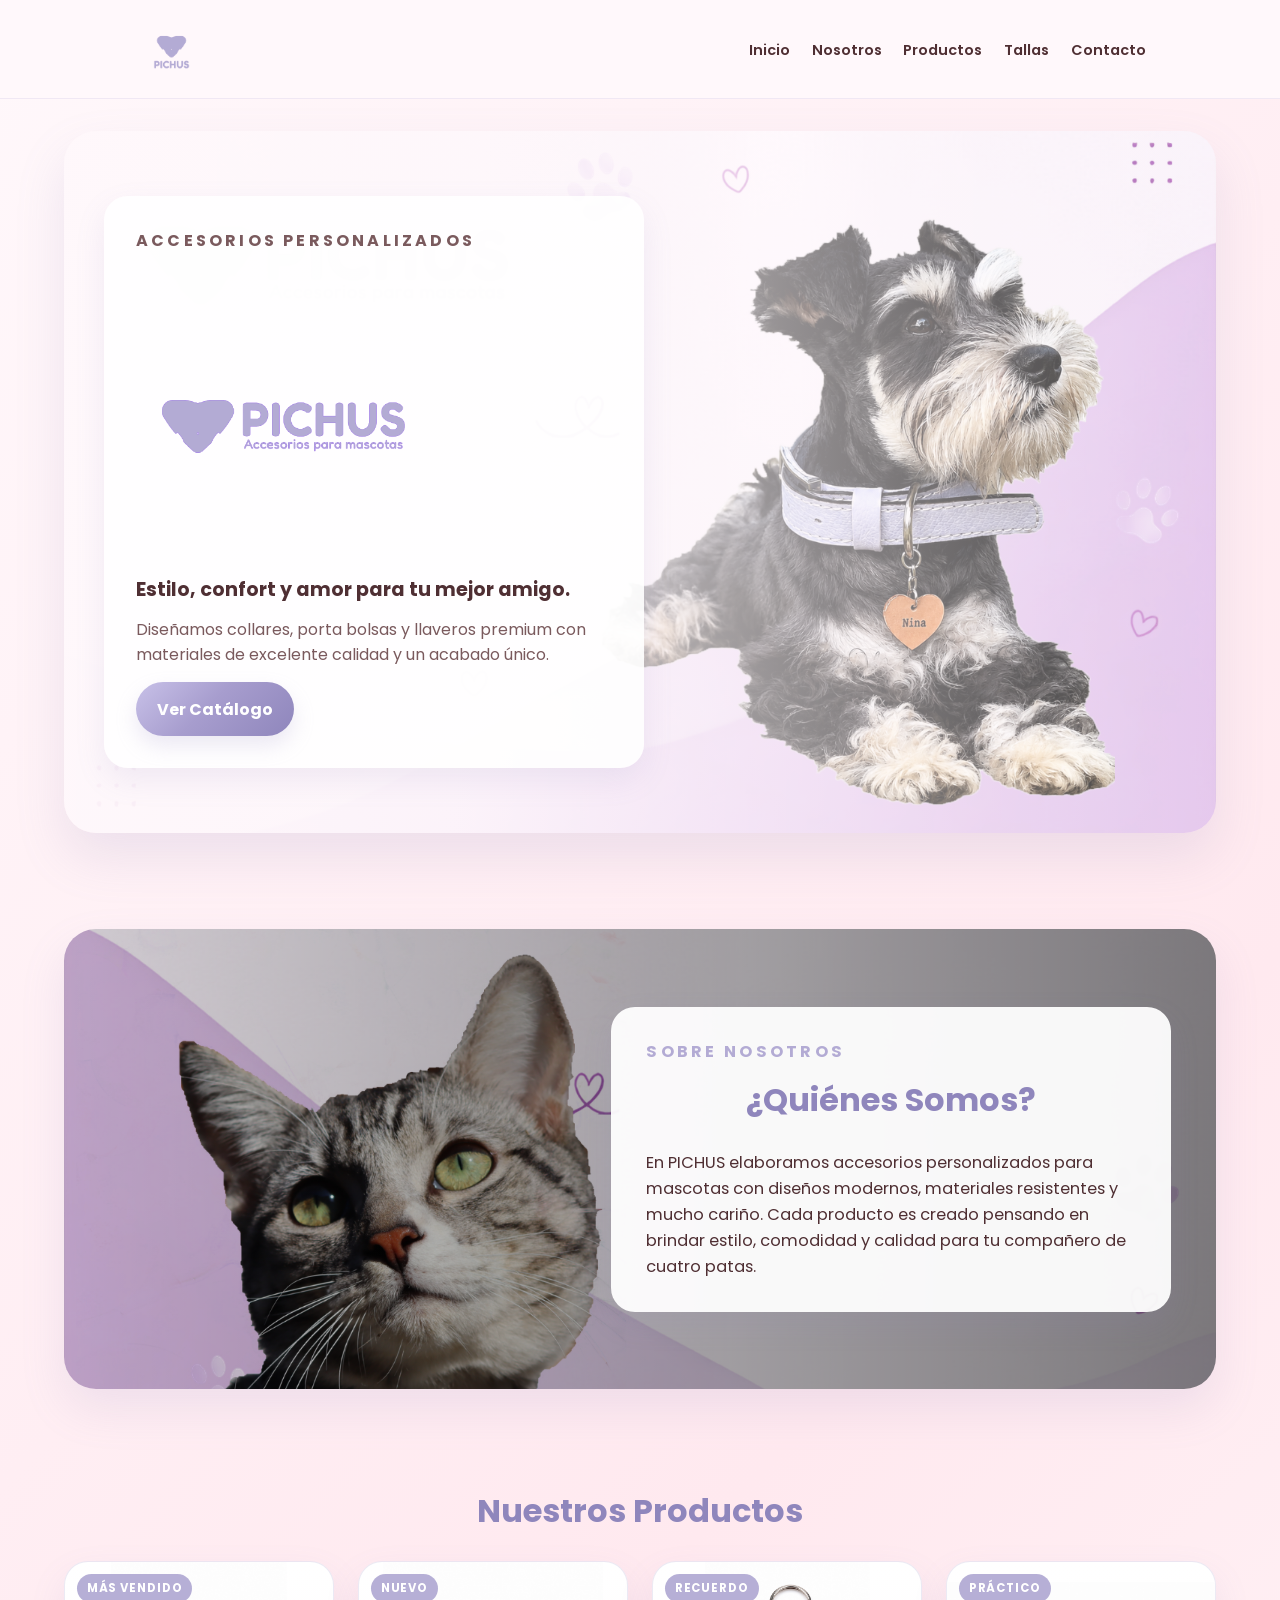
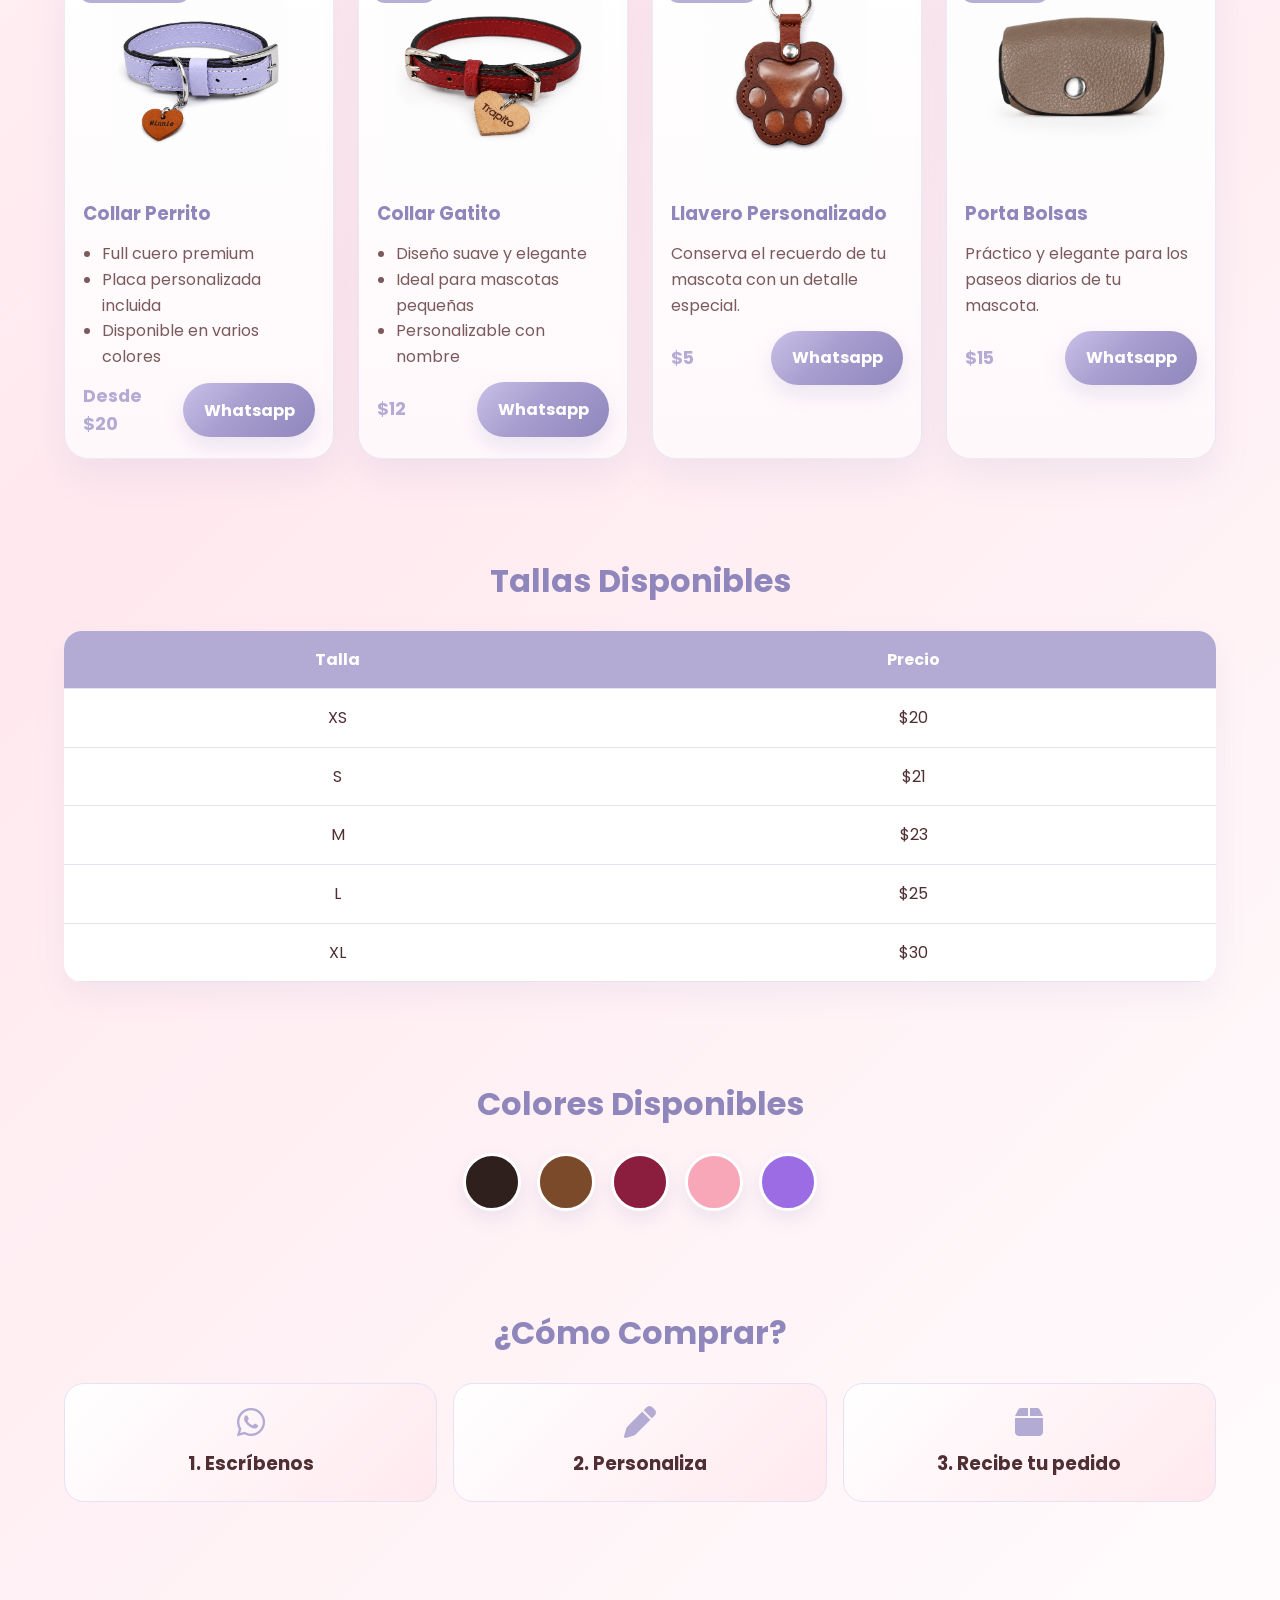
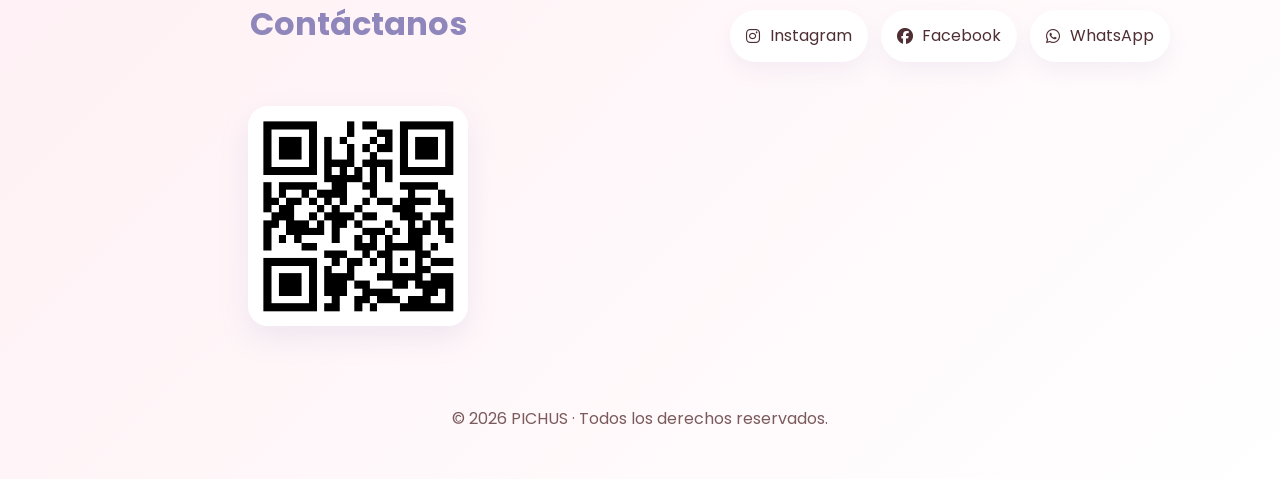
==== index.html @ 6190d364 "Add !important flags to enforce CSS styles Add !important flags to critical CSS properties to preven" ====
<!doctype html>
<html lang="es">
  <head>
    <meta charset="UTF-8" />
    <meta name="viewport" content="width=device-width, initial-scale=1.0" />
    <meta name="color-scheme" content="light" />
    <title>PICHUS | Accesorios para Mascotas</title>

    <link rel="preconnect" href="https://fonts.googleapis.com" />
    <link rel="preconnect" href="https://fonts.gstatic.com" crossorigin />
    <link
      href="https://fonts.googleapis.com/css2?family=Poppins:wght@300;400;500;600;700&display=swap"
      rel="stylesheet"
    />
    <link
      rel="stylesheet"
      href="https://cdnjs.cloudflare.com/ajax/libs/font-awesome/6.5.0/css/all.min.css"
    />
    <link rel="stylesheet" href="css/style.css" />
  </head>

  <body>
    <!--================ HEADER =================-->

    <header>
      <nav class="navbar">
        <div class="logo">
          <img src="img/Logo_2.png" alt="PICHUS" />
        </div>

        <ul class="menu">
          <li><a href="#inicio">Inicio</a></li>
          <li><a href="#nosotros">Nosotros</a></li>
          <li><a href="#productos">Productos</a></li>
          <li><a href="#tallas">Tallas</a></li>
          <li><a href="#contacto">Contacto</a></li>
        </ul>
      </nav>
    </header>

    <!--================ PORTADA =================-->

    <section class="hero" id="inicio">
      <div class="hero-overlay">
        <div class="hero-text">
          <p class="eyebrow">Accesorios personalizados</p>
          <img src="img/Logo_3.png" alt="PICHUS" />
          <h2>Estilo, confort y amor para tu mejor amigo.</h2>
          <p>
            Diseñamos collares, porta bolsas y llaveros premium con materiales
            de excelente calidad y un acabado único.
          </p>
          <a href="#productos" class="btn">Ver Catálogo</a>
        </div>
      </div>
    </section>

    <!--================ NOSOTROS =================-->

    <section class="about" id="nosotros">
      <div class="about-banner">
        <div class="about-content">
          <p class="eyebrow">Sobre nosotros</p>
          <h2>¿Quiénes Somos?</h2>
          <p>
            En PICHUS elaboramos accesorios personalizados para mascotas con diseños
            modernos, materiales resistentes y mucho cariño. Cada producto es creado
            pensando en brindar estilo, comodidad y calidad para tu compañero de
            cuatro patas.
          </p>
        </div>
      </div>
    </section>

    <!--================ PRODUCTOS =================-->

    <section class="productos" id="productos">
      <h2>Nuestros Productos</h2>

      <div class="cards">
        <div class="card">
          <div class="card-image">
            <img src="img/collar.png" alt="Collar de Perro" />
            <span class="card-badge">Más vendido</span>
          </div>

          <div class="card-content">
            <h3>Collar Perrito</h3>
            <ul>
              <li>Full cuero premium</li>
              <li>Placa personalizada incluida</li>
              <li>Disponible en varios colores</li>
            </ul>

            <div class="card-footer">
              <h4>Desde $20</h4>
              <a href="https://wa.link/1ua3j6" class="btn-card">Whatsapp</a>
            </div>
          </div>
        </div>

        <div class="card">
          <div class="card-image">
            <img src="img/collar de gato.png" alt="Collar de gatito" />
            <span class="card-badge">Nuevo</span>
          </div>

          <div class="card-content">
            <h3>Collar Gatito</h3>
            <ul>
              <li>Diseño suave y elegante</li>
              <li>Ideal para mascotas pequeñas</li>
              <li>Personalizable con nombre</li>
            </ul>

            <div class="card-footer">
              <h4>$12</h4>
              <a href="https://wa.link/4kk2pr" class="btn-card">Whatsapp</a>
            </div>
          </div>
        </div>

        <div class="card">
          <div class="card-image">
            <img src="img/llavero.png" alt="Llavero" />
            <span class="card-badge">Recuerdo</span>
          </div>

          <div class="card-content">
            <h3>Llavero Personalizado</h3>
            <p>Conserva el recuerdo de tu mascota con un detalle especial.</p>

            <div class="card-footer">
              <h4>$5</h4>
              <a href="https://wa.link/yace8h" class="btn-card">Whatsapp</a>
            </div>
          </div>
        </div>

        <div class="card">
          <div class="card-image">
            <img src="img/pooppy bags.png" alt="Porta Bolsas" />
            <span class="card-badge">Práctico</span>
          </div>

          <div class="card-content">
            <h3>Porta Bolsas</h3>
            <p>Práctico y elegante para los paseos diarios de tu mascota.</p>

            <div class="card-footer">
              <h4>$15</h4>
              <a href="https://wa.link/ili2xb" class="btn-card">Whatsapp</a>
            </div>
          </div>
        </div>
      </div>
    </section>

    <!--================ TABLA =================-->

    <section class="tabla" id="tallas">
      <h2>Tallas Disponibles</h2>

      <table>
        <thead>
          <tr>
            <th>Talla</th>

            <th>Precio</th>
          </tr>
        </thead>

        <tbody>
          <tr>
            <td>XS</td>

            <td>$20</td>
          </tr>

          <tr>
            <td>S</td>

            <td>$21</td>
          </tr>

          <tr>
            <td>M</td>

            <td>$23</td>
          </tr>

          <tr>
            <td>L</td>

            <td>$25</td>
          </tr>

          <tr>
            <td>XL</td>

            <td>$30</td>
          </tr>
        </tbody>
      </table>
    </section>

    <!--================ COLORES =================-->

    <section class="colores">
      <h2>Colores Disponibles</h2>

      <div class="lista-colores">
        <div class="color negro"></div>

        <div class="color cafe"></div>

        <div class="color vino"></div>

        <div class="color rosa"></div>

        <div class="color lila"></div>
      </div>
    </section>

    <!--================ COMO COMPRAR =================-->

    <section class="comprar">
      <h2>¿Cómo Comprar?</h2>

      <div class="pasos">
        <div class="paso">
          <i class="fa-brands fa-whatsapp"></i>

          <h3>1. Escríbenos</h3>
        </div>

        <div class="paso">
          <i class="fa-solid fa-pen"></i>

          <h3>2. Personaliza</h3>
        </div>

        <div class="paso">
          <i class="fa-solid fa-box"></i>

          <h3>3. Recibe tu pedido</h3>
        </div>
      </div>
    </section>

    <!--================ CONTACTO =================-->

    <section class="contacto" id="contacto">
      <h2>Contáctanos</h2>

      <div class="redes">
        <a href="https://www.instagram.com/pichus.sv_/">
          <i class="fa-brands fa-instagram"></i>
          Instagram
        </a>

        <a href="https://www.facebook.com/profile.php?id=61591234725969">
          <i class="fa-brands fa-facebook"></i>
          Facebook
        </a>

       <a href="https://wa.link/66fiyu">
          <i class="fa-brands fa-whatsapp"></i>
          WhatsApp
        </a>
      </div>

      <div class="qr">
        <img src="img/qr_whatsapp.png" alt="QR" />
      </div>
    </section>

    <!--================ FOOTER =================-->

    <footer>
      <p>© 2026 PICHUS · Todos los derechos reservados.</p>
    </footer>
  </body>
</html>
---- css/style.css ----
:root {
  color-scheme: light;
  --pink: #B3ABD4;
  --pink-dark: #8f86bc;
  --cream: #fff8fb;
  --text: #4f2f33;
  --muted: #7a5a5d;
  --border: #e6e2f4;
  --accent: #B3ABD4;
  --accent-dark: #8f86bc;
}

* {
  box-sizing: border-box;
  margin: 0;
  padding: 0;
  forced-color-adjust: none;
  -webkit-print-color-adjust: exact;
  print-color-adjust: exact;
}

html {
  scroll-behavior: smooth;
}

body {
  font-family: 'Poppins', sans-serif;
  background: linear-gradient(135deg, #fff8fb 0%, #ffe9ef 45%, #fff 100%) !important;
  color: var(--text) !important;
  line-height: 1.6;
  forced-color-adjust: none !important;
  -webkit-print-color-adjust: exact !important;
  print-color-adjust: exact !important;
  -webkit-appearance: none !important;
}

img {
  width: 100%;
  display: block;
}

a {
  text-decoration: none;
  color: inherit;
}

header {
  position: sticky;
  top: 0;
  z-index: 100;
  background: rgba(255, 248, 251, 0.95) !important;
  backdrop-filter: blur(10px);
  border-bottom: 1px solid rgba(179, 171, 212, 0.2) !important;
  forced-color-adjust: none !important;
  -webkit-print-color-adjust: exact !important;
  print-color-adjust: exact !important;
}

.navbar {
  max-width: 1040px;
  margin: 0 auto;
  padding: 0.2rem 0.35rem;
  display: flex;
  justify-content: space-between;
  align-items: center;
  gap: 0.4rem;
}

.logo img {
  height: 92px;
  width: auto;
}

.menu {
  display: flex;
  gap: 0.25rem;
  flex-wrap: wrap;
  list-style: none;
  margin-left: auto;
}

.menu a {
  font-weight: 600;
  padding: 0.3rem 0.55rem;
  border-radius: 999px;
  transition: all 0.3s ease;
  font-size: 0.9rem;
}

.menu a:hover {
  background: var(--pink);
  color: white;
}

.hero,
.about,
.productos,
.tabla,
.colores,
.comprar,
.contacto {
  max-width: 1200px;
  margin: 0 auto;
  padding: 3rem 1.5rem;
}

.hero {
  padding-top: 2rem;
}

.hero-overlay {
  min-height: 78vh;
  border-radius: 32px;
  padding: 2.5rem;
  display: flex;
  align-items: center;
  background:
    linear-gradient(90deg, rgba(255, 248, 251, 0.96) 0%, rgba(255, 248, 251, 0.88) 34%, rgba(255, 248, 251, 0.2) 100%),
    url('../img/fondo pichus.png') center/cover no-repeat !important;
  box-shadow: 0 24px 50px rgba(143, 134, 188, 0.16) !important;
  forced-color-adjust: none !important;
  -webkit-print-color-adjust: exact !important;
  print-color-adjust: exact !important;
}

.hero-text {
  max-width: 540px;
  background: rgba(255, 255, 255, 0.9);
  padding: 2rem;
  border-radius: 24px;
  box-shadow: 0 12px 30px rgba(143, 134, 188, 0.12);
  forced-color-adjust: none;
  -webkit-print-color-adjust: exact;
  print-color-adjust: exact;
}

.eyebrow {
  display: inline-block;
  font-size: 0.8rem;
  font-weight: 700;
  text-transform: uppercase;
  letter-spacing: 0.2em;
  color: var(--pink);
  margin-bottom: 0.6rem;
  forced-color-adjust: none;
  -webkit-print-color-adjust: exact;
  print-color-adjust: exact;
}

.hero-text h1 {
  font-size: clamp(2.8rem, 5vw, 4.4rem);
  color: var(--pink-dark);
  letter-spacing: 0.2em;
  margin-bottom: 0.3rem;
}

.hero-text h2 {
  font-size: 1.2rem;
  margin-bottom: 0.7rem;
  color: var(--text);
}

.hero-text p {
  font-size: 1rem;
  color: var(--muted);
  margin-bottom: 0.9rem;
}

.hero-text img {
  width: auto;
  max-width: 100%;
  max-height: 300px;
  height: auto;
  margin-bottom: 0.4rem;
  object-fit: contain;
}

.btn,
.btn-card {
  display: inline-block;
  background: linear-gradient(135deg, #c8c1e8 0%, #a79dce 45%, #8f86bc 100%);
  color: white;
  padding: 0.9rem 1.3rem;
  border-radius: 999px;
  font-weight: 700;
  box-shadow: 0 10px 20px rgba(179, 171, 212, 0.25);
  transition: transform 0.3s ease, box-shadow 0.3s ease;
  forced-color-adjust: none;
  -webkit-print-color-adjust: exact;
  print-color-adjust: exact;
}

.btn:hover,
.btn-card:hover {
  transform: translateY(-3px);
  box-shadow: 0 14px 24px rgba(179, 171, 212, 0.32);
}

.about-banner {
  min-height: 460px;
  padding: 2.8rem;
  border-radius: 32px;
  display: flex;
  align-items: center;
  justify-content: flex-end;
  background:
    linear-gradient(90deg, rgba(0, 0, 0, 0.16) 0%, rgba(0, 0, 0, 0.5) 100%),
    url('../img/fondo mino.png') center/cover no-repeat;
  background-size: cover;
  box-shadow: 0 20px 45px rgba(143, 134, 188, 0.14);
}

.about-content {
  max-width: 560px;
  background: rgba(255, 255, 255, 0.94);
  padding: 2rem 2.2rem;
  border-radius: 24px;
  box-shadow: 0 12px 30px rgba(143, 134, 188, 0.12);
  forced-color-adjust: none;
  -webkit-print-color-adjust: exact;
  print-color-adjust: exact;
}

.about .eyebrow {
  color: var(--accent);
}

.about h2 {
  font-size: 2.3rem;
  color: var(--accent-dark);
  margin-bottom: 1rem;
  text-align: left;
}

.about-content p {
  color: var(--text);
  font-size: 1.02rem;
}

.about h2,
.productos h2,
.tabla h2,
.colores h2,
.comprar h2,
.contacto h2 {
  font-size: 2rem;
  margin-bottom: 1.5rem;
  color: var(--pink-dark);
  text-align: center;
}

.cards {
  display: grid;
  grid-template-columns: repeat(auto-fit, minmax(240px, 1fr));
  gap: 1.5rem;
}

.card {
  background: linear-gradient(180deg, #fff 0%, #fff8fb 100%);
  border-radius: 24px;
  overflow: hidden;
  border: 1px solid rgba(179, 171, 212, 0.25);
  box-shadow: 0 16px 36px rgba(143, 134, 188, 0.12);
  transition: transform 0.3s ease, box-shadow 0.3s ease;
  forced-color-adjust: none;
  -webkit-print-color-adjust: exact;
  print-color-adjust: exact;
}

.card:hover {
  transform: translateY(-8px) scale(1.01);
  box-shadow: 0 22px 44px rgba(143, 134, 188, 0.2);
}

.card:hover .card-image img {
  transform: scale(1.07);
}

.card-image {
  overflow: hidden;
}

.card-image {
  position: relative;
}

.card img {
  height: 220px;
  width: 100%;
  object-fit: contain;
  padding: 0;
  background: transparent;
}

.card-badge {
  position: absolute;
  top: 12px;
  left: 12px;
  padding: 0.35rem 0.6rem;
  border-radius: 999px;
  background: rgba(179, 171, 212, 0.95) !important;
  color: white !important;
  font-size: 0.72rem;
  font-weight: 700;
  text-transform: uppercase;
  letter-spacing: 0.08em;
  forced-color-adjust: none;
  -webkit-print-color-adjust: exact;
  print-color-adjust: exact;
}

.card-content {
  padding: 1.1rem 1.1rem 1.25rem;
  display: flex;
  flex-direction: column;
  gap: 0.8rem;
  flex: 1;
}

.card h3 {
  color: var(--pink-dark);
  font-size: 1.15rem;
}

.card ul {
  padding-left: 1.2rem;
  color: var(--muted);
}

.card p {
  color: var(--muted);
}

.card-footer {
  display: flex;
  justify-content: space-between;
  align-items: center;
  gap: 0.8rem;
  margin-top: auto;
}

.card h4 {
  color: var(--pink);
  font-size: 1.1rem;
}

table {
  width: 100%;
  border-collapse: collapse;
  background: white;
  border-radius: 18px;
  overflow: hidden;
  box-shadow: 0 12px 30px rgba(143, 134, 188, 0.1);
  forced-color-adjust: none;
  -webkit-print-color-adjust: exact;
  print-color-adjust: exact;
}

th,
td {
  padding: 1rem;
  text-align: center;
  border-bottom: 1px solid var(--border);
  forced-color-adjust: none;
  -webkit-print-color-adjust: exact;
  print-color-adjust: exact;
}

th {
  background: var(--pink);
  color: white;
}

.lista-colores {
  display: flex;
  justify-content: center;
  gap: 1rem;
  flex-wrap: wrap;
}

.color {
  width: 58px;
  height: 58px;
  border-radius: 50%;
  border: 3px solid white;
  box-shadow: 0 8px 18px rgba(143, 134, 188, 0.15);
}

.color.negro {
  background: #2f1f1d;
}

.color.cafe {
  background: #7b4a2a;
}

.color.vino {
  background: #8b1e3f;
}

.color.rosa {
  background: #f7a7b8;
}

.color.lila {
  background: #9b6ce3;
}

.pasos {
  display: grid;
  grid-template-columns: repeat(3, minmax(200px, 1fr));
  gap: 1rem;
}

.paso {
  background: linear-gradient(135deg, #fff, #ffe9ef);
  border: 1px solid var(--border);
  border-radius: 20px;
  padding: 1.4rem;
  text-align: center;
}

.paso i {
  font-size: 2rem;
  color: var(--pink);
  margin-bottom: 0.7rem;
}

.contacto {
  display: grid;
  grid-template-columns: 1.05fr 0.95fr;
  gap: 2rem;
  align-items: center;
}

.redes {
  display: flex;
  flex-wrap: wrap;
  justify-content: center;
  gap: 0.8rem;
}

.redes a {
  display: inline-flex;
  align-items: center;
  gap: 0.6rem;
  background: white;
  padding: 0.85rem 1rem;
  border-radius: 999px;
  box-shadow: 0 10px 20px rgba(143, 134, 188, 0.09);
  white-space: nowrap;
}

.qr img {
  max-width: 220px;
  margin: 0 auto;
  border-radius: 20px;
  box-shadow: 0 12px 30px rgba(143, 134, 188, 0.14);
}

footer {
  text-align: center;
  padding: 2rem 1.5rem 3rem;
  color: var(--muted);
}

@media (max-width: 900px) {
  .contacto {
    grid-template-columns: 1fr;
  }

  .pasos {
    grid-template-columns: 1fr;
  }
}

@media (max-width: 700px) {
  .navbar {
    flex-direction: column;
    gap: 1rem;
  }

  .menu {
    justify-content: center;
  }

  .hero-overlay {
    min-height: 70vh;
    padding: 1rem;
    align-items: flex-end;
    background:
      linear-gradient(180deg, rgba(255, 248, 251, 0.82) 0%, rgba(255, 248, 251, 0.95) 100%),
      url('../img/fondo pichus.png') center/cover no-repeat;
  }

  .hero-text {
    width: 100%;
    padding: 1.1rem;
    text-align: center;
  }

  .hero-text img {
    max-height: 220px;
    margin: 0 auto 0.5rem;
  }

  .about-content {
    padding: 1.2rem;
    width: 100%;
  }

  .about-banner {
    justify-content: center;
    padding: 1rem;
    min-height: 360px;
    background:
      linear-gradient(180deg, rgba(0, 0, 0, 0.2) 0%, rgba(0, 0, 0, 0.58) 100%),
      url('../img/fondo mino.png') center/cover no-repeat;
  }

  .card-footer {
    flex-direction: column;
    align-items: flex-start;
    gap: 0.6rem;
  }
}

/* Fuerza colores en modo claro incluso si el navegador o dispositivo intenta forzar oscuro */
@media (prefers-color-scheme: dark) {
  :root {
    color-scheme: light;
  }
  
  body {
    background: linear-gradient(135deg, #fff8fb 0%, #ffe9ef 45%, #fff 100%);
    color: var(--text);
  }
  
  header {
    background: rgba(255, 248, 251, 0.95);
    border-bottom-color: rgba(179, 171, 212, 0.2);
  }
  
  .hero-overlay {
    background:
      linear-gradient(90deg, rgba(255, 248, 251, 0.96) 0%, rgba(255, 248, 251, 0.88) 34%, rgba(255, 248, 251, 0.2) 100%),
      url('../img/fondo pichus.png') center/cover no-repeat;
  }
  
  .hero-text {
    background: rgba(255, 255, 255, 0.9);
    color: var(--text);
  }
  
  .card {
    background: linear-gradient(180deg, #fff 0%, #fff8fb 100%);
    border-color: rgba(179, 171, 212, 0.25);
    color: var(--text);
  }
}
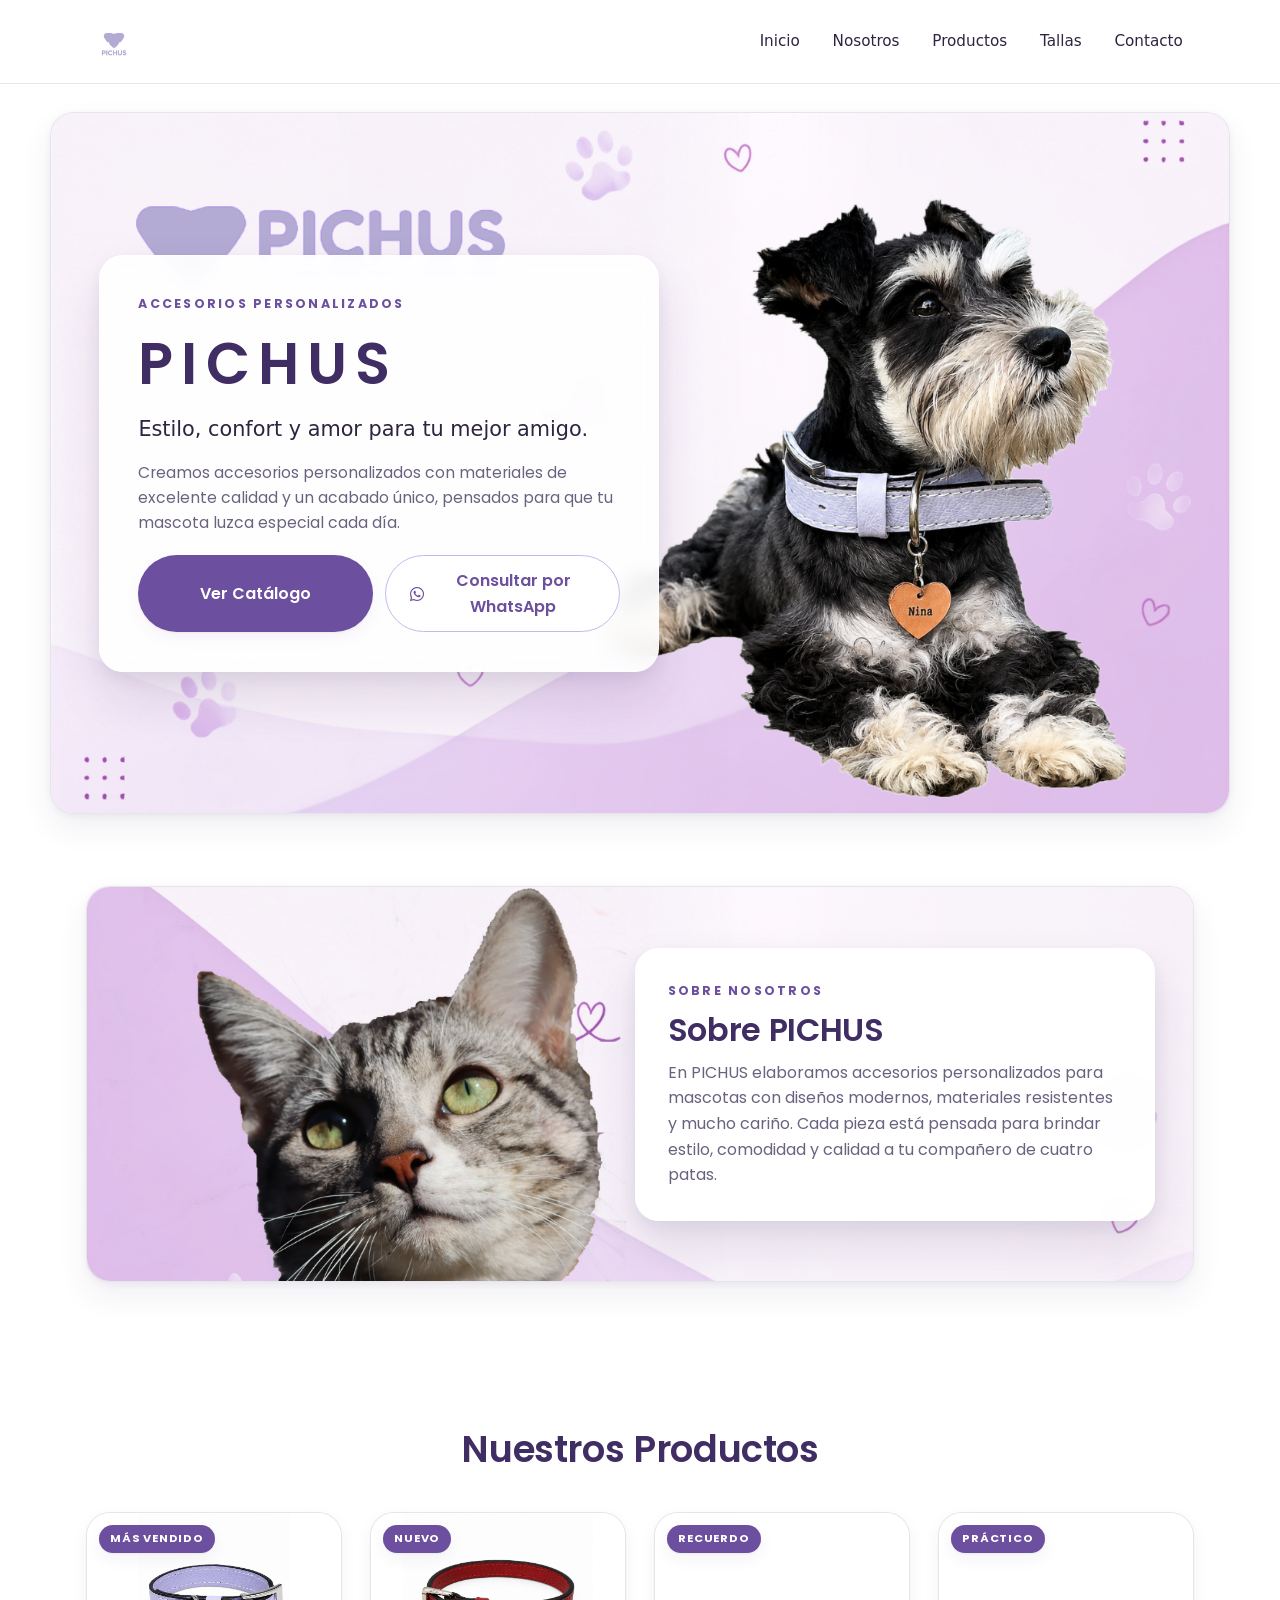
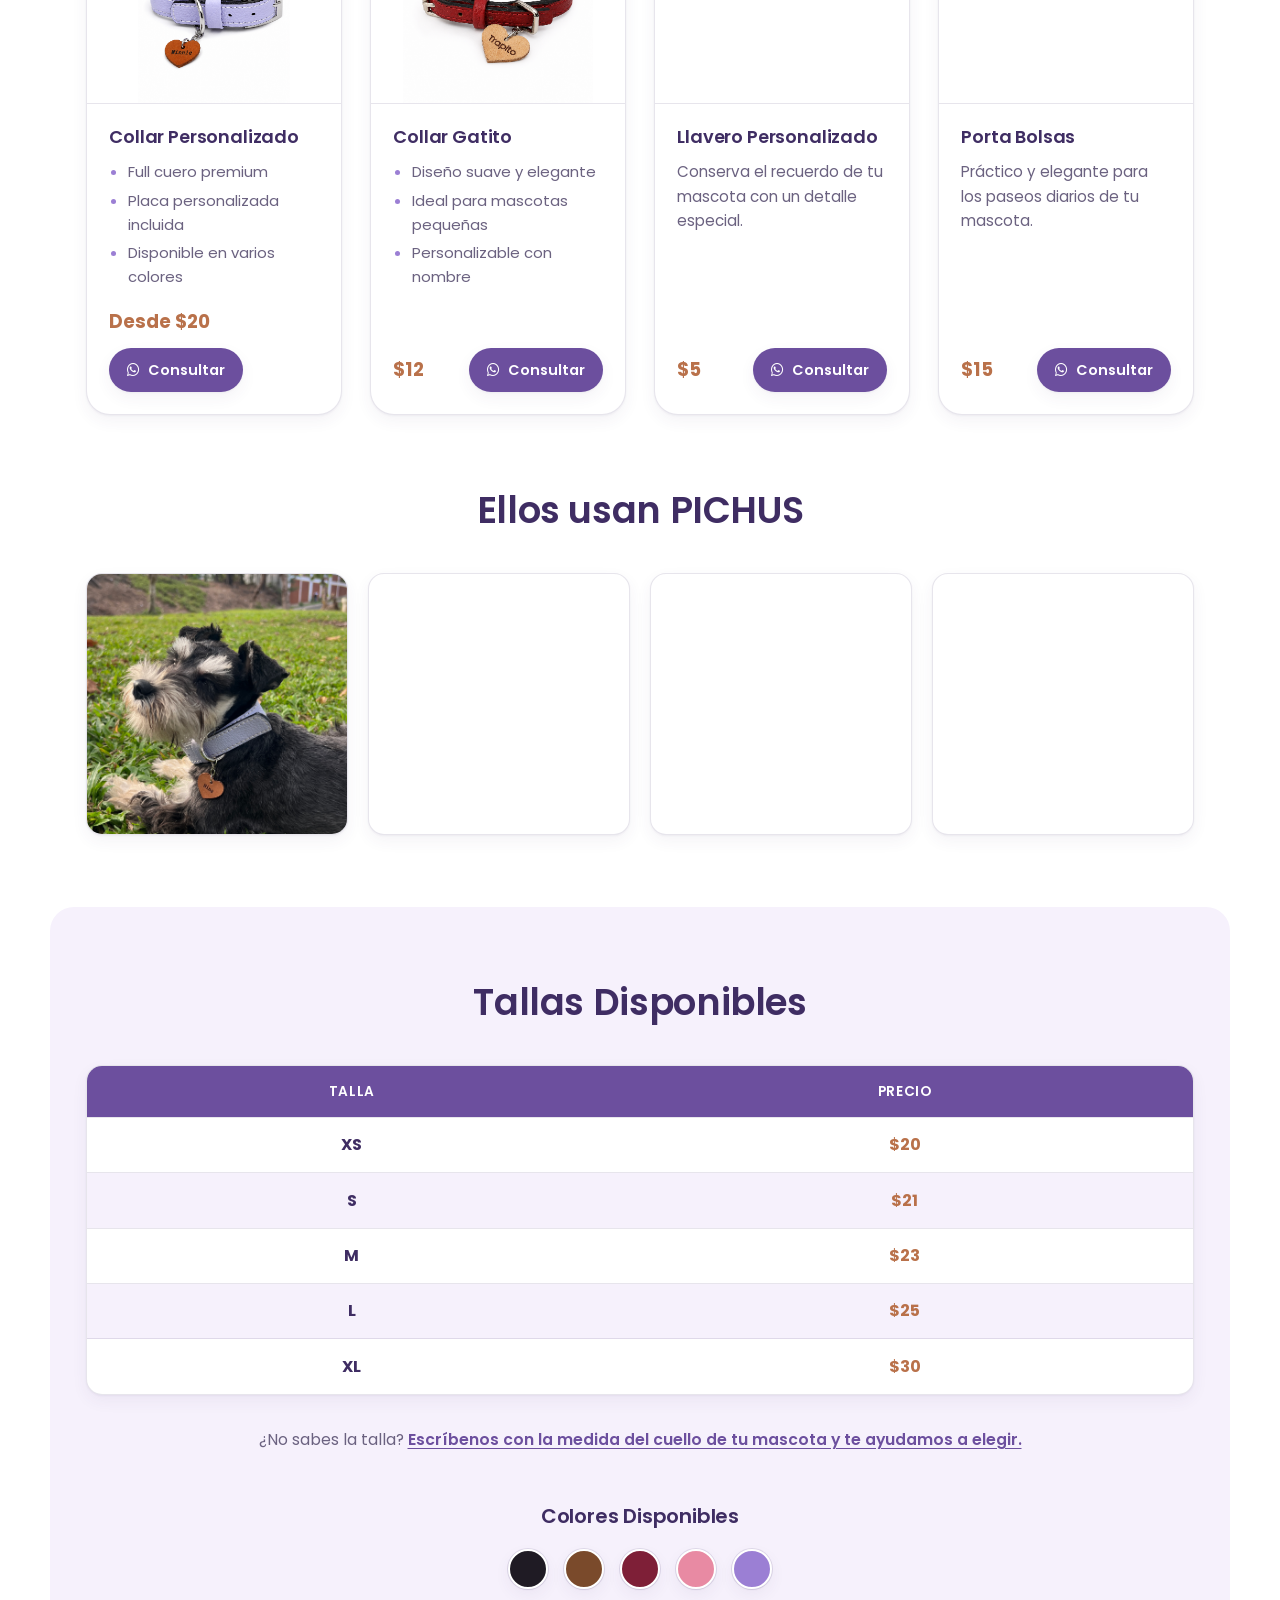
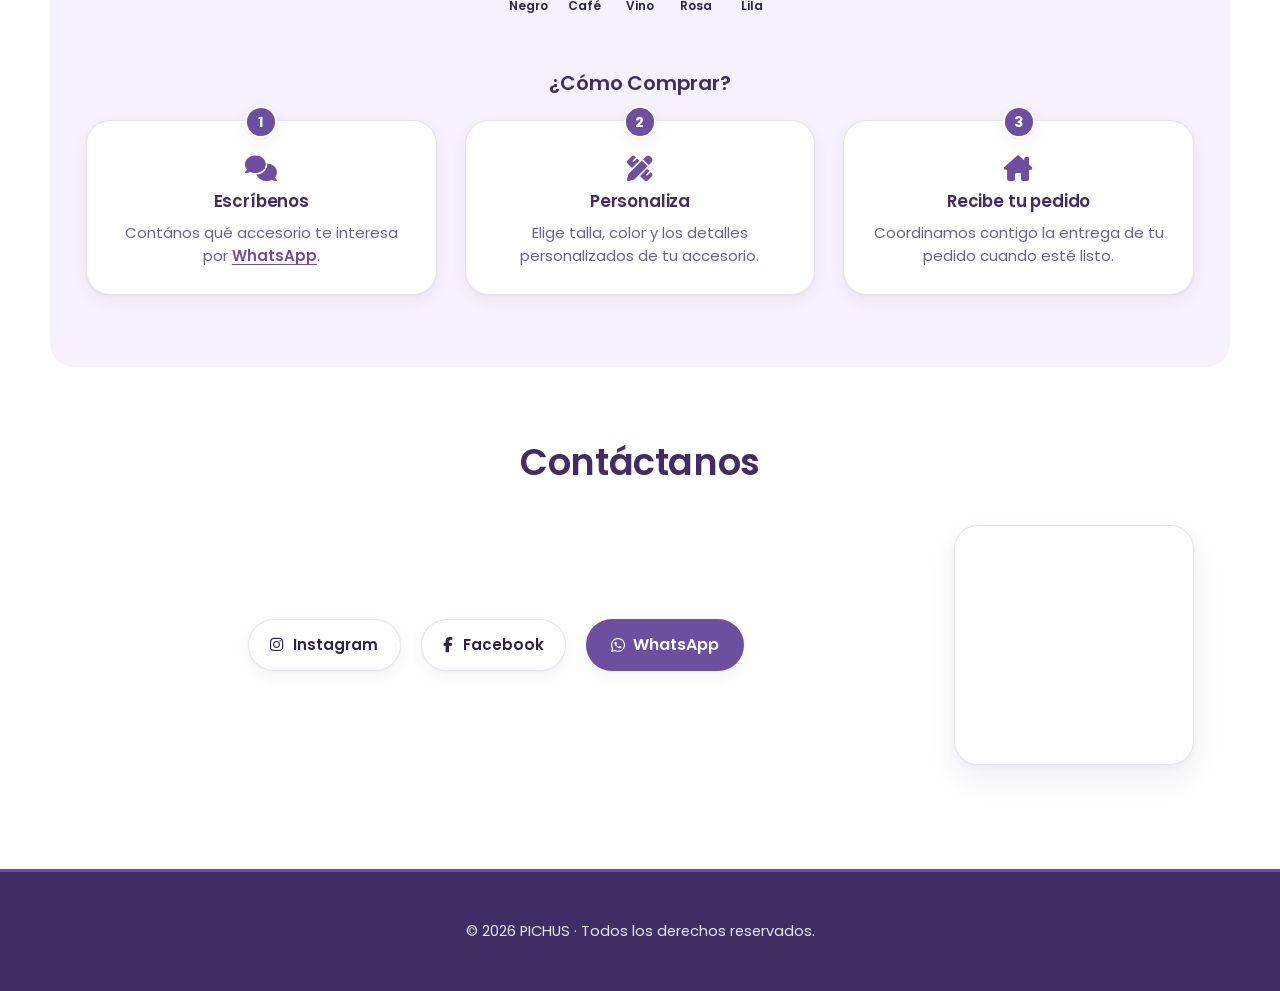
==== commit 97d4d9c1: "feat: redesign PICHUS catalog with responsive lila theme, lightbox gallery and a11y" ====
--- a/index.html
+++ b/index.html
@@ -1,284 +1,495 @@
-<!doctype html>
-<html lang="es">
-  <head>
-    <meta charset="UTF-8" />
-    <meta name="viewport" content="width=device-width, initial-scale=1.0" />
-    <meta name="color-scheme" content="light" />
-    <title>PICHUS | Accesorios para Mascotas</title>
-
-    <link rel="preconnect" href="https://fonts.googleapis.com" />
-    <link rel="preconnect" href="https://fonts.gstatic.com" crossorigin />
-    <link
-      href="https://fonts.googleapis.com/css2?family=Poppins:wght@300;400;500;600;700&display=swap"
-      rel="stylesheet"
-    />
-    <link
-      rel="stylesheet"
-      href="https://cdnjs.cloudflare.com/ajax/libs/font-awesome/6.5.0/css/all.min.css"
-    />
-    <link rel="stylesheet" href="css/style.css" />
-  </head>
-
-  <body>
-    <!--================ HEADER =================-->
-
-    <header>
-      <nav class="navbar">
-        <div class="logo">
-          <img src="img/Logo_2.png" alt="PICHUS" />
-        </div>
-
-        <ul class="menu">
-          <li><a href="#inicio">Inicio</a></li>
-          <li><a href="#nosotros">Nosotros</a></li>
-          <li><a href="#productos">Productos</a></li>
-          <li><a href="#tallas">Tallas</a></li>
-          <li><a href="#contacto">Contacto</a></li>
-        </ul>
-      </nav>
-    </header>
-
-    <!--================ PORTADA =================-->
-
-    <section class="hero" id="inicio">
-      <div class="hero-overlay">
-        <div class="hero-text">
-          <p class="eyebrow">Accesorios personalizados</p>
-          <img src="img/Logo_3.png" alt="PICHUS" />
-          <h2>Estilo, confort y amor para tu mejor amigo.</h2>
-          <p>
-            Diseñamos collares, porta bolsas y llaveros premium con materiales
-            de excelente calidad y un acabado único.
-          </p>
-          <a href="#productos" class="btn">Ver Catálogo</a>
-        </div>
-      </div>
-    </section>
-
-    <!--================ NOSOTROS =================-->
-
-    <section class="about" id="nosotros">
-      <div class="about-banner">
-        <div class="about-content">
-          <p class="eyebrow">Sobre nosotros</p>
-          <h2>¿Quiénes Somos?</h2>
-          <p>
-            En PICHUS elaboramos accesorios personalizados para mascotas con diseños
-            modernos, materiales resistentes y mucho cariño. Cada producto es creado
-            pensando en brindar estilo, comodidad y calidad para tu compañero de
-            cuatro patas.
-          </p>
-        </div>
-      </div>
-    </section>
-
-    <!--================ PRODUCTOS =================-->
-
-    <section class="productos" id="productos">
-      <h2>Nuestros Productos</h2>
-
-      <div class="cards">
-        <div class="card">
-          <div class="card-image">
-            <img src="img/collar.png" alt="Collar de Perro" />
-            <span class="card-badge">Más vendido</span>
-          </div>
-
-          <div class="card-content">
-            <h3>Collar Perrito</h3>
-            <ul>
-              <li>Full cuero premium</li>
-              <li>Placa personalizada incluida</li>
-              <li>Disponible en varios colores</li>
-            </ul>
-
-            <div class="card-footer">
-              <h4>Desde $20</h4>
-              <a href="https://wa.link/1ua3j6" class="btn-card">Whatsapp</a>
-            </div>
-          </div>
-        </div>
-
-        <div class="card">
-          <div class="card-image">
-            <img src="img/collar de gato.png" alt="Collar de gatito" />
-            <span class="card-badge">Nuevo</span>
-          </div>
-
-          <div class="card-content">
-            <h3>Collar Gatito</h3>
-            <ul>
-              <li>Diseño suave y elegante</li>
-              <li>Ideal para mascotas pequeñas</li>
-              <li>Personalizable con nombre</li>
-            </ul>
-
-            <div class="card-footer">
-              <h4>$12</h4>
-              <a href="https://wa.link/4kk2pr" class="btn-card">Whatsapp</a>
-            </div>
-          </div>
-        </div>
-
-        <div class="card">
-          <div class="card-image">
-            <img src="img/llavero.png" alt="Llavero" />
-            <span class="card-badge">Recuerdo</span>
-          </div>
-
-          <div class="card-content">
-            <h3>Llavero Personalizado</h3>
-            <p>Conserva el recuerdo de tu mascota con un detalle especial.</p>
-
-            <div class="card-footer">
-              <h4>$5</h4>
-              <a href="https://wa.link/yace8h" class="btn-card">Whatsapp</a>
-            </div>
-          </div>
-        </div>
-
-        <div class="card">
-          <div class="card-image">
-            <img src="img/pooppy bags.png" alt="Porta Bolsas" />
-            <span class="card-badge">Práctico</span>
-          </div>
-
-          <div class="card-content">
-            <h3>Porta Bolsas</h3>
-            <p>Práctico y elegante para los paseos diarios de tu mascota.</p>
-
-            <div class="card-footer">
-              <h4>$15</h4>
-              <a href="https://wa.link/ili2xb" class="btn-card">Whatsapp</a>
-            </div>
-          </div>
-        </div>
-      </div>
-    </section>
-
-    <!--================ TABLA =================-->
-
-    <section class="tabla" id="tallas">
-      <h2>Tallas Disponibles</h2>
-
-      <table>
-        <thead>
-          <tr>
-            <th>Talla</th>
-
-            <th>Precio</th>
-          </tr>
-        </thead>
-
-        <tbody>
-          <tr>
-            <td>XS</td>
-
-            <td>$20</td>
-          </tr>
-
-          <tr>
-            <td>S</td>
-
-            <td>$21</td>
-          </tr>
-
-          <tr>
-            <td>M</td>
-
-            <td>$23</td>
-          </tr>
-
-          <tr>
-            <td>L</td>
-
-            <td>$25</td>
-          </tr>
-
-          <tr>
-            <td>XL</td>
-
-            <td>$30</td>
-          </tr>
-        </tbody>
-      </table>
-    </section>
-
-    <!--================ COLORES =================-->
-
-    <section class="colores">
-      <h2>Colores Disponibles</h2>
-
-      <div class="lista-colores">
-        <div class="color negro"></div>
-
-        <div class="color cafe"></div>
-
-        <div class="color vino"></div>
-
-        <div class="color rosa"></div>
-
-        <div class="color lila"></div>
-      </div>
-    </section>
-
-    <!--================ COMO COMPRAR =================-->
-
-    <section class="comprar">
-      <h2>¿Cómo Comprar?</h2>
-
-      <div class="pasos">
-        <div class="paso">
-          <i class="fa-brands fa-whatsapp"></i>
-
-          <h3>1. Escríbenos</h3>
-        </div>
-
-        <div class="paso">
-          <i class="fa-solid fa-pen"></i>
-
-          <h3>2. Personaliza</h3>
-        </div>
-
-        <div class="paso">
-          <i class="fa-solid fa-box"></i>
-
-          <h3>3. Recibe tu pedido</h3>
-        </div>
-      </div>
-    </section>
-
-    <!--================ CONTACTO =================-->
-
-    <section class="contacto" id="contacto">
-      <h2>Contáctanos</h2>
-
-      <div class="redes">
-        <a href="https://www.instagram.com/pichus.sv_/">
-          <i class="fa-brands fa-instagram"></i>
-          Instagram
-        </a>
-
-        <a href="https://www.facebook.com/profile.php?id=61591234725969">
-          <i class="fa-brands fa-facebook"></i>
-          Facebook
-        </a>
-
-       <a href="https://wa.link/66fiyu">
-          <i class="fa-brands fa-whatsapp"></i>
-          WhatsApp
-        </a>
-      </div>
-
-      <div class="qr">
-        <img src="img/qr_whatsapp.png" alt="QR" />
-      </div>
-    </section>
-
-    <!--================ FOOTER =================-->
-
-    <footer>
-      <p>© 2026 PICHUS · Todos los derechos reservados.</p>
-    </footer>
-  </body>
-</html>
+<!doctype html>
+<html lang="es">
+  <head>
+    <meta charset="UTF-8" />
+    <meta name="viewport" content="width=device-width, initial-scale=1.0" />
+    <title>PICHUS | Accesorios Personalizados para Mascotas</title>
+    <meta
+      name="description"
+      content="PICHUS crea accesorios personalizados para mascotas: collares de cuero premium, collares para gatos, llaveros y porta bolsas con acabado único y excelente calidad."
+    />
+
+    <!-- Open Graph -->
+    <meta property="og:type" content="website" />
+    <meta property="og:site_name" content="PICHUS" />
+    <meta property="og:title" content="PICHUS | Accesorios Personalizados para Mascotas" />
+    <meta
+      property="og:description"
+      content="Accesorios personalizados para mascotas con diseños modernos, materiales resistentes y acabado único."
+    />
+    <meta property="og:image" content="img/fondo-pichus.png" />
+    <meta property="og:locale" content="es_ES" />
+
+    <!-- Twitter Card -->
+    <meta name="twitter:card" content="summary_large_image" />
+    <meta name="twitter:title" content="PICHUS | Accesorios Personalizados para Mascotas" />
+    <meta
+      name="twitter:description"
+      content="Accesorios personalizados para mascotas con diseños modernos, materiales resistentes y acabado único."
+    />
+    <meta name="twitter:image" content="img/fondo-pichus.png" />
+
+    <meta name="theme-color" content="#6c4f9e" />
+
+    <link rel="preconnect" href="https://fonts.googleapis.com" />
+    <link rel="preconnect" href="https://fonts.gstatic.com" crossorigin />
+    <link
+      href="https://fonts.googleapis.com/css2?family=Poppins:wght@300;400;500;600;700&display=swap"
+      rel="stylesheet"
+    />
+    <link
+      rel="stylesheet"
+      href="https://cdnjs.cloudflare.com/ajax/libs/font-awesome/6.5.0/css/all.min.css"
+    />
+    <link rel="stylesheet" href="css/style.css" />
+  </head>
+
+  <body>
+    <a class="skip-link" href="#main">Saltar al contenido principal</a>
+
+    <!--================ HEADER =================-->
+
+    <header class="site-header">
+      <nav class="navbar" aria-label="Navegación principal">
+        <div class="logo">
+          <a href="#inicio" aria-label="PICHUS — Ir al inicio">
+            <img
+              src="img/Logo_2.png"
+              alt="Logotipo de PICHUS"
+              width="499"
+              height="500"
+            />
+          </a>
+        </div>
+
+        <button
+          id="nav-toggle"
+          class="nav-toggle"
+          type="button"
+          aria-expanded="false"
+          aria-controls="nav-menu"
+          aria-label="Abrir menú"
+        >
+          <i class="fa-solid fa-bars" aria-hidden="true"></i>
+        </button>
+
+        <ul id="nav-menu" class="menu">
+          <li><a href="#inicio">Inicio</a></li>
+          <li><a href="#nosotros">Nosotros</a></li>
+          <li><a href="#productos">Productos</a></li>
+          <li><a href="#tallas">Tallas</a></li>
+          <li><a href="#contacto">Contacto</a></li>
+        </ul>
+      </nav>
+    </header>
+
+    <main id="main">
+      <!--================ HERO =================-->
+
+      <section id="inicio" class="hero" aria-labelledby="hero-title">
+        <img
+          class="hero-bg"
+          src="img/fondo-pichus.png"
+          alt="Fondo de PICHUS con el logotipo a la izquierda y un perro a la derecha"
+          width="1536"
+          height="1024"
+          decoding="async"
+        />
+        <div class="hero-panel">
+          <p class="eyebrow">Accesorios personalizados</p>
+          <h1 id="hero-title">PICHUS</h1>
+          <p class="tagline">Estilo, confort y amor para tu mejor amigo.</p>
+          <p class="hero-desc">
+            Creamos accesorios personalizados con materiales de excelente calidad
+            y un acabado único, pensados para que tu mascota luzca especial cada día.
+          </p>
+          <div class="hero-ctas">
+            <a class="btn" href="#productos">Ver Catálogo</a>
+            <a
+              class="btn btn-outline"
+              href="#contacto"
+              data-wa="¡Hola PICHUS! Quisiera información sobre sus accesorios."
+            >
+              <i class="fa-brands fa-whatsapp" aria-hidden="true"></i>
+              Consultar por WhatsApp
+            </a>
+          </div>
+        </div>
+      </section>
+
+      <!--================ NOSOTROS =================-->
+
+      <section id="nosotros" class="about reveal" aria-labelledby="about-title">
+        <div class="about-banner">
+          <img
+            class="about-bg"
+            src="img/fondo-mino.png"
+            alt="Fondo de PICHUS con una mascota junto a accesorios"
+            width="1536"
+            height="1024"
+            loading="lazy"
+            decoding="async"
+          />
+          <div class="about-content">
+            <p class="eyebrow">Sobre nosotros</p>
+            <h2 id="about-title">Sobre PICHUS</h2>
+            <p>
+              En PICHUS elaboramos accesorios personalizados para mascotas con
+              diseños modernos, materiales resistentes y mucho cariño. Cada pieza
+              está pensada para brindar estilo, comodidad y calidad a tu compañero
+              de cuatro patas.
+            </p>
+          </div>
+        </div>
+      </section>
+
+      <!--================ PRODUCTOS =================-->
+
+      <section id="productos" class="products reveal" aria-labelledby="products-title">
+        <h2 id="products-title">Nuestros Productos</h2>
+
+        <div class="cards">
+          <!-- 1. Collar Personalizado -->
+          <article class="card">
+            <div class="card-image">
+              <span class="card-badge">Más vendido</span>
+              <img
+                src="img/collar.png"
+                alt="Collar personalizado de cuero premium con placa grabada"
+                width="1122"
+                height="1402"
+                loading="lazy"
+                decoding="async"
+              />
+            </div>
+            <div class="card-content">
+              <h3>Collar Personalizado</h3>
+              <ul>
+                <li>Full cuero premium</li>
+                <li>Placa personalizada incluida</li>
+                <li>Disponible en varios colores</li>
+              </ul>
+              <div class="card-footer">
+                <p class="price">Desde $20</p>
+                <a
+                  class="btn-card"
+                  href="#contacto"
+                  data-wa="¡Hola PICHUS! Me interesa el Collar Personalizado."
+                >
+                  <i class="fa-brands fa-whatsapp" aria-hidden="true"></i>
+                  Consultar
+                </a>
+              </div>
+            </div>
+          </article>
+
+          <!-- 2. Collar Gatito -->
+          <article class="card">
+            <div class="card-image">
+              <span class="card-badge">Nuevo</span>
+              <img
+                src="img/collar-gato.png"
+                alt="Collar para gatito de diseño suave y elegante"
+                width="1254"
+                height="1254"
+                loading="lazy"
+                decoding="async"
+              />
+            </div>
+            <div class="card-content">
+              <h3>Collar Gatito</h3>
+              <ul>
+                <li>Diseño suave y elegante</li>
+                <li>Ideal para mascotas pequeñas</li>
+                <li>Personalizable con nombre</li>
+              </ul>
+              <div class="card-footer">
+                <p class="price">$12</p>
+                <a
+                  class="btn-card"
+                  href="#contacto"
+                  data-wa="¡Hola PICHUS! Me interesa el Collar Gatito."
+                >
+                  <i class="fa-brands fa-whatsapp" aria-hidden="true"></i>
+                  Consultar
+                </a>
+              </div>
+            </div>
+          </article>
+
+          <!-- 3. Llavero Personalizado -->
+          <article class="card">
+            <div class="card-image">
+              <span class="card-badge">Recuerdo</span>
+              <img
+                src="img/llavero.png"
+                alt="Llavero personalizado como recuerdo de una mascota"
+                width="1086"
+                height="1448"
+                loading="lazy"
+                decoding="async"
+              />
+            </div>
+            <div class="card-content">
+              <h3>Llavero Personalizado</h3>
+              <p>Conserva el recuerdo de tu mascota con un detalle especial.</p>
+              <div class="card-footer">
+                <p class="price">$5</p>
+                <a
+                  class="btn-card"
+                  href="#contacto"
+                  data-wa="¡Hola PICHUS! Me interesa el Llavero Personalizado."
+                >
+                  <i class="fa-brands fa-whatsapp" aria-hidden="true"></i>
+                  Consultar
+                </a>
+              </div>
+            </div>
+          </article>
+
+          <!-- 4. Porta Bolsas -->
+          <article class="card">
+            <div class="card-image">
+              <span class="card-badge">Práctico</span>
+              <img
+                src="img/pooppy-bags.png"
+                alt="Porta bolsas elegante para paseos con tu mascota"
+                width="1536"
+                height="1024"
+                loading="lazy"
+                decoding="async"
+              />
+            </div>
+            <div class="card-content">
+              <h3>Porta Bolsas</h3>
+              <p>Práctico y elegante para los paseos diarios de tu mascota.</p>
+              <div class="card-footer">
+                <p class="price">$15</p>
+                <a
+                  class="btn-card"
+                  href="#contacto"
+                  data-wa="¡Hola PICHUS! Me interesa el Porta Bolsas."
+                >
+                  <i class="fa-brands fa-whatsapp" aria-hidden="true"></i>
+                  Consultar
+                </a>
+              </div>
+            </div>
+          </article>
+        </div>
+
+        <!--================ GALERÍA =================-->
+
+        <div class="gallery">
+          <h2>Ellos usan PICHUS</h2>
+          <div class="gallery-grid">
+            <figure class="gallery-item">
+              <img
+                src="img/nina.1.1.jpg"
+                alt="Perro feliz usando un collar personalizado PICHUS"
+                width="960"
+                height="1280"
+                loading="lazy"
+                decoding="async"
+              />
+            </figure>
+            <figure class="gallery-item">
+              <img
+                src="img/minno_Amarillo.jpg"
+                alt="Mano sosteniendo varios collares personalizados PICHUS"
+                width="900"
+                height="1600"
+                loading="lazy"
+                decoding="async"
+              />
+            </figure>
+            <figure class="gallery-item">
+              <img
+                src="img/dani_collar.jpg"
+                alt="Mascota modelando un accesorio personalizado PICHUS"
+                width="2400"
+                height="1600"
+                loading="lazy"
+                decoding="async"
+              />
+            </figure>
+            <figure class="gallery-item">
+              <img
+                src="img/sannie-blue.jpeg"
+                alt="Perro de la familia PICHUS con su accesorio personalizado"
+                width="2400"
+                height="1600"
+                loading="lazy"
+                decoding="async"
+              />
+            </figure>
+          </div>
+        </div>
+      </section>
+
+      <!--================ TALLAS =================-->
+
+      <section id="tallas" class="sizes reveal" aria-labelledby="sizes-title">
+        <h2 id="sizes-title">Tallas Disponibles</h2>
+
+        <div class="table-wrap">
+          <table>
+            <caption class="visually-hidden">
+              Precios por talla de collar en PICHUS
+            </caption>
+            <thead>
+              <tr>
+                <th scope="col">Talla</th>
+                <th scope="col">Precio</th>
+              </tr>
+            </thead>
+            <tbody>
+              <tr>
+                <th scope="row">XS</th>
+                <td>$20</td>
+              </tr>
+              <tr>
+                <th scope="row">S</th>
+                <td>$21</td>
+              </tr>
+              <tr>
+                <th scope="row">M</th>
+                <td>$23</td>
+              </tr>
+              <tr>
+                <th scope="row">L</th>
+                <td>$25</td>
+              </tr>
+              <tr>
+                <th scope="row">XL</th>
+                <td>$30</td>
+              </tr>
+            </tbody>
+          </table>
+        </div>
+
+        <p class="size-hint">
+          ¿No sabes la talla?
+          <a
+            href="#contacto"
+            data-wa="¡Hola PICHUS! Quisiera ayuda para elegir la talla de mi mascota."
+          >
+            Escríbenos con la medida del cuello de tu mascota y te ayudamos a elegir.
+          </a>
+        </p>
+
+        <!--================ COLORES =================-->
+
+        <div class="colors">
+          <h3>Colores Disponibles</h3>
+          <ul class="color-list">
+            <li class="color-item">
+              <span class="color-swatch negro" aria-hidden="true"></span>
+              <span class="color-name">Negro</span>
+            </li>
+            <li class="color-item">
+              <span class="color-swatch cafe" aria-hidden="true"></span>
+              <span class="color-name">Café</span>
+            </li>
+            <li class="color-item">
+              <span class="color-swatch vino" aria-hidden="true"></span>
+              <span class="color-name">Vino</span>
+            </li>
+            <li class="color-item">
+              <span class="color-swatch rosa" aria-hidden="true"></span>
+              <span class="color-name">Rosa</span>
+            </li>
+            <li class="color-item">
+              <span class="color-swatch lila" aria-hidden="true"></span>
+              <span class="color-name">Lila</span>
+            </li>
+          </ul>
+        </div>
+
+        <!--================ CÓMO COMPRAR =================-->
+
+        <div class="how-to-buy">
+          <h3>¿Cómo Comprar?</h3>
+          <ol class="steps">
+            <li class="step">
+              <span class="step-number" aria-hidden="true">1</span>
+              <i class="fa-solid fa-comments" aria-hidden="true"></i>
+              <h4>Escríbenos</h4>
+              <p>
+                Contános qué accesorio te interesa por
+                <a
+                  href="#contacto"
+                  data-wa="¡Hola PICHUS! Quisiera hacer un pedido."
+                >WhatsApp</a>.
+              </p>
+            </li>
+            <li class="step">
+              <span class="step-number" aria-hidden="true">2</span>
+              <i class="fa-solid fa-pen-ruler" aria-hidden="true"></i>
+              <h4>Personaliza</h4>
+              <p>
+                Elige talla, color y los detalles personalizados de tu accesorio.
+              </p>
+            </li>
+            <li class="step">
+              <span class="step-number" aria-hidden="true">3</span>
+              <i class="fa-solid fa-house-chimney" aria-hidden="true"></i>
+              <h4>Recibe tu pedido</h4>
+              <p>
+                Coordinamos contigo la entrega de tu pedido cuando esté listo.
+              </p>
+            </li>
+          </ol>
+        </div>
+      </section>
+
+      <!--================ CONTACTO =================-->
+
+      <section id="contacto" class="contact reveal" aria-labelledby="contact-title">
+        <h2 id="contact-title">Contáctanos</h2>
+
+        <div class="contact-grid">
+          <div class="contact-channels">
+            <div class="social-links redes">
+              <a data-social="instagram" href="#contacto">
+                <i class="fa-brands fa-instagram" aria-hidden="true"></i>
+                Instagram
+              </a>
+              <a data-social="facebook" href="#contacto">
+                <i class="fa-brands fa-facebook-f" aria-hidden="true"></i>
+                Facebook
+              </a>
+              <a
+                class="btn"
+                href="#contacto"
+                data-wa="¡Hola PICHUS! Quisiera información."
+              >
+                <i class="fa-brands fa-whatsapp" aria-hidden="true"></i>
+                WhatsApp
+              </a>
+            </div>
+          </div>
+
+          <div class="qr">
+            <img
+              src="img/qr.png"
+              alt="Código QR de contacto de PICHUS"
+              width="1000"
+              height="1000"
+              loading="lazy"
+              decoding="async"
+            />
+          </div>
+        </div>
+      </section>
+    </main>
+
+    <!--================ FOOTER =================-->
+
+    <footer class="site-footer">
+      <p>© 2026 PICHUS · Todos los derechos reservados.</p>
+    </footer>
+
+    <script src="js/main.js" defer></script>
+  </body>
+</html>
--- a/css/style.css
+++ b/css/style.css
@@ -1,560 +1,1276 @@
-:root {
-  color-scheme: light;
-  --pink: #B3ABD4;
-  --pink-dark: #8f86bc;
-  --cream: #fff8fb;
-  --text: #4f2f33;
-  --muted: #7a5a5d;
-  --border: #e6e2f4;
-  --accent: #B3ABD4;
-  --accent-dark: #8f86bc;
-}
-
-* {
-  box-sizing: border-box;
-  margin: 0;
-  padding: 0;
-  forced-color-adjust: none;
-  -webkit-print-color-adjust: exact;
-  print-color-adjust: exact;
-}
-
-html {
-  scroll-behavior: smooth;
-}
-
-body {
-  font-family: 'Poppins', sans-serif;
-  background: linear-gradient(135deg, #fff8fb 0%, #ffe9ef 45%, #fff 100%) !important;
-  color: var(--text) !important;
-  line-height: 1.6;
-  forced-color-adjust: none !important;
-  -webkit-print-color-adjust: exact !important;
-  print-color-adjust: exact !important;
-  -webkit-appearance: none !important;
-}
-
-img {
-  width: 100%;
-  display: block;
-}
-
-a {
-  text-decoration: none;
-  color: inherit;
-}
-
-header {
-  position: sticky;
-  top: 0;
-  z-index: 100;
-  background: rgba(255, 248, 251, 0.95) !important;
-  backdrop-filter: blur(10px);
-  border-bottom: 1px solid rgba(179, 171, 212, 0.2) !important;
-  forced-color-adjust: none !important;
-  -webkit-print-color-adjust: exact !important;
-  print-color-adjust: exact !important;
-}
-
-.navbar {
-  max-width: 1040px;
-  margin: 0 auto;
-  padding: 0.2rem 0.35rem;
-  display: flex;
-  justify-content: space-between;
-  align-items: center;
-  gap: 0.4rem;
-}
-
-.logo img {
-  height: 92px;
-  width: auto;
-}
-
-.menu {
-  display: flex;
-  gap: 0.25rem;
-  flex-wrap: wrap;
-  list-style: none;
-  margin-left: auto;
-}
-
-.menu a {
-  font-weight: 600;
-  padding: 0.3rem 0.55rem;
-  border-radius: 999px;
-  transition: all 0.3s ease;
-  font-size: 0.9rem;
-}
-
-.menu a:hover {
-  background: var(--pink);
-  color: white;
-}
-
-.hero,
-.about,
-.productos,
-.tabla,
-.colores,
-.comprar,
-.contacto {
-  max-width: 1200px;
-  margin: 0 auto;
-  padding: 3rem 1.5rem;
-}
-
-.hero {
-  padding-top: 2rem;
-}
-
-.hero-overlay {
-  min-height: 78vh;
-  border-radius: 32px;
-  padding: 2.5rem;
-  display: flex;
-  align-items: center;
-  background:
-    linear-gradient(90deg, rgba(255, 248, 251, 0.96) 0%, rgba(255, 248, 251, 0.88) 34%, rgba(255, 248, 251, 0.2) 100%),
-    url('../img/fondo pichus.png') center/cover no-repeat !important;
-  box-shadow: 0 24px 50px rgba(143, 134, 188, 0.16) !important;
-  forced-color-adjust: none !important;
-  -webkit-print-color-adjust: exact !important;
-  print-color-adjust: exact !important;
-}
-
-.hero-text {
-  max-width: 540px;
-  background: rgba(255, 255, 255, 0.9);
-  padding: 2rem;
-  border-radius: 24px;
-  box-shadow: 0 12px 30px rgba(143, 134, 188, 0.12);
-  forced-color-adjust: none;
-  -webkit-print-color-adjust: exact;
-  print-color-adjust: exact;
-}
-
-.eyebrow {
-  display: inline-block;
-  font-size: 0.8rem;
-  font-weight: 700;
-  text-transform: uppercase;
-  letter-spacing: 0.2em;
-  color: var(--pink);
-  margin-bottom: 0.6rem;
-  forced-color-adjust: none;
-  -webkit-print-color-adjust: exact;
-  print-color-adjust: exact;
-}
-
-.hero-text h1 {
-  font-size: clamp(2.8rem, 5vw, 4.4rem);
-  color: var(--pink-dark);
-  letter-spacing: 0.2em;
-  margin-bottom: 0.3rem;
-}
-
-.hero-text h2 {
-  font-size: 1.2rem;
-  margin-bottom: 0.7rem;
-  color: var(--text);
-}
-
-.hero-text p {
-  font-size: 1rem;
-  color: var(--muted);
-  margin-bottom: 0.9rem;
-}
-
-.hero-text img {
-  width: auto;
-  max-width: 100%;
-  max-height: 300px;
-  height: auto;
-  margin-bottom: 0.4rem;
-  object-fit: contain;
-}
-
-.btn,
-.btn-card {
-  display: inline-block;
-  background: linear-gradient(135deg, #c8c1e8 0%, #a79dce 45%, #8f86bc 100%);
-  color: white;
-  padding: 0.9rem 1.3rem;
-  border-radius: 999px;
-  font-weight: 700;
-  box-shadow: 0 10px 20px rgba(179, 171, 212, 0.25);
-  transition: transform 0.3s ease, box-shadow 0.3s ease;
-  forced-color-adjust: none;
-  -webkit-print-color-adjust: exact;
-  print-color-adjust: exact;
-}
-
-.btn:hover,
-.btn-card:hover {
-  transform: translateY(-3px);
-  box-shadow: 0 14px 24px rgba(179, 171, 212, 0.32);
-}
-
-.about-banner {
-  min-height: 460px;
-  padding: 2.8rem;
-  border-radius: 32px;
-  display: flex;
-  align-items: center;
-  justify-content: flex-end;
-  background:
-    linear-gradient(90deg, rgba(0, 0, 0, 0.16) 0%, rgba(0, 0, 0, 0.5) 100%),
-    url('../img/fondo mino.png') center/cover no-repeat;
-  background-size: cover;
-  box-shadow: 0 20px 45px rgba(143, 134, 188, 0.14);
-}
-
-.about-content {
-  max-width: 560px;
-  background: rgba(255, 255, 255, 0.94);
-  padding: 2rem 2.2rem;
-  border-radius: 24px;
-  box-shadow: 0 12px 30px rgba(143, 134, 188, 0.12);
-  forced-color-adjust: none;
-  -webkit-print-color-adjust: exact;
-  print-color-adjust: exact;
-}
-
-.about .eyebrow {
-  color: var(--accent);
-}
-
-.about h2 {
-  font-size: 2.3rem;
-  color: var(--accent-dark);
-  margin-bottom: 1rem;
-  text-align: left;
-}
-
-.about-content p {
-  color: var(--text);
-  font-size: 1.02rem;
-}
-
-.about h2,
-.productos h2,
-.tabla h2,
-.colores h2,
-.comprar h2,
-.contacto h2 {
-  font-size: 2rem;
-  margin-bottom: 1.5rem;
-  color: var(--pink-dark);
-  text-align: center;
-}
-
-.cards {
-  display: grid;
-  grid-template-columns: repeat(auto-fit, minmax(240px, 1fr));
-  gap: 1.5rem;
-}
-
-.card {
-  background: linear-gradient(180deg, #fff 0%, #fff8fb 100%);
-  border-radius: 24px;
-  overflow: hidden;
-  border: 1px solid rgba(179, 171, 212, 0.25);
-  box-shadow: 0 16px 36px rgba(143, 134, 188, 0.12);
-  transition: transform 0.3s ease, box-shadow 0.3s ease;
-  forced-color-adjust: none;
-  -webkit-print-color-adjust: exact;
-  print-color-adjust: exact;
-}
-
-.card:hover {
-  transform: translateY(-8px) scale(1.01);
-  box-shadow: 0 22px 44px rgba(143, 134, 188, 0.2);
-}
-
-.card:hover .card-image img {
-  transform: scale(1.07);
-}
-
-.card-image {
-  overflow: hidden;
-}
-
-.card-image {
-  position: relative;
-}
-
-.card img {
-  height: 220px;
-  width: 100%;
-  object-fit: contain;
-  padding: 0;
-  background: transparent;
-}
-
-.card-badge {
-  position: absolute;
-  top: 12px;
-  left: 12px;
-  padding: 0.35rem 0.6rem;
-  border-radius: 999px;
-  background: rgba(179, 171, 212, 0.95) !important;
-  color: white !important;
-  font-size: 0.72rem;
-  font-weight: 700;
-  text-transform: uppercase;
-  letter-spacing: 0.08em;
-  forced-color-adjust: none;
-  -webkit-print-color-adjust: exact;
-  print-color-adjust: exact;
-}
-
-.card-content {
-  padding: 1.1rem 1.1rem 1.25rem;
-  display: flex;
-  flex-direction: column;
-  gap: 0.8rem;
-  flex: 1;
-}
-
-.card h3 {
-  color: var(--pink-dark);
-  font-size: 1.15rem;
-}
-
-.card ul {
-  padding-left: 1.2rem;
-  color: var(--muted);
-}
-
-.card p {
-  color: var(--muted);
-}
-
-.card-footer {
-  display: flex;
-  justify-content: space-between;
-  align-items: center;
-  gap: 0.8rem;
-  margin-top: auto;
-}
-
-.card h4 {
-  color: var(--pink);
-  font-size: 1.1rem;
-}
-
-table {
-  width: 100%;
-  border-collapse: collapse;
-  background: white;
-  border-radius: 18px;
-  overflow: hidden;
-  box-shadow: 0 12px 30px rgba(143, 134, 188, 0.1);
-  forced-color-adjust: none;
-  -webkit-print-color-adjust: exact;
-  print-color-adjust: exact;
-}
-
-th,
-td {
-  padding: 1rem;
-  text-align: center;
-  border-bottom: 1px solid var(--border);
-  forced-color-adjust: none;
-  -webkit-print-color-adjust: exact;
-  print-color-adjust: exact;
-}
-
-th {
-  background: var(--pink);
-  color: white;
-}
-
-.lista-colores {
-  display: flex;
-  justify-content: center;
-  gap: 1rem;
-  flex-wrap: wrap;
-}
-
-.color {
-  width: 58px;
-  height: 58px;
-  border-radius: 50%;
-  border: 3px solid white;
-  box-shadow: 0 8px 18px rgba(143, 134, 188, 0.15);
-}
-
-.color.negro {
-  background: #2f1f1d;
-}
-
-.color.cafe {
-  background: #7b4a2a;
-}
-
-.color.vino {
-  background: #8b1e3f;
-}
-
-.color.rosa {
-  background: #f7a7b8;
-}
-
-.color.lila {
-  background: #9b6ce3;
-}
-
-.pasos {
-  display: grid;
-  grid-template-columns: repeat(3, minmax(200px, 1fr));
-  gap: 1rem;
-}
-
-.paso {
-  background: linear-gradient(135deg, #fff, #ffe9ef);
-  border: 1px solid var(--border);
-  border-radius: 20px;
-  padding: 1.4rem;
-  text-align: center;
-}
-
-.paso i {
-  font-size: 2rem;
-  color: var(--pink);
-  margin-bottom: 0.7rem;
-}
-
-.contacto {
-  display: grid;
-  grid-template-columns: 1.05fr 0.95fr;
-  gap: 2rem;
-  align-items: center;
-}
-
-.redes {
-  display: flex;
-  flex-wrap: wrap;
-  justify-content: center;
-  gap: 0.8rem;
-}
-
-.redes a {
-  display: inline-flex;
-  align-items: center;
-  gap: 0.6rem;
-  background: white;
-  padding: 0.85rem 1rem;
-  border-radius: 999px;
-  box-shadow: 0 10px 20px rgba(143, 134, 188, 0.09);
-  white-space: nowrap;
-}
-
-.qr img {
-  max-width: 220px;
-  margin: 0 auto;
-  border-radius: 20px;
-  box-shadow: 0 12px 30px rgba(143, 134, 188, 0.14);
-}
-
-footer {
-  text-align: center;
-  padding: 2rem 1.5rem 3rem;
-  color: var(--muted);
-}
-
-@media (max-width: 900px) {
-  .contacto {
-    grid-template-columns: 1fr;
-  }
-
-  .pasos {
-    grid-template-columns: 1fr;
-  }
-}
-
-@media (max-width: 700px) {
-  .navbar {
-    flex-direction: column;
-    gap: 1rem;
-  }
-
-  .menu {
-    justify-content: center;
-  }
-
-  .hero-overlay {
-    min-height: 70vh;
-    padding: 1rem;
-    align-items: flex-end;
-    background:
-      linear-gradient(180deg, rgba(255, 248, 251, 0.82) 0%, rgba(255, 248, 251, 0.95) 100%),
-      url('../img/fondo pichus.png') center/cover no-repeat;
-  }
-
-  .hero-text {
-    width: 100%;
-    padding: 1.1rem;
-    text-align: center;
-  }
-
-  .hero-text img {
-    max-height: 220px;
-    margin: 0 auto 0.5rem;
-  }
-
-  .about-content {
-    padding: 1.2rem;
-    width: 100%;
-  }
-
-  .about-banner {
-    justify-content: center;
-    padding: 1rem;
-    min-height: 360px;
-    background:
-      linear-gradient(180deg, rgba(0, 0, 0, 0.2) 0%, rgba(0, 0, 0, 0.58) 100%),
-      url('../img/fondo mino.png') center/cover no-repeat;
-  }
-
-  .card-footer {
-    flex-direction: column;
-    align-items: flex-start;
-    gap: 0.6rem;
-  }
-}
-
-/* Fuerza colores en modo claro incluso si el navegador o dispositivo intenta forzar oscuro */
-@media (prefers-color-scheme: dark) {
-  :root {
-    color-scheme: light;
-  }
-  
-  body {
-    background: linear-gradient(135deg, #fff8fb 0%, #ffe9ef 45%, #fff 100%);
-    color: var(--text);
-  }
-  
-  header {
-    background: rgba(255, 248, 251, 0.95);
-    border-bottom-color: rgba(179, 171, 212, 0.2);
-  }
-  
-  .hero-overlay {
-    background:
-      linear-gradient(90deg, rgba(255, 248, 251, 0.96) 0%, rgba(255, 248, 251, 0.88) 34%, rgba(255, 248, 251, 0.2) 100%),
-      url('../img/fondo pichus.png') center/cover no-repeat;
-  }
-  
-  .hero-text {
-    background: rgba(255, 255, 255, 0.9);
-    color: var(--text);
-  }
-  
-  .card {
-    background: linear-gradient(180deg, #fff 0%, #fff8fb 100%);
-    border-color: rgba(179, 171, 212, 0.25);
-    color: var(--text);
-  }
-}
+/* ==========================================================================
+   PICHUS · css/style.css
+   Premium boutique catalog — lila/morado brand, mobile-first.
+   Backgrounds are <img class="hero-bg"> / <img class="about-bg"> in index.html
+   (never CSS background images).
+
+   1) Variables & reset / global        8) Gallery
+   2) Layout / typography utilities     9) Sizes & colors
+   3) Skip link                        10) Purchase process
+   4) Header & nav                     11) Contact, QR & footer
+   5) Hero                             12) Buttons / components / reveal
+   6) About (Nosotros)                 13) Media queries + reduced motion
+   7) Product catalog cards
+   ========================================================================== */
+
+/* ==========================================================================
+   1) VARIABLES & RESET / GLOBAL
+   ========================================================================== */
+
+:root {
+  /* Brand — lila / morado */
+  --lilac-900: #3f2d63;
+  --lilac-700: #6c4f9e;
+  --lilac-500: #9b7fd4;
+  --lilac-300: #c9b6e8;
+  --lilac-50: #f6f1fc;
+  --surface: #fff;
+  --text: #2e2440;
+  --muted: #6b6280;
+  --caramel: #b9714a; /* prices / accents only */
+
+  /* Derived */
+  --border: rgba(63, 45, 99, 0.12);
+
+  /* Type */
+  --font-sans: 'Poppins', system-ui, -apple-system, 'Segoe UI', Roboto,
+    'Helvetica Neue', Arial, sans-serif;
+
+  /* Radii */
+  --radius-sm: 10px;
+  --radius-md: 16px;
+  --radius-lg: 24px;
+  --radius-pill: 999px;
+
+  /* Shadows */
+  --shadow-sm: 0 1px 2px rgba(63, 45, 99, 0.05), 0 6px 16px rgba(63, 45, 99, 0.06);
+  --shadow-md: 0 2px 6px rgba(63, 45, 99, 0.06), 0 14px 30px rgba(63, 45, 99, 0.08);
+  --shadow-lg: 0 6px 16px rgba(63, 45, 99, 0.08), 0 26px 50px rgba(63, 45, 99, 0.12);
+
+  /* Spacing scale */
+  --space-1: 0.5rem;
+  --space-2: 1rem;
+  --space-3: 1.5rem;
+  --space-4: 2.5rem;
+  --space-5: 4rem;
+
+  /* Layout */
+  --container: 1180px;
+  --header-h: 68px;
+
+  /* Motion */
+  --dur: 200ms;
+  --dur-slow: 450ms;
+  --ease: cubic-bezier(0.22, 0.61, 0.36, 1);
+}
+
+*,
+*::before,
+*::after {
+  box-sizing: border-box;
+}
+
+* {
+  margin: 0;
+  padding: 0;
+}
+
+html {
+  -webkit-text-size-adjust: 100%;
+}
+
+body {
+  font-family: var(--font-sans);
+  color: var(--text);
+  background: var(--surface);
+  line-height: 1.6;
+  overflow-x: hidden; /* zero horizontal overflow */
+  -webkit-font-smoothing: antialiased;
+}
+
+img,
+svg,
+video {
+  display: block;
+  max-width: 100%;
+  height: auto;
+}
+
+a {
+  color: inherit;
+  text-decoration: none;
+}
+
+button {
+  font: inherit;
+  color: inherit;
+  background: none;
+  border: 0;
+  cursor: pointer;
+}
+
+ul,
+ol {
+  list-style: none;
+}
+
+table {
+  border-collapse: collapse;
+}
+
+:focus-visible {
+  outline: 3px solid var(--lilac-700);
+  outline-offset: 3px;
+}
+
+:focus:not(:focus-visible) {
+  outline: none;
+}
+
+::selection {
+  background: var(--lilac-300);
+  color: var(--lilac-900);
+}
+
+/* ==========================================================================
+   2) LAYOUT / TYPOGRAPHY UTILITIES
+   ========================================================================== */
+
+h1,
+h2,
+h3,
+h4 {
+  font-weight: 600;
+  line-height: 1.25;
+  color: var(--lilac-900);
+  letter-spacing: -0.01em;
+}
+
+p {
+  overflow-wrap: break-word;
+}
+
+/* Anchor targets clear the sticky header */
+section[id] {
+  scroll-margin-top: calc(var(--header-h) + 1rem);
+}
+
+/* Shared container for the content sections */
+.about,
+.products,
+.sizes,
+.contact {
+  max-width: var(--container);
+  margin-inline: auto;
+  padding: clamp(2.5rem, 7vw, 4.5rem) clamp(1rem, 4vw, 2.25rem);
+}
+
+/* Section headings (direct children of a section + gallery heading) */
+section > h2,
+.gallery > h2 {
+  text-align: center;
+  font-size: clamp(1.6rem, 4.5vw, 2.3rem);
+  margin-bottom: clamp(1.5rem, 4vw, 2.5rem);
+}
+
+.eyebrow {
+  display: inline-block;
+  font-size: 0.78rem;
+  font-weight: 700;
+  letter-spacing: 0.18em;
+  text-transform: uppercase;
+  color: var(--lilac-700);
+}
+
+.visually-hidden {
+  position: absolute !important;
+  width: 1px;
+  height: 1px;
+  padding: 0;
+  margin: -1px;
+  overflow: hidden;
+  clip: rect(0 0 0 0);
+  white-space: nowrap;
+  border: 0;
+}
+
+.tagline {
+  font-size: clamp(1.05rem, 2.6vw, 1.3rem);
+  font-weight: 500;
+  color: var(--text);
+}
+
+/* ==========================================================================
+   3) SKIP LINK — visually hidden until keyboard focus
+   ========================================================================== */
+
+.skip-link {
+  position: absolute;
+  top: -9999px;
+  left: 0;
+  z-index: 300;
+}
+
+.skip-link:focus,
+.skip-link:focus-visible {
+  position: fixed;
+  top: 0.75rem;
+  left: 0.75rem;
+  width: auto;
+  height: auto;
+  clip: auto;
+  overflow: visible;
+  display: inline-flex;
+  align-items: center;
+  min-height: 44px;
+  padding: 0.7rem 1.25rem;
+  background: var(--lilac-700);
+  color: #fff;
+  font-weight: 600;
+  border-radius: var(--radius-sm);
+  box-shadow: var(--shadow-lg);
+}
+
+/* ==========================================================================
+   4) HEADER & NAV (hamburger + mobile panel)
+   ========================================================================== */
+
+.site-header {
+  position: sticky;
+  top: 0;
+  z-index: 100;
+  background: rgba(255, 255, 255, 0.92);
+  -webkit-backdrop-filter: blur(12px);
+  backdrop-filter: blur(12px);
+  border-bottom: 1px solid var(--border);
+}
+
+.navbar {
+  max-width: var(--container);
+  min-height: var(--header-h);
+  margin-inline: auto;
+  padding: 0.6rem clamp(1rem, 4vw, 2rem);
+  display: flex;
+  align-items: center;
+  justify-content: space-between;
+  gap: var(--space-2);
+}
+
+.logo {
+  display: flex;
+  align-items: center;
+}
+
+.logo a {
+  display: inline-flex;
+  align-items: center;
+}
+
+.logo img {
+  height: clamp(46px, 9vw, 56px);
+  width: auto;
+}
+
+/* Hamburger: mobile-only (hidden >=900px in section 13) */
+.nav-toggle {
+  display: inline-flex;
+  align-items: center;
+  justify-content: center;
+  width: 46px;
+  height: 46px;
+  border-radius: var(--radius-sm);
+  border: 1px solid var(--border);
+  background: var(--lilac-50);
+  color: var(--lilac-700);
+  font-size: 1.25rem;
+  transition: background-color var(--dur) var(--ease),
+    color var(--dur) var(--ease), border-color var(--dur) var(--ease);
+}
+
+.nav-toggle:hover {
+  background: var(--lilac-300);
+  border-color: var(--lilac-500);
+  color: var(--lilac-900);
+}
+
+.nav-toggle i {
+  pointer-events: none;
+}
+
+/* Swap bars -> X while open (JS toggles aria-expanded on #nav-toggle) */
+.nav-toggle[aria-expanded='true'] .fa-bars::before {
+  content: '\f00d';
+}
+
+/* Mobile slide-down panel: hidden until JS adds .is-open to #nav-menu */
+.menu {
+  position: absolute;
+  top: 100%;
+  left: 0;
+  right: 0;
+  display: flex;
+  flex-direction: column;
+  gap: 0.25rem;
+  padding: 0.75rem clamp(1rem, 4vw, 1.5rem) 1.25rem;
+  background: var(--surface);
+  border-bottom: 1px solid var(--border);
+  box-shadow: var(--shadow-lg);
+  max-height: calc(100vh - var(--header-h));
+  overflow-y: auto;
+  visibility: hidden;
+  opacity: 0;
+  transform: translateY(-8px);
+  transition: opacity var(--dur) var(--ease),
+    transform var(--dur) var(--ease), visibility var(--dur) var(--ease);
+  z-index: 90;
+}
+
+.menu.is-open {
+  visibility: visible;
+  opacity: 1;
+  transform: translateY(0);
+}
+
+.menu a {
+  display: flex;
+  align-items: center;
+  min-height: 44px;
+  padding: 0.55rem 0.9rem;
+  border-radius: var(--radius-pill);
+  font-weight: 500;
+  font-size: 0.98rem;
+  color: var(--text);
+  transition: color var(--dur) var(--ease),
+    background-color var(--dur) var(--ease);
+}
+
+.menu a:hover {
+  background: var(--lilac-50);
+  color: var(--lilac-700);
+}
+
+.menu a:active {
+  color: var(--lilac-900);
+}
+
+/* ==========================================================================
+   5) HERO — #inicio · img.hero-bg behind, .hero-panel text on the left
+   ========================================================================== */
+
+.hero {
+  position: relative;
+  max-width: var(--container);
+  margin: clamp(1rem, 3vw, 1.75rem) auto 0;
+  display: flex;
+  flex-direction: column;
+  background: var(--surface);
+  border: 1px solid var(--border);
+  border-radius: var(--radius-lg);
+  overflow: hidden;
+  box-shadow: var(--shadow-md);
+}
+
+/* Mobile: in-flow banner first, text below — the dog is never covered */
+.hero-bg {
+  position: relative;
+  flex: 0 0 auto;
+  width: 100%;
+  height: clamp(190px, 40vh, 300px);
+  object-fit: cover;
+  object-position: 68% 45%;
+}
+
+.hero-panel {
+  position: relative;
+  z-index: 1;
+  display: flex;
+  flex-direction: column;
+  align-items: flex-start;
+  gap: 0.7rem;
+  padding: clamp(1.25rem, 5vw, 2rem);
+}
+
+.hero-panel h1 {
+  font-size: clamp(2.4rem, 9vw, 3.6rem);
+  letter-spacing: 0.14em;
+  color: var(--lilac-900);
+}
+
+.hero-desc {
+  font-size: 0.98rem;
+  color: var(--muted);
+}
+
+.hero-ctas {
+  display: flex;
+  flex-wrap: wrap;
+  gap: 0.75rem;
+  width: 100%;
+  margin-top: 0.4rem;
+}
+
+.hero-ctas .btn {
+  flex: 1 1 220px;
+}
+
+/* ==========================================================================
+   6) ABOUT (Nosotros) — img.about-bg banner + framed text
+   ========================================================================== */
+
+.about-banner {
+  position: relative;
+  display: flex;
+  flex-direction: column;
+  background: var(--surface);
+  border: 1px solid var(--border);
+  border-radius: var(--radius-lg);
+  overflow: hidden;
+  box-shadow: var(--shadow-md);
+}
+
+/* Mobile: banner first, text below — subject stays visible */
+.about-bg {
+  position: relative;
+  flex: 0 0 auto;
+  width: 100%;
+  height: clamp(170px, 34vh, 260px);
+  object-fit: cover;
+  object-position: 45% 50%;
+}
+
+.about-content {
+  position: relative;
+  z-index: 1;
+  padding: clamp(1.25rem, 5vw, 2rem);
+  display: flex;
+  flex-direction: column;
+  gap: 0.6rem;
+}
+
+.about-content h2 {
+  font-size: clamp(1.5rem, 4vw, 2rem);
+}
+
+.about-content p:not(.eyebrow) {
+  color: var(--muted);
+}
+
+/* ==========================================================================
+   7) PRODUCT CATALOG CARDS
+   ========================================================================== */
+
+/* Grid: 1 column base -> 2 >=560px -> 3 >=900px -> 4 >=1100px (see 13) */
+.cards {
+  display: grid;
+  grid-template-columns: minmax(0, 1fr);
+  gap: clamp(1rem, 3vw, 1.75rem);
+}
+
+.card {
+  display: flex;
+  flex-direction: column;
+  min-width: 0;
+  background: var(--surface);
+  border: 1px solid var(--border);
+  border-radius: var(--radius-lg);
+  overflow: hidden;
+  box-shadow: var(--shadow-sm);
+  transition: transform var(--dur) var(--ease),
+    box-shadow var(--dur) var(--ease), border-color var(--dur) var(--ease);
+}
+
+.card:hover {
+  transform: translateY(-4px);
+  box-shadow: var(--shadow-lg);
+  border-color: var(--lilac-300);
+}
+
+/* Uniform image box; studio photos are contained, never cropped.
+   Background is white to blend with the white studio photos (no color cut). */
+.card-image {
+  position: relative;
+  overflow: hidden;
+  aspect-ratio: 4 / 3;
+  background: var(--surface);
+  border-bottom: 1px solid var(--border);
+}
+
+.card-image img {
+  width: 100%;
+  height: 100%;
+  object-fit: contain;
+  transition: transform var(--dur-slow) var(--ease);
+}
+
+.card:hover .card-image img {
+  transform: scale(1.05);
+}
+
+.card-badge {
+  position: absolute;
+  top: 0.75rem;
+  left: 0.75rem;
+  z-index: 1;
+  padding: 0.3rem 0.7rem;
+  background: var(--lilac-700);
+  color: #fff;
+  font-size: 0.7rem;
+  font-weight: 700;
+  letter-spacing: 0.07em;
+  text-transform: uppercase;
+  border-radius: var(--radius-pill);
+  box-shadow: var(--shadow-sm);
+}
+
+.card-content {
+  display: flex;
+  flex-direction: column;
+  gap: 0.75rem;
+  flex: 1;
+  padding: clamp(1rem, 2.5vw, 1.4rem);
+}
+
+.card-content h3 {
+  font-size: 1.12rem;
+  color: var(--lilac-900);
+}
+
+/* Feature lists */
+.card-content ul {
+  list-style: disc;
+  padding-left: 1.15rem;
+  display: grid;
+  gap: 0.3rem;
+  color: var(--muted);
+  font-size: 0.93rem;
+}
+
+.card-content ul li::marker {
+  color: var(--lilac-500);
+}
+
+.card-content > p {
+  color: var(--muted);
+  font-size: 0.95rem;
+}
+
+.card-footer {
+  margin-top: auto;
+  padding-top: 0.35rem;
+  display: flex;
+  flex-wrap: wrap;
+  align-items: center;
+  justify-content: space-between;
+  gap: 0.75rem;
+}
+
+/* Price accent (caramel) */
+.price {
+  font-weight: 700;
+  font-size: 1.15rem;
+  color: var(--caramel);
+}
+
+/* ==========================================================================
+   8) GALLERY — uniform 1:1 grid (Instagram-style), lightbox for full photo
+   ========================================================================== */
+
+.gallery {
+  margin-top: clamp(2.5rem, 6vw, 4.5rem);
+}
+
+/* 2 columns base -> 4 >=900px (see 13). Square cells, tidy alignment;
+   object-fit: cover crops the thumbnail only — tap opens the full photo. */
+.gallery-grid {
+  display: grid;
+  grid-template-columns: repeat(2, minmax(0, 1fr));
+  gap: clamp(0.75rem, 2vw, 1.25rem);
+}
+
+.gallery-item {
+  margin: 0;
+  aspect-ratio: 1 / 1;
+  border-radius: var(--radius-md);
+  overflow: hidden;
+  background: var(--surface);
+  border: 1px solid var(--border);
+  box-shadow: var(--shadow-sm);
+  cursor: zoom-in;
+  transition: box-shadow var(--dur) var(--ease),
+    transform var(--dur) var(--ease);
+}
+
+.gallery-item img {
+  display: block;
+  width: 100%;
+  height: 100%;
+  object-fit: cover;
+  object-position: center;
+  transition: transform var(--dur-slow) var(--ease);
+}
+
+.gallery-item:hover {
+  box-shadow: var(--shadow-md);
+  transform: translateY(-3px);
+}
+
+.gallery-item:hover img {
+  transform: scale(1.05);
+}
+
+/* --- Lightbox: fullscreen viewer for gallery photos ---------------------- */
+.lightbox {
+  position: fixed;
+  inset: 0;
+  z-index: 1000;
+  display: flex;
+  align-items: center;
+  justify-content: center;
+  padding: clamp(1rem, 4vw, 2.5rem);
+  background: rgba(46, 36, 64, 0.88);
+  opacity: 0;
+  visibility: hidden;
+  transition: opacity var(--dur) var(--ease), visibility var(--dur);
+}
+
+.lightbox.is-open {
+  opacity: 1;
+  visibility: visible;
+}
+
+.lightbox img {
+  max-width: 100%;
+  max-height: 85vh;
+  border-radius: var(--radius-md);
+  box-shadow: 0 20px 60px rgba(0, 0, 0, 0.4);
+}
+
+.lightbox-close {
+  position: absolute;
+  top: 1rem;
+  right: 1rem;
+  width: 44px;
+  height: 44px;
+  border: 0;
+  border-radius: 50%;
+  background: rgba(255, 255, 255, 0.15);
+  color: #fff;
+  font-size: 1.4rem;
+  cursor: pointer;
+  display: grid;
+  place-items: center;
+  transition: background-color var(--dur) var(--ease);
+}
+
+.lightbox-close:hover,
+.lightbox-close:focus-visible {
+  background: rgba(255, 255, 255, 0.3);
+}
+
+/* ==========================================================================
+   9) SIZES & COLORS
+   ========================================================================== */
+
+.sizes {
+  background: var(--lilac-50);
+}
+
+/* --- Size/price table: a real table at every width, so the "Talla" and
+       "Precio" headers always sit aligned above their own columns --- */
+.table-wrap {
+  width: 100%;
+  background: var(--surface);
+  border: 1px solid var(--border);
+  border-radius: var(--radius-md);
+  overflow: hidden;
+  box-shadow: var(--shadow-sm);
+}
+
+.table-wrap table {
+  width: 100%;
+  border-collapse: collapse;
+}
+
+.table-wrap thead th {
+  background: var(--lilac-700);
+  color: #fff;
+  font-size: 0.8rem;
+  font-weight: 600;
+  letter-spacing: 0.05em;
+  text-transform: uppercase;
+  padding: 0.65rem 0.75rem;
+  text-align: center;
+}
+
+.table-wrap tbody th,
+.table-wrap tbody td {
+  padding: 0.6rem 0.75rem;
+  text-align: center;
+  border-top: 1px solid var(--border);
+}
+
+.table-wrap tbody th[scope='row'] {
+  color: var(--lilac-900);
+  font-weight: 700;
+  font-size: 1rem;
+}
+
+.table-wrap tbody td {
+  color: var(--caramel);
+  font-weight: 700;
+  font-size: 1rem;
+}
+
+.table-wrap tbody tr:nth-child(even) {
+  background: var(--lilac-50);
+}
+
+.table-wrap td {
+  text-align: right;
+  color: var(--caramel);
+  font-weight: 700;
+  font-size: 1.05rem;
+}
+
+/* Size helper link */
+.size-hint {
+  margin-top: clamp(1.25rem, 3vw, 2rem);
+  text-align: center;
+  color: var(--muted);
+  font-size: 0.98rem;
+}
+
+.size-hint a {
+  color: var(--lilac-700);
+  font-weight: 600;
+  text-decoration: underline;
+  text-underline-offset: 3px;
+  padding: 0.35rem 0;
+  display: inline;
+}
+
+.size-hint a:hover {
+  color: var(--lilac-900);
+}
+
+/* --- Color swatches: 5 labelled chips --- */
+.colors {
+  margin-top: clamp(2rem, 5vw, 3.25rem);
+}
+
+.colors h3,
+.how-to-buy h3 {
+  text-align: center;
+  font-size: 1.25rem;
+  color: var(--lilac-900);
+  margin-bottom: 1.25rem;
+}
+
+.color-list {
+  display: flex;
+  flex-wrap: wrap;
+  justify-content: center;
+  gap: var(--space-1);
+}
+
+.color-item {
+  display: flex;
+  flex-direction: column;
+  align-items: center;
+  gap: 0.45rem;
+  min-width: 48px;
+}
+
+.color-swatch {
+  width: 40px;
+  height: 40px;
+  border-radius: 50%;
+  border: 2px solid var(--surface);
+  box-shadow: 0 0 0 1px var(--border), var(--shadow-sm);
+}
+
+.color-name {
+  font-size: 0.75rem;
+  font-weight: 600;
+  color: var(--text);
+  text-align: center;
+}
+
+.color-swatch.negro {
+  background: #1f1b24;
+}
+
+.color-swatch.cafe {
+  background: #7a4a2b;
+}
+
+.color-swatch.vino {
+  background: #7e1f37;
+}
+
+.color-swatch.rosa {
+  background: #e88aa3;
+}
+
+.color-swatch.lila {
+  background: var(--lilac-500);
+}
+
+/* ==========================================================================
+   10) PURCHASE PROCESS
+   ========================================================================== */
+
+.how-to-buy {
+  margin-top: clamp(2.25rem, 5vw, 3.5rem);
+}
+
+/* 1 column base -> 3 columns >=768px (see 13) */
+.steps {
+  display: grid;
+  grid-template-columns: minmax(0, 1fr);
+  gap: clamp(1.25rem, 3vw, 1.75rem);
+  margin-top: 1.5rem;
+  counter-reset: step;
+}
+
+.step {
+  position: relative;
+  display: flex;
+  flex-direction: column;
+  align-items: center;
+  gap: 0.55rem;
+  text-align: center;
+  padding: clamp(1.5rem, 4vw, 1.85rem) clamp(1rem, 3vw, 1.5rem)
+    clamp(1.25rem, 3vw, 1.6rem);
+  background: var(--surface);
+  border: 1px solid var(--border);
+  border-radius: var(--radius-lg);
+  box-shadow: var(--shadow-sm);
+  transition: transform var(--dur) var(--ease),
+    box-shadow var(--dur) var(--ease), border-color var(--dur) var(--ease);
+}
+
+.step:hover {
+  transform: translateY(-4px);
+  box-shadow: var(--shadow-md);
+  border-color: var(--lilac-300);
+}
+
+.step-number {
+  position: absolute;
+  top: -15px;
+  left: 50%;
+  transform: translateX(-50%);
+  width: 32px;
+  height: 32px;
+  display: grid;
+  place-items: center;
+  background: var(--lilac-700);
+  color: #fff;
+  font-size: 0.9rem;
+  font-weight: 700;
+  border-radius: 50%;
+  border: 2px solid var(--surface);
+  box-shadow: var(--shadow-sm);
+}
+
+.step > i {
+  font-size: 1.6rem;
+  color: var(--lilac-700);
+  margin-top: 0.35rem;
+}
+
+.step h4 {
+  font-size: 1.05rem;
+  color: var(--lilac-900);
+}
+
+.step p {
+  color: var(--muted);
+  font-size: 0.93rem;
+}
+
+.step p a {
+  color: var(--lilac-700);
+  font-weight: 600;
+  text-decoration: underline;
+  text-underline-offset: 3px;
+}
+
+.step p a:hover {
+  color: var(--lilac-900);
+}
+
+/* ==========================================================================
+   11) CONTACT, QR & FOOTER
+   ========================================================================== */
+
+/* 1 column base -> channels + QR >=768px (see 13) */
+.contact-grid {
+  display: grid;
+  grid-template-columns: minmax(0, 1fr);
+  gap: clamp(1.5rem, 4vw, 3rem);
+  align-items: center;
+}
+
+.contact-channels {
+  display: grid;
+  gap: var(--space-2);
+  justify-items: center;
+}
+
+.social-links.redes {
+  display: flex;
+  flex-wrap: wrap;
+  justify-content: center;
+  gap: clamp(0.75rem, 3vw, 1.25rem);
+}
+
+.social-links a:not(.btn) {
+  display: inline-flex;
+  align-items: center;
+  justify-content: center;
+  gap: 0.6rem;
+  min-height: 48px;
+  padding: 0.75rem 1.35rem;
+  background: var(--surface);
+  border: 1px solid var(--border);
+  border-radius: var(--radius-pill);
+  color: var(--text);
+  font-weight: 600;
+  font-size: 0.95rem;
+  box-shadow: var(--shadow-sm);
+  transition: background-color var(--dur) var(--ease),
+    color var(--dur) var(--ease), border-color var(--dur) var(--ease),
+    transform var(--dur) var(--ease), box-shadow var(--dur) var(--ease);
+}
+
+.social-links a:not(.btn):hover {
+  background: var(--lilac-50);
+  color: var(--lilac-700);
+  border-color: var(--lilac-300);
+  transform: translateY(-2px);
+  box-shadow: var(--shadow-md);
+}
+
+.social-links a:not(.btn):active {
+  transform: translateY(0);
+}
+
+/* The WhatsApp CTA inside .redes keeps the primary button style */
+.social-links a.btn:hover {
+  background: var(--lilac-900);
+}
+
+/* QR — framed, capped width */
+.qr {
+  display: flex;
+  justify-content: center;
+}
+
+.qr img {
+  width: 100%;
+  max-width: 240px;
+  height: auto;
+  padding: 0.7rem;
+  background: var(--surface);
+  border: 1px solid var(--border);
+  border-radius: var(--radius-lg);
+  box-shadow: var(--shadow-md);
+}
+
+/* Footer — dark lila band */
+.site-footer {
+  margin-top: clamp(1rem, 3vw, 2rem);
+  padding: clamp(2rem, 5vw, 3rem) clamp(1rem, 4vw, 2rem);
+  background: var(--lilac-900);
+  color: rgba(255, 255, 255, 0.88);
+  text-align: center;
+  border-top: 3px solid var(--lilac-700);
+  display: grid;
+  gap: var(--space-1);
+  justify-items: center;
+}
+
+.site-footer p {
+  font-size: 0.92rem;
+  max-width: 60ch;
+}
+
+/* ==========================================================================
+   12) BUTTONS / COMPONENTS / REVEAL
+   (.reveal + .is-visible live in section 13, inside no-preference)
+   ========================================================================== */
+
+.btn,
+.btn-card {
+  display: inline-flex;
+  align-items: center;
+  justify-content: center;
+  gap: 0.5rem;
+  text-align: center;
+  white-space: normal;
+  font-weight: 600;
+  border: 1px solid transparent;
+  border-radius: var(--radius-pill);
+  cursor: pointer;
+  transition: background-color var(--dur) var(--ease),
+    color var(--dur) var(--ease), border-color var(--dur) var(--ease),
+    transform var(--dur) var(--ease), box-shadow var(--dur) var(--ease);
+}
+
+/* Primary — lilac */
+.btn {
+  min-height: 48px;
+  padding: 0.75rem 1.5rem;
+  font-size: 1rem;
+  background: var(--lilac-700);
+  color: #fff;
+  box-shadow: var(--shadow-sm);
+}
+
+.btn:hover {
+  background: var(--lilac-900);
+  transform: translateY(-2px);
+  box-shadow: var(--shadow-md);
+}
+
+.btn:active {
+  transform: translateY(0);
+  box-shadow: var(--shadow-sm);
+}
+
+/* Secondary — outline */
+.btn-outline {
+  background: var(--surface);
+  color: var(--lilac-700);
+  border-color: var(--lilac-300);
+  box-shadow: none;
+}
+
+.btn-outline:hover {
+  background: var(--lilac-50);
+  color: var(--lilac-900);
+  border-color: var(--lilac-500);
+}
+
+/* Compact WhatsApp CTA inside product cards */
+.btn-card {
+  min-height: 44px;
+  padding: 0.55rem 1.05rem;
+  font-size: 0.9rem;
+  background: var(--lilac-700);
+  color: #fff;
+  box-shadow: var(--shadow-sm);
+}
+
+.btn-card:hover {
+  background: var(--lilac-900);
+  transform: translateY(-2px);
+  box-shadow: var(--shadow-md);
+}
+
+.btn-card:active {
+  transform: translateY(0);
+}
+
+/* ==========================================================================
+   13) MEDIA QUERIES (mobile-first) + REDUCED MOTION
+   ========================================================================== */
+
+/* --- 2-up cards ----------------------------------------------------------- */
+@media (min-width: 560px) {
+  .cards {
+    grid-template-columns: repeat(2, minmax(0, 1fr));
+  }
+}
+
+/* --- Slightly larger table cells on bigger screens ------------------------ */
+@media (min-width: 640px) {
+  .table-wrap thead th {
+    font-size: 0.85rem;
+    padding: 0.9rem 1.25rem;
+  }
+
+  .table-wrap tbody th,
+  .table-wrap tbody td {
+    font-size: 1rem;
+    padding: 0.9rem 1.25rem;
+  }
+
+  .table-wrap tbody tr:hover {
+    background: var(--lilac-50);
+  }
+}
+
+/* --- Steps, contact columns, rounded sizes band -------------------------- */
+@media (min-width: 768px) {
+  .steps {
+    grid-template-columns: repeat(3, minmax(0, 1fr));
+  }
+
+  .contact-grid {
+    grid-template-columns: minmax(0, 1fr) auto;
+  }
+
+  .sizes {
+    border-radius: var(--radius-lg);
+  }
+}
+
+/* --- Desktop: horizontal nav, hero/about image behind text --------------- */
+@media (min-width: 900px) {
+  .logo img {
+    height: 64px;
+  }
+
+  /* Hamburger hidden, menu inline & always visible */
+  .nav-toggle {
+    display: none;
+  }
+
+  .menu {
+    position: static;
+    flex-direction: row;
+    align-items: center;
+    gap: 0.15rem;
+    padding: 0;
+    background: transparent;
+    border-bottom: 0;
+    box-shadow: none;
+    max-height: none;
+    overflow: visible;
+    visibility: visible;
+    opacity: 1;
+    transform: none;
+    transition: none;
+    z-index: auto;
+  }
+
+  .menu a {
+    padding: 0.5rem 0.95rem;
+    font-size: 0.95rem;
+  }
+
+  /* Hero: cover image behind, soft light text panel on the LEFT,
+     dog on the right stays uncovered */
+  .hero {
+    min-height: 78vh;
+    flex-direction: row;
+    align-items: center;
+  }
+
+  .hero-bg {
+    position: absolute;
+    inset: 0;
+    width: 100%;
+    height: 100%;
+    object-fit: cover;
+    object-position: center 45%;
+  }
+
+  .hero-panel {
+    max-width: min(54%, 560px);
+    margin: clamp(1.5rem, 4vw, 3rem);
+    padding: clamp(1.75rem, 3vw, 2.75rem);
+    background: rgba(255, 255, 255, 0.93);
+    -webkit-backdrop-filter: blur(10px);
+    backdrop-filter: blur(10px);
+    border: 1px solid rgba(255, 255, 255, 0.75);
+    border-radius: var(--radius-lg);
+    box-shadow: var(--shadow-lg);
+    gap: 0.85rem;
+  }
+
+  /* About: cover banner behind, framed text overlaid on the RIGHT */
+  .about-banner {
+    min-height: clamp(340px, 44vh, 460px);
+    flex-direction: row;
+    justify-content: flex-end;
+    align-items: center;
+  }
+
+  .about-bg {
+    position: absolute;
+    inset: 0;
+    width: 100%;
+    height: 100%;
+    object-fit: cover;
+    object-position: 28% 50%;
+  }
+
+  .about-content {
+    max-width: min(52%, 520px);
+    margin: clamp(1.25rem, 3vw, 2.5rem);
+    padding: clamp(1.5rem, 2.5vw, 2.25rem);
+    background: rgba(255, 255, 255, 0.95);
+    -webkit-backdrop-filter: blur(10px);
+    backdrop-filter: blur(10px);
+    border: 1px solid rgba(255, 255, 255, 0.8);
+    border-radius: var(--radius-lg);
+    box-shadow: var(--shadow-lg);
+  }
+
+  .cards {
+    grid-template-columns: repeat(3, minmax(0, 1fr));
+  }
+
+  .gallery-grid {
+    grid-template-columns: repeat(4, minmax(0, 1fr));
+  }
+}
+
+/* --- Wide desktop: full 4-up catalog ------------------------------------ */
+@media (min-width: 1100px) {
+  .cards {
+    grid-template-columns: repeat(4, minmax(0, 1fr));
+  }
+}
+
+/* --- Motion: reveal ONLY when the user allows it ------------------------ */
+@media (prefers-reduced-motion: no-preference) {
+  html {
+    scroll-behavior: smooth;
+  }
+
+  .reveal {
+    opacity: 0;
+    transform: translateY(26px);
+    transition: opacity var(--dur-slow) var(--ease),
+      transform var(--dur-slow) var(--ease);
+  }
+
+  .reveal.is-visible {
+    opacity: 1;
+    transform: translateY(0);
+  }
+}
+
+/* --- Motion: everything else is off ------------------------------------- */
+@media (prefers-reduced-motion: reduce) {
+  *,
+  *::before,
+  *::after {
+    animation: none !important;
+    transition: none !important;
+    scroll-behavior: auto !important;
+  }
+
+  /* Kill hover/active movement too (positioning transforms like
+     .step-number's translateX(-50%) are intentionally untouched) */
+  .btn:hover,
+  .btn:active,
+  .btn-card:hover,
+  .btn-card:active,
+  .card:hover,
+  .card:hover .card-image img,
+  .step:hover,
+  .gallery-item:hover,
+  .social-links a:not(.btn):hover {
+    transform: none !important;
+  }
+
+  .lightbox {
+    transition: none;
+  }
+}
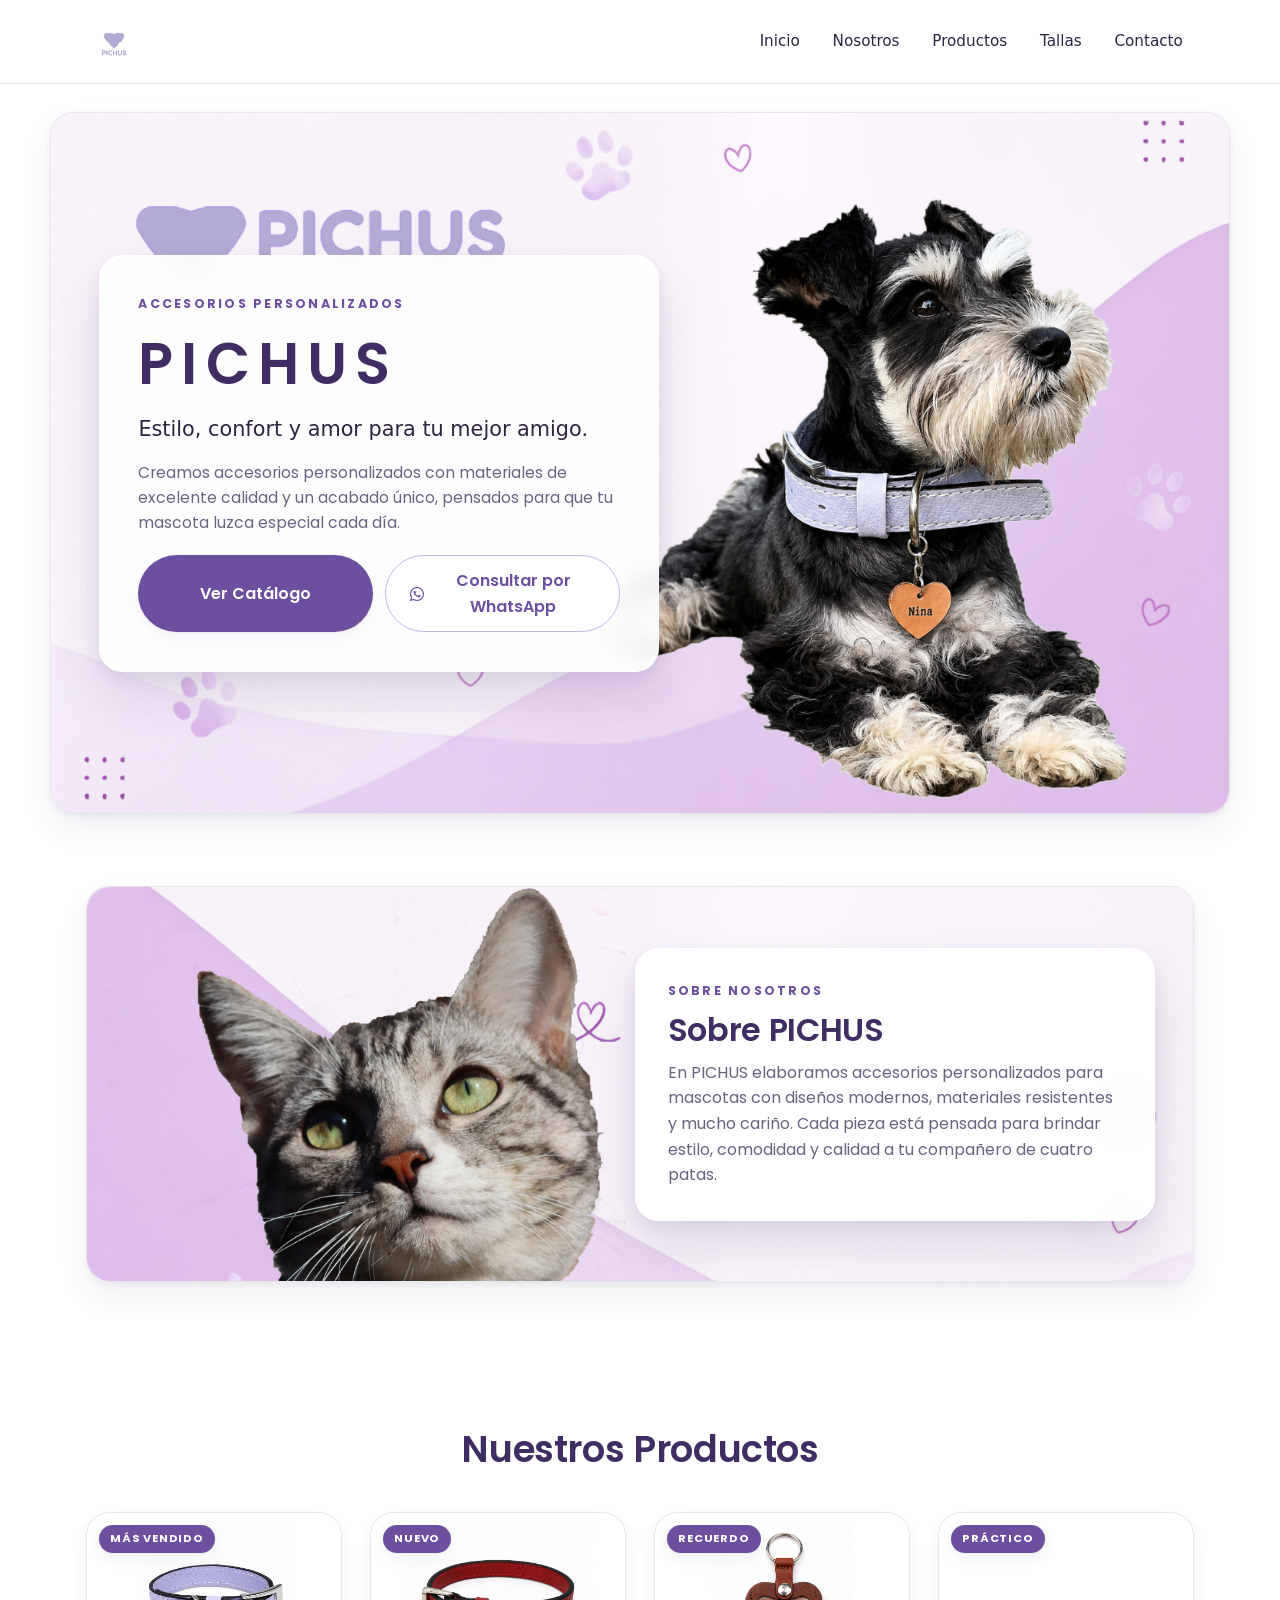
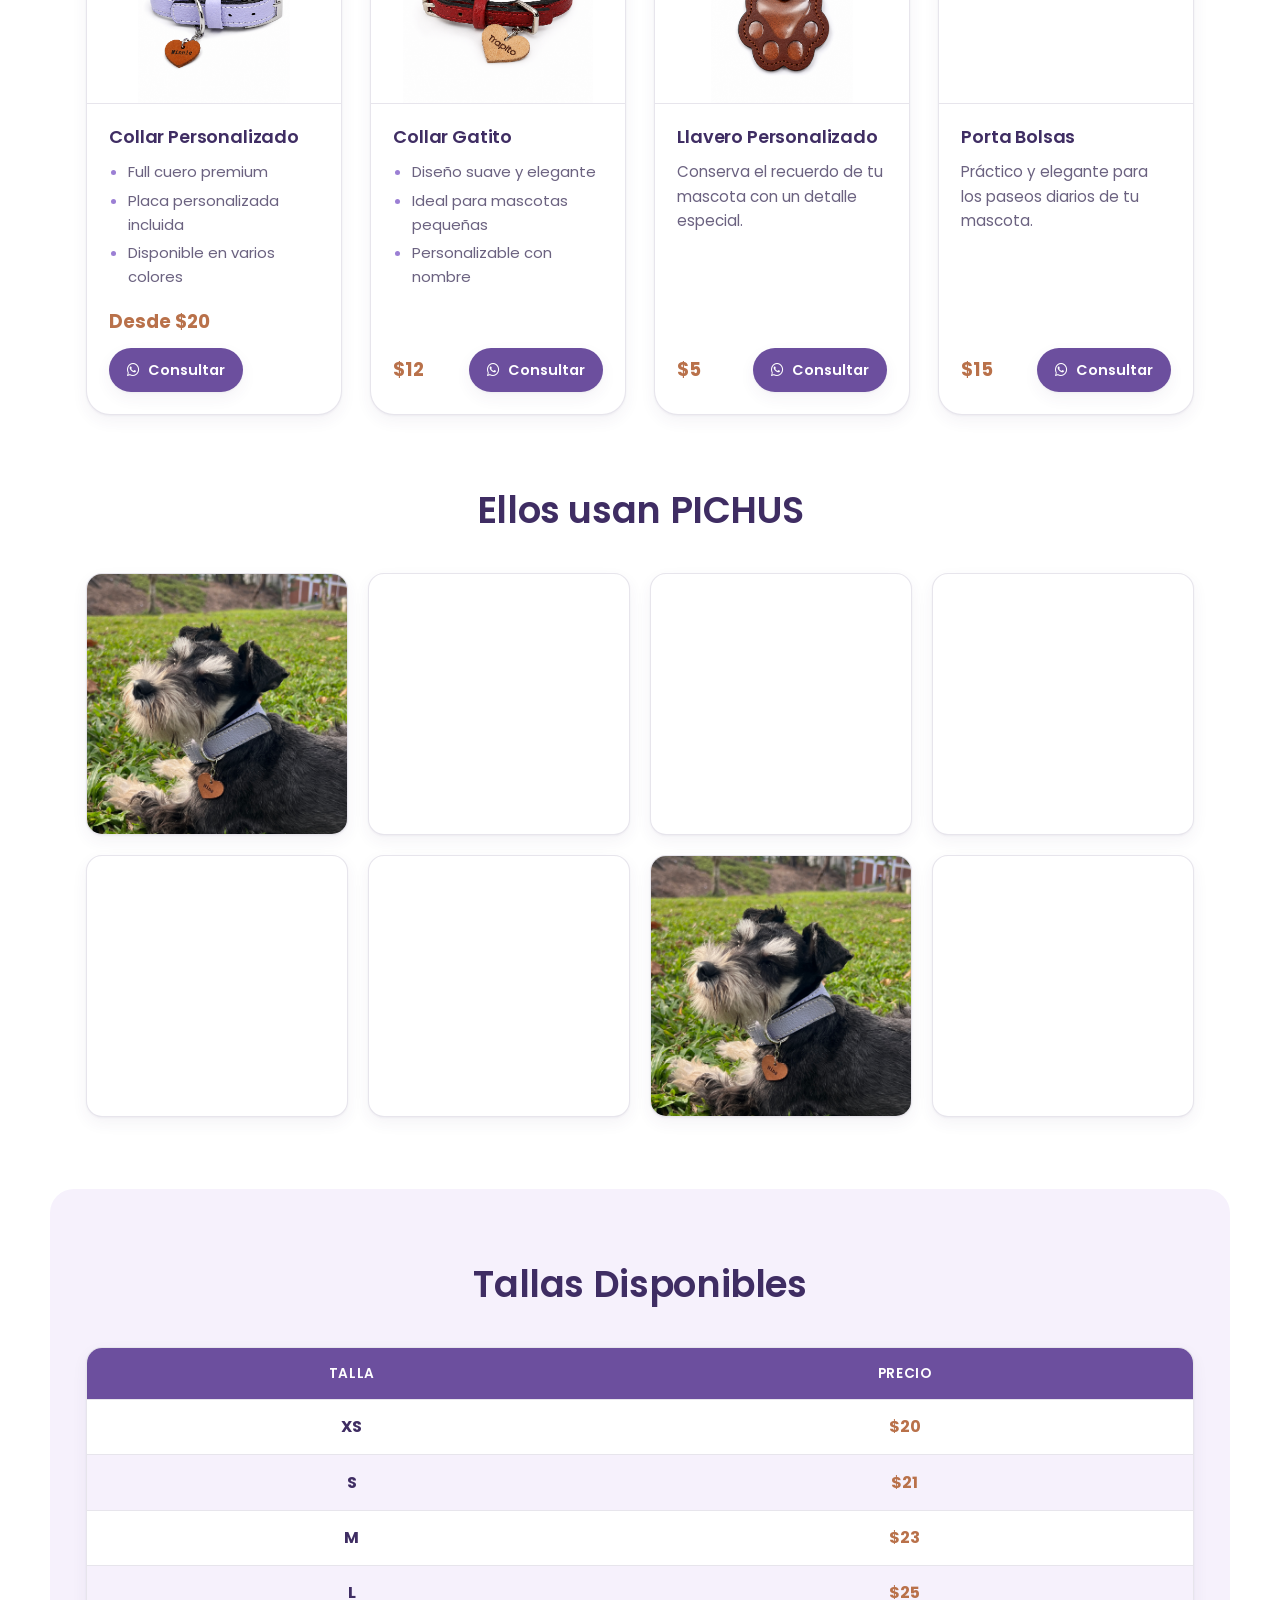
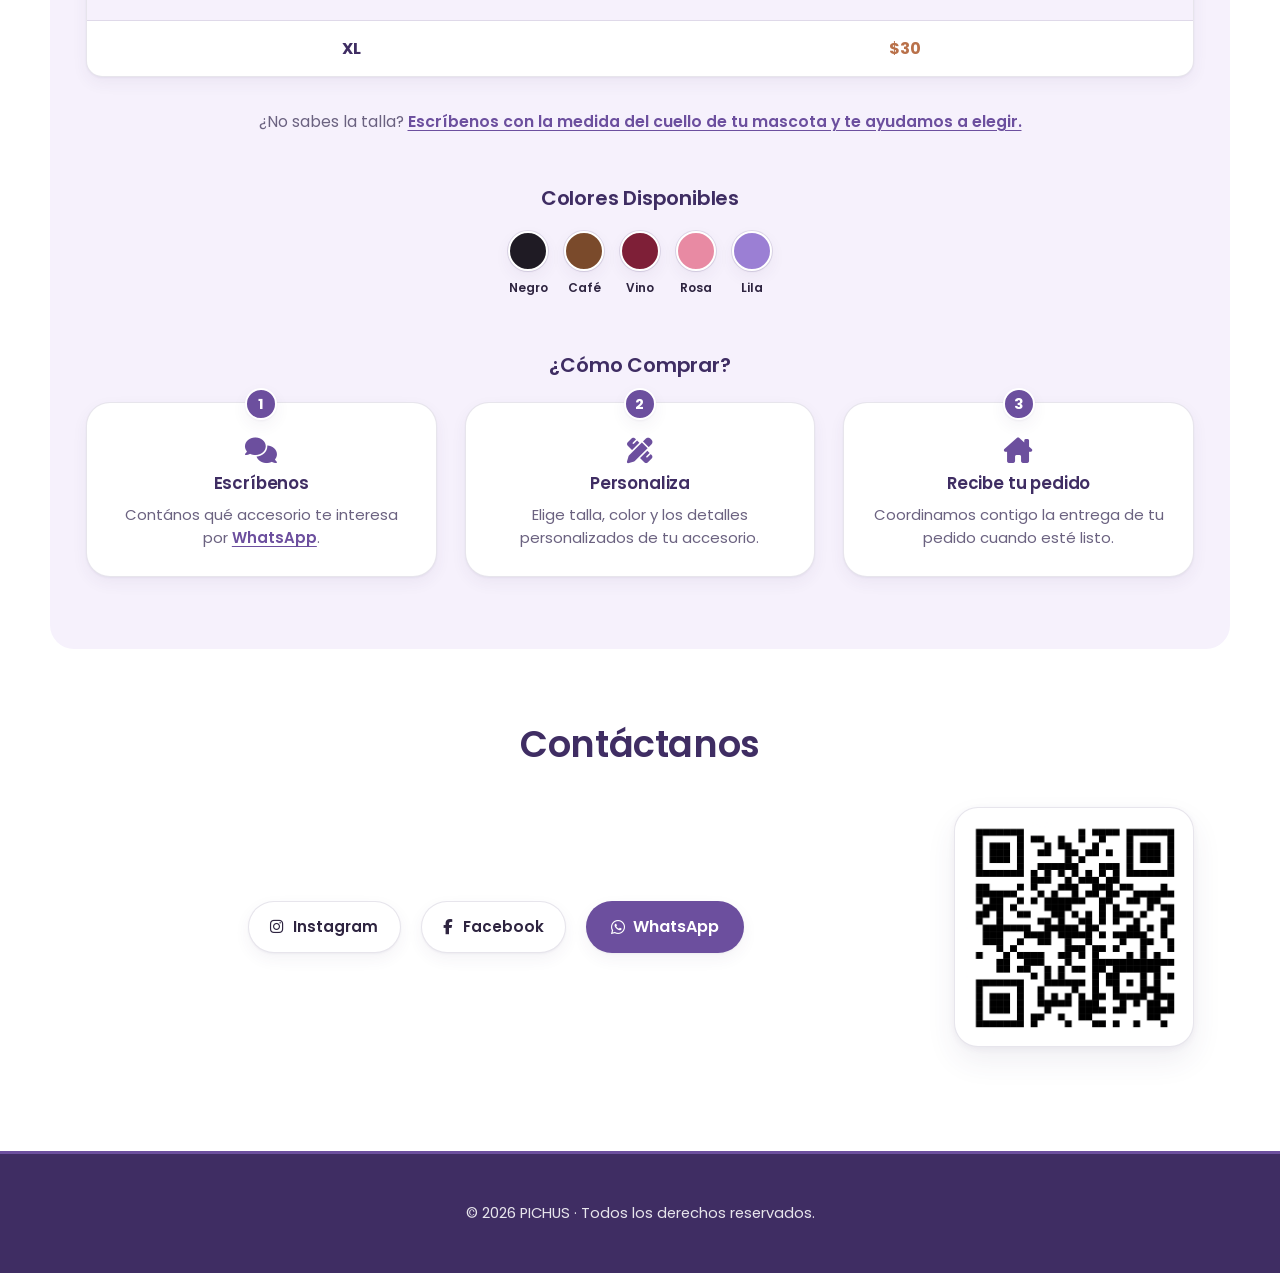
==== commit e8e84671: "feat: add 4 customer photos to gallery with descriptive alts" ====
--- a/index.html
+++ b/index.html
@@ -315,10 +315,50 @@
             </figure>
             <figure class="gallery-item">
               <img
-                src="img/sannie-blue.jpeg"
-                alt="Perro de la familia PICHUS con su accesorio personalizado"
+                src="img/mino.png"
+                alt="Gato de la familia PICHUS con su accesorio personalizado sobre fondo holográfico"
                 width="2400"
                 height="1600"
+                loading="lazy"
+                decoding="async"
+              />
+            </figure>
+            <figure class="gallery-item">
+              <img
+                src="img/dani_collar.jpg"
+                alt="Gato atigrado gris y blanco con collar y placa de corazón de madera"
+                width="960"
+                height="1280"
+                loading="lazy"
+                decoding="async"
+              />
+            </figure>
+            <figure class="gallery-item">
+              <img
+                src="img/minno_Amarillo.jpg"
+                alt="Gato atigrado gris con collar de cuero color mostaza"
+                width="1465"
+                height="2769"
+                loading="lazy"
+                decoding="async"
+              />
+            </figure>
+            <figure class="gallery-item">
+              <img
+                src="img/nina.1.1.jpg"
+                alt="Schnauzer negro y blanco en el pasto con collar lila y placa con el nombre Nina"
+                width="2268"
+                height="4032"
+                loading="lazy"
+                decoding="async"
+              />
+            </figure>
+            <figure class="gallery-item">
+              <img
+                src="img/sannie-blue.jpeg"
+                alt="Gato atigrado marrón y blanco en el pasto con collar azul marino"
+                width="2268"
+                height="4032"
                 loading="lazy"
                 decoding="async"
               />
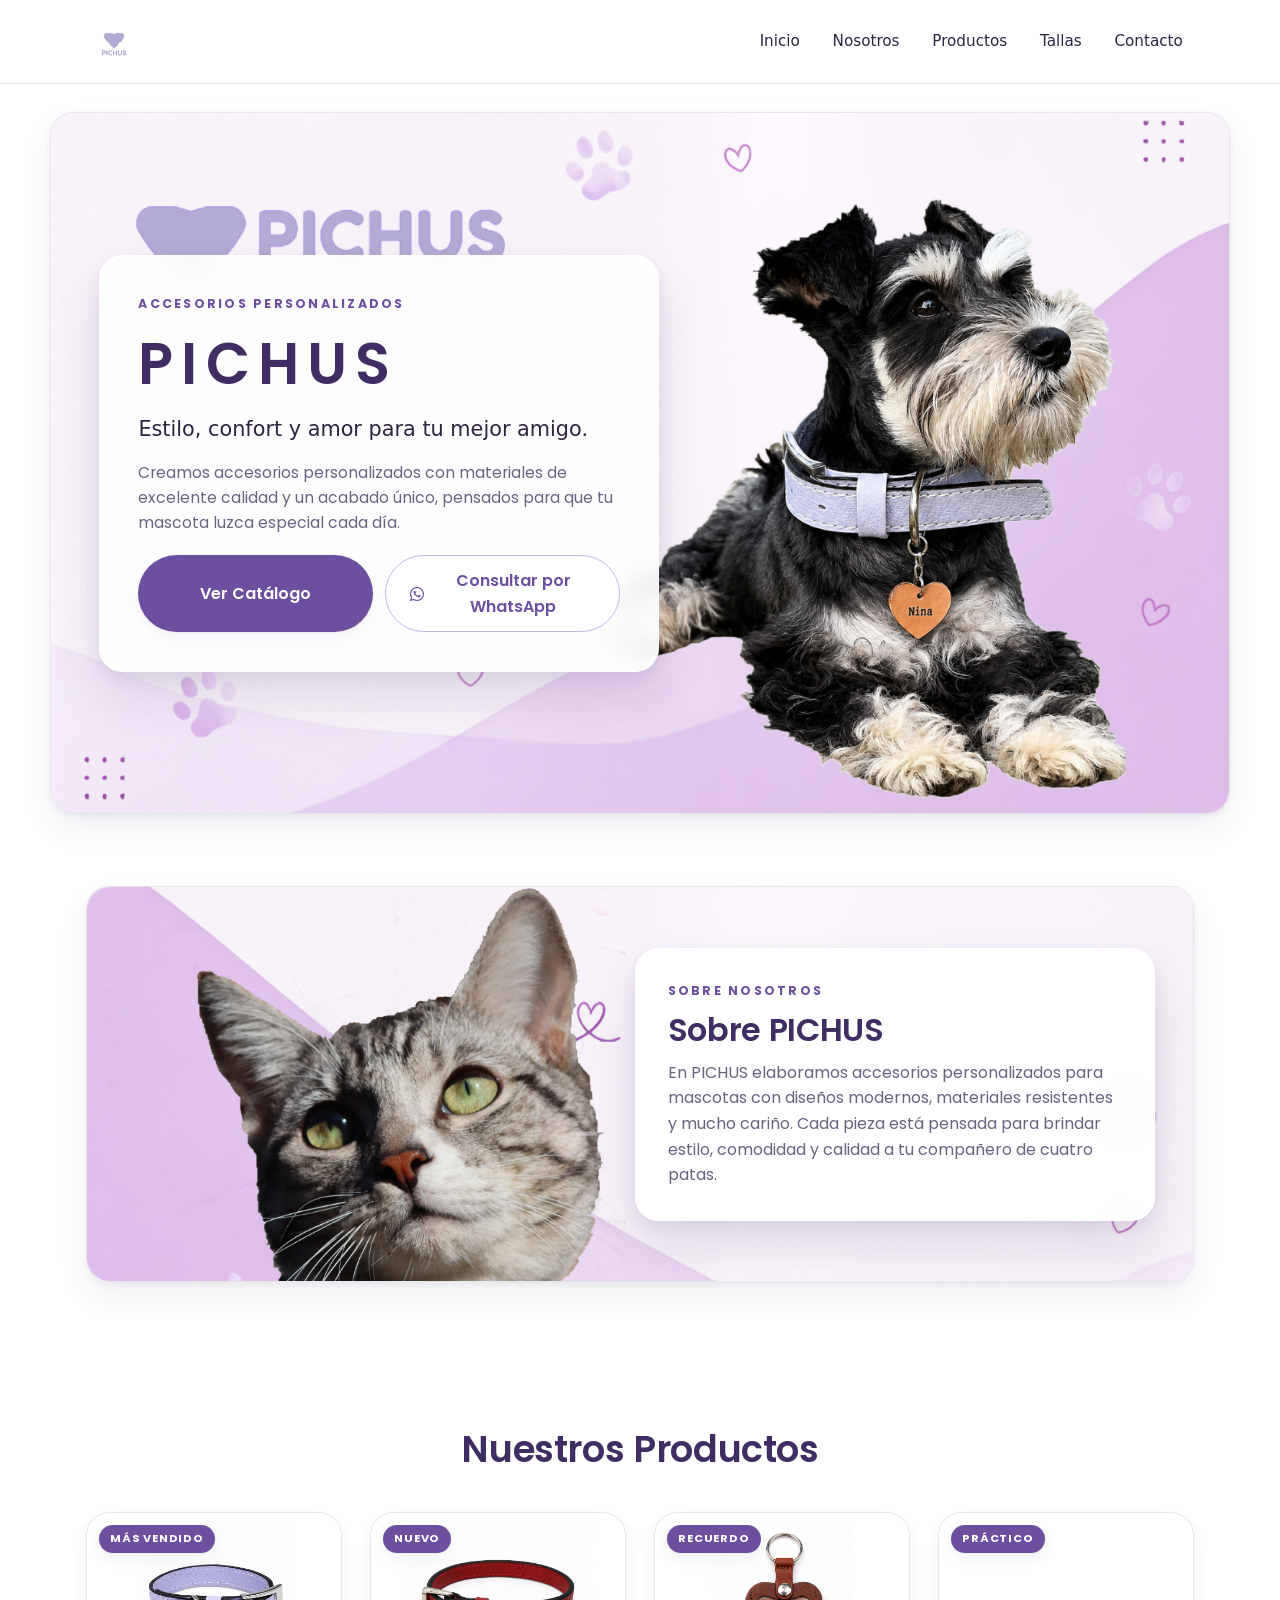
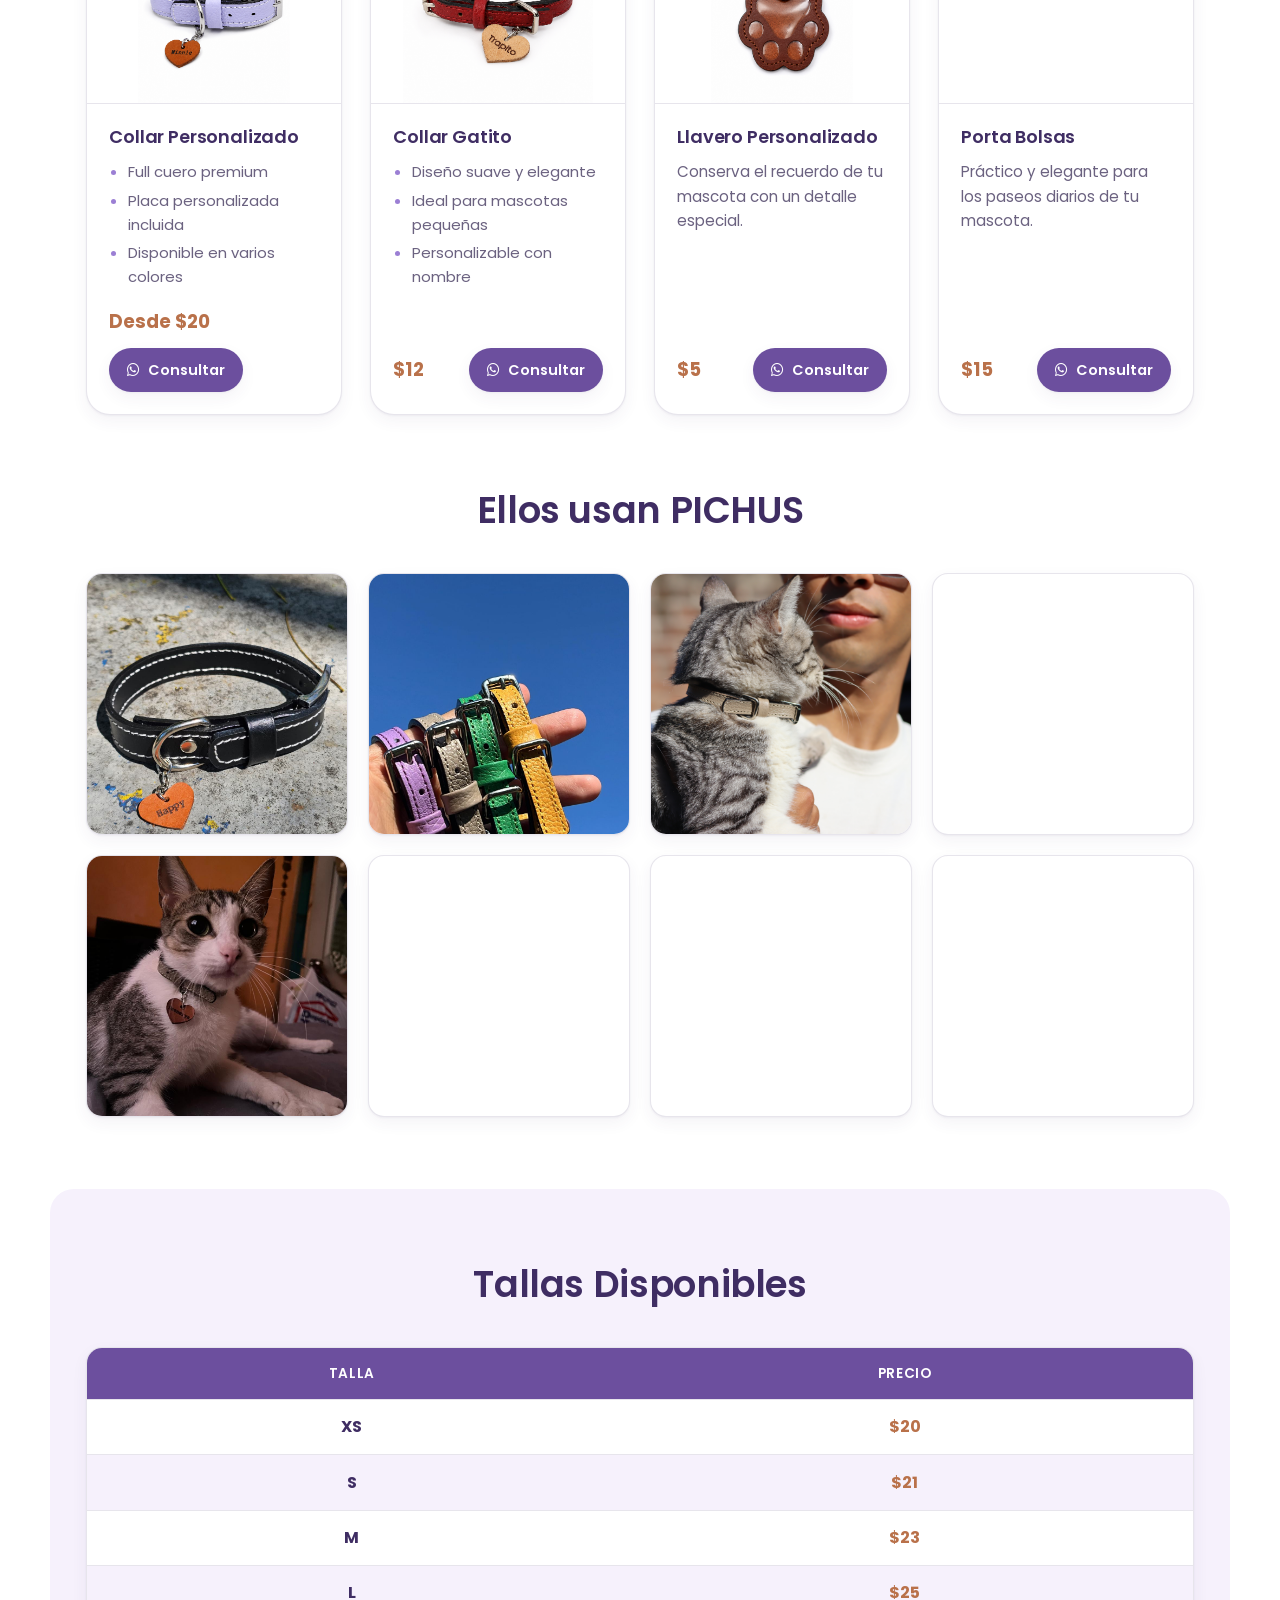
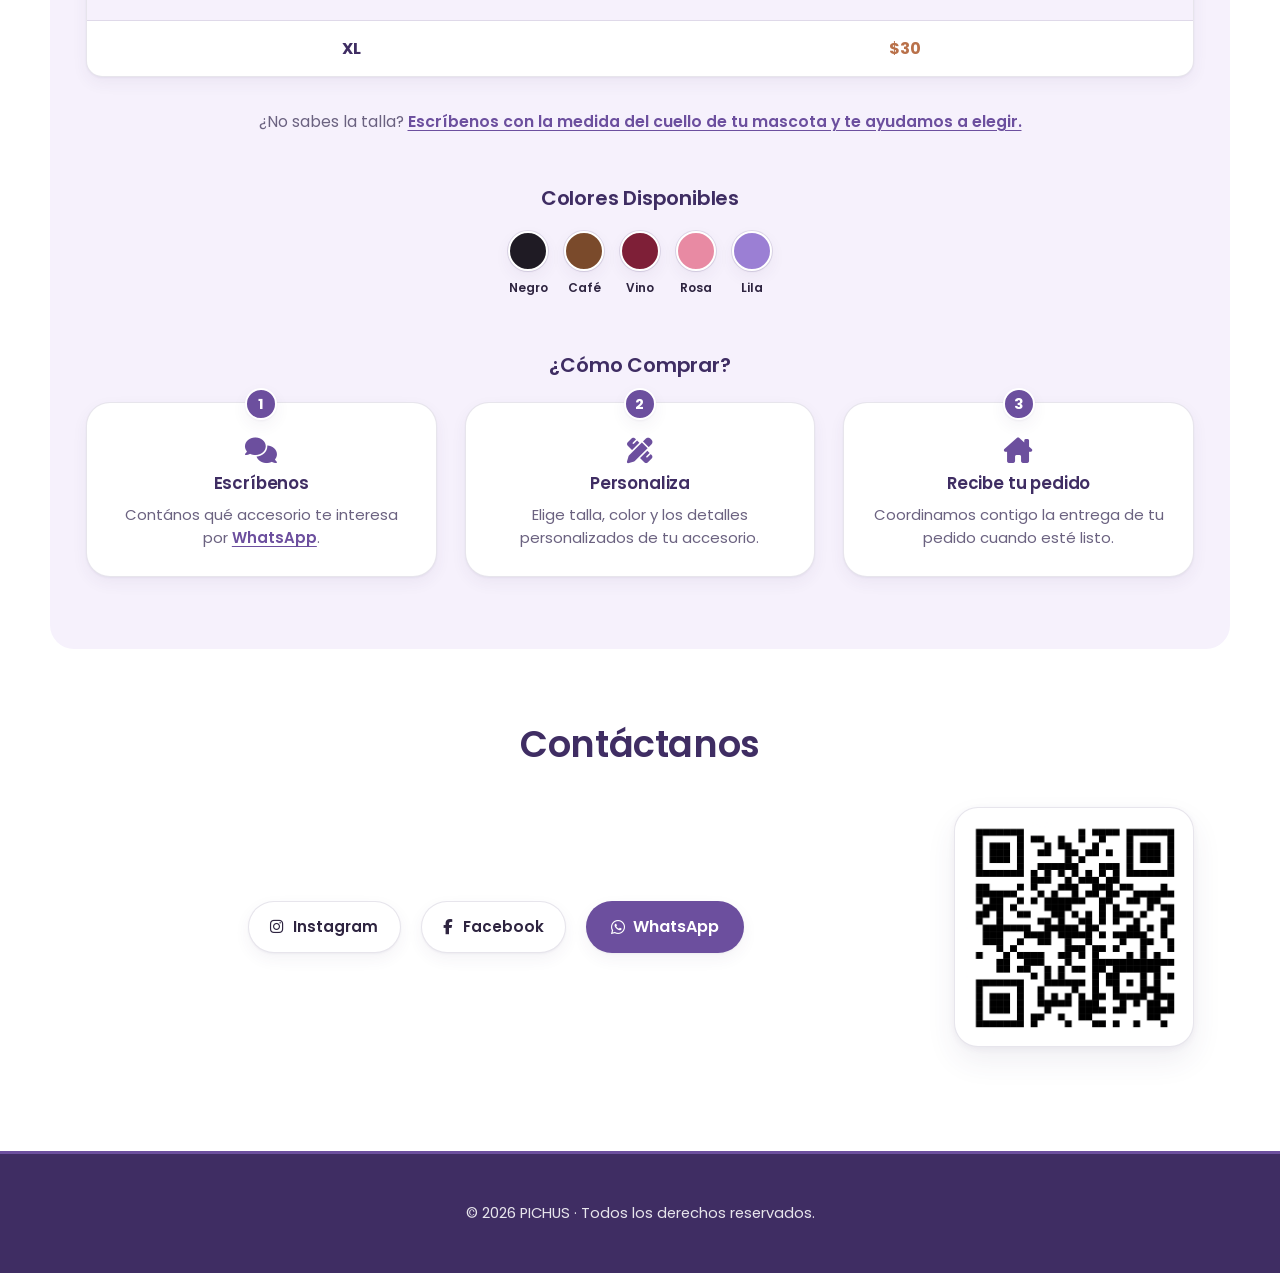
==== commit 73e54140: "fix: restore original gallery srcs lost in edit; gallery now 8 unique photos" ====
--- a/index.html
+++ b/index.html
@@ -285,7 +285,7 @@
           <div class="gallery-grid">
             <figure class="gallery-item">
               <img
-                src="img/nina.1.1.jpg"
+                src="img/collar-happy.jpg"
                 alt="Perro feliz usando un collar personalizado PICHUS"
                 width="960"
                 height="1280"
@@ -295,7 +295,7 @@
             </figure>
             <figure class="gallery-item">
               <img
-                src="img/minno_Amarillo.jpg"
+                src="img/collares-mano.jpg"
                 alt="Mano sosteniendo varios collares personalizados PICHUS"
                 width="900"
                 height="1600"
@@ -305,7 +305,7 @@
             </figure>
             <figure class="gallery-item">
               <img
-                src="img/dani_collar.jpg"
+                src="img/IMG_7786.JPG"
                 alt="Mascota modelando un accesorio personalizado PICHUS"
                 width="2400"
                 height="1600"
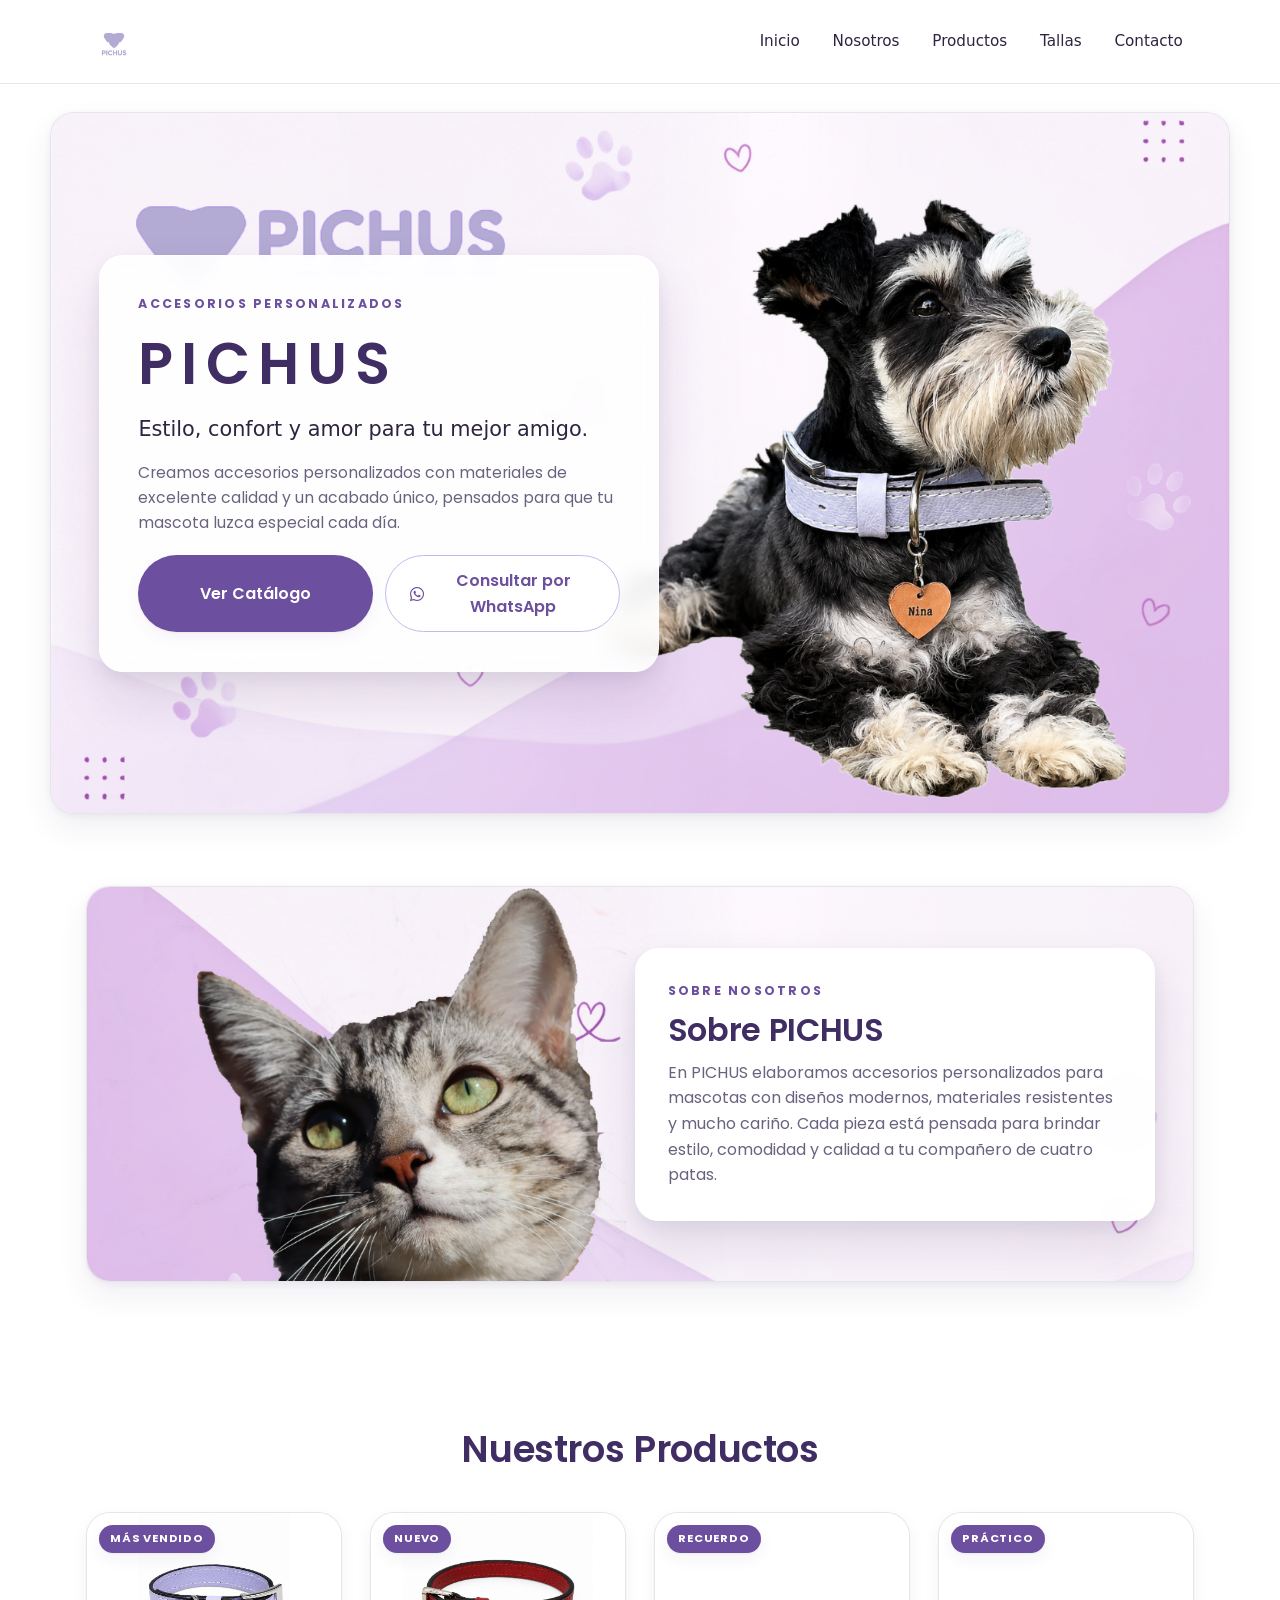
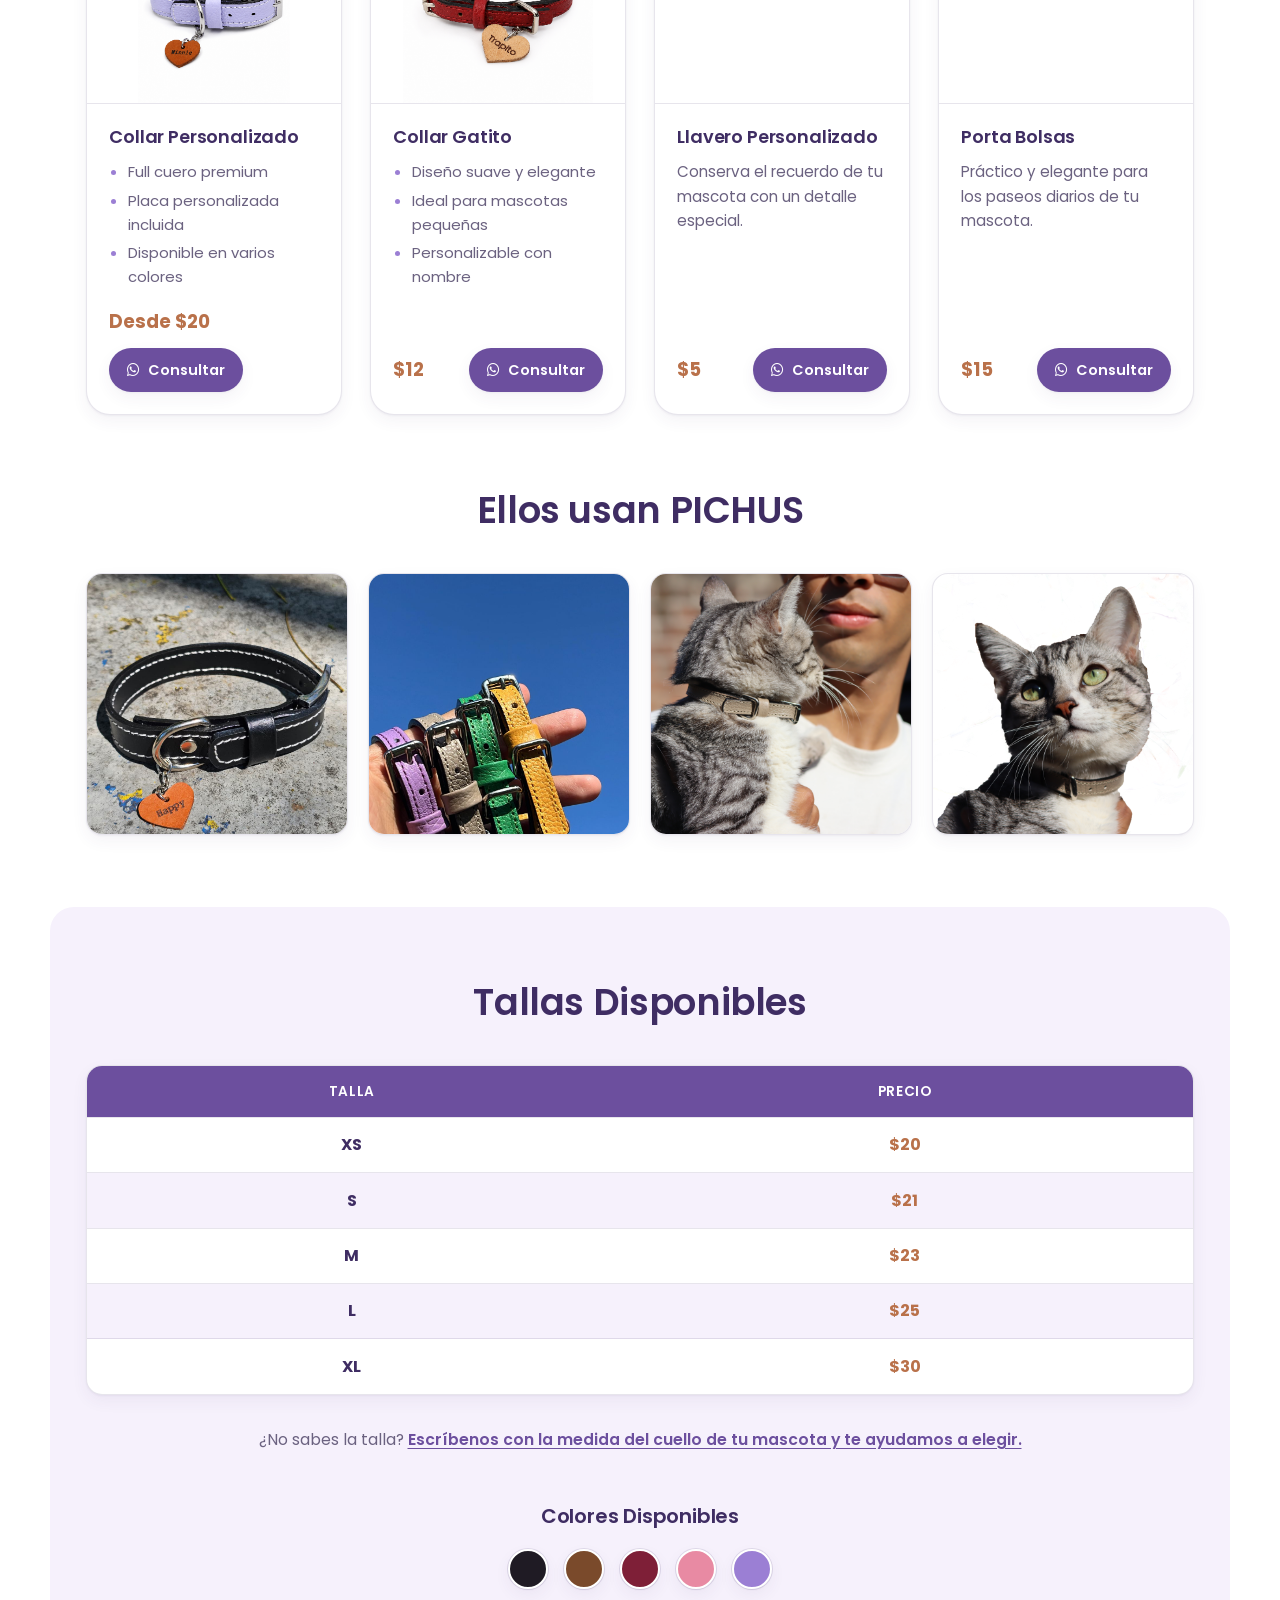
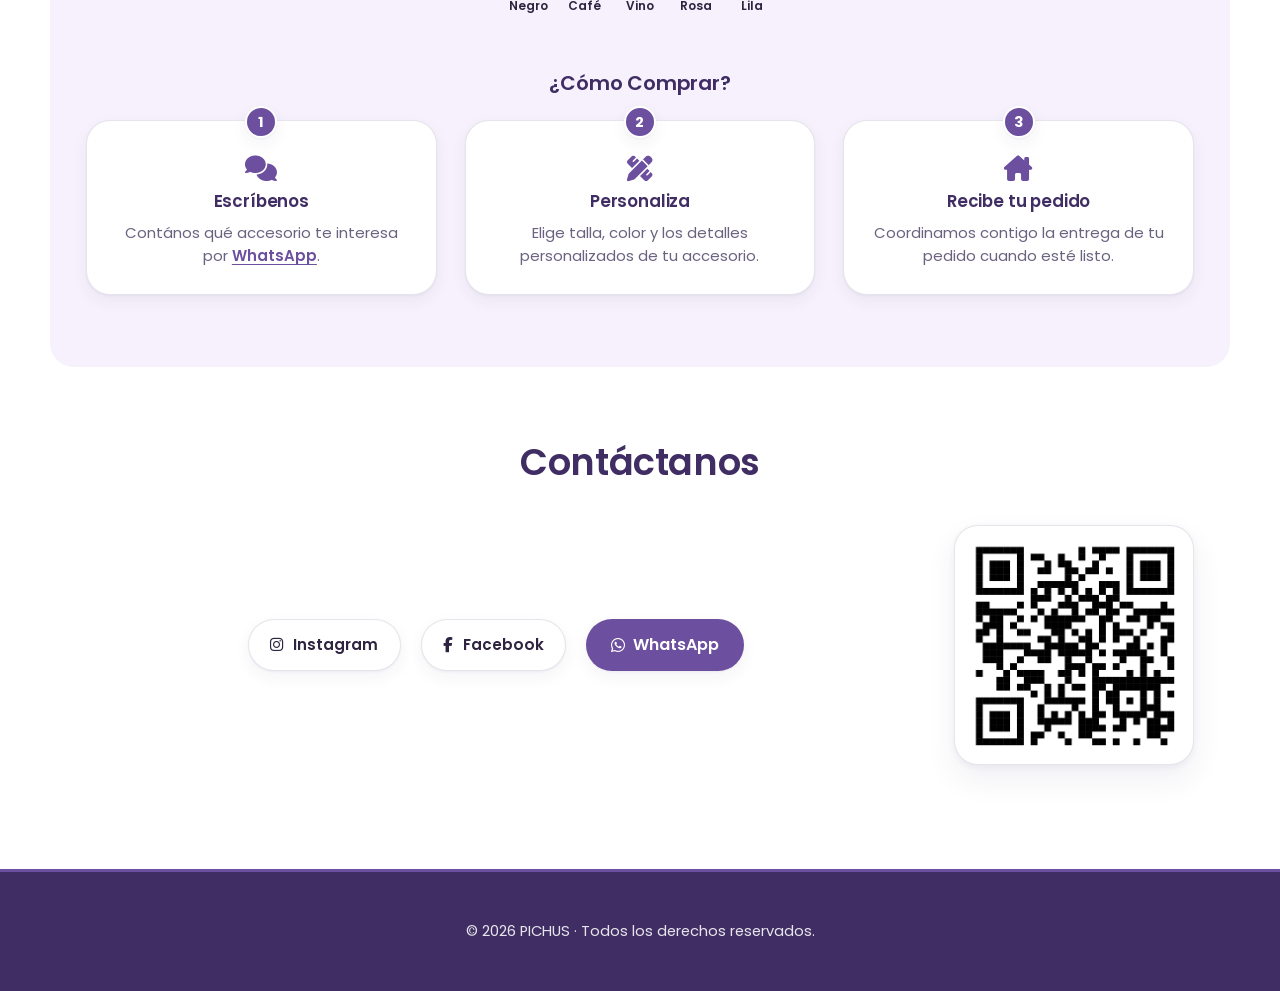
==== commit 2d0f3ff0: "fix: gallery back to original 4 photos; remove 4 added customer photos" ====
--- a/index.html
+++ b/index.html
@@ -323,46 +323,6 @@
                 decoding="async"
               />
             </figure>
-            <figure class="gallery-item">
-              <img
-                src="img/dani_collar.jpg"
-                alt="Gato atigrado gris y blanco con collar y placa de corazón de madera"
-                width="960"
-                height="1280"
-                loading="lazy"
-                decoding="async"
-              />
-            </figure>
-            <figure class="gallery-item">
-              <img
-                src="img/minno_Amarillo.jpg"
-                alt="Gato atigrado gris con collar de cuero color mostaza"
-                width="1465"
-                height="2769"
-                loading="lazy"
-                decoding="async"
-              />
-            </figure>
-            <figure class="gallery-item">
-              <img
-                src="img/nina.1.1.jpg"
-                alt="Schnauzer negro y blanco en el pasto con collar lila y placa con el nombre Nina"
-                width="2268"
-                height="4032"
-                loading="lazy"
-                decoding="async"
-              />
-            </figure>
-            <figure class="gallery-item">
-              <img
-                src="img/sannie-blue.jpeg"
-                alt="Gato atigrado marrón y blanco en el pasto con collar azul marino"
-                width="2268"
-                height="4032"
-                loading="lazy"
-                decoding="async"
-              />
-            </figure>
           </div>
         </div>
       </section>
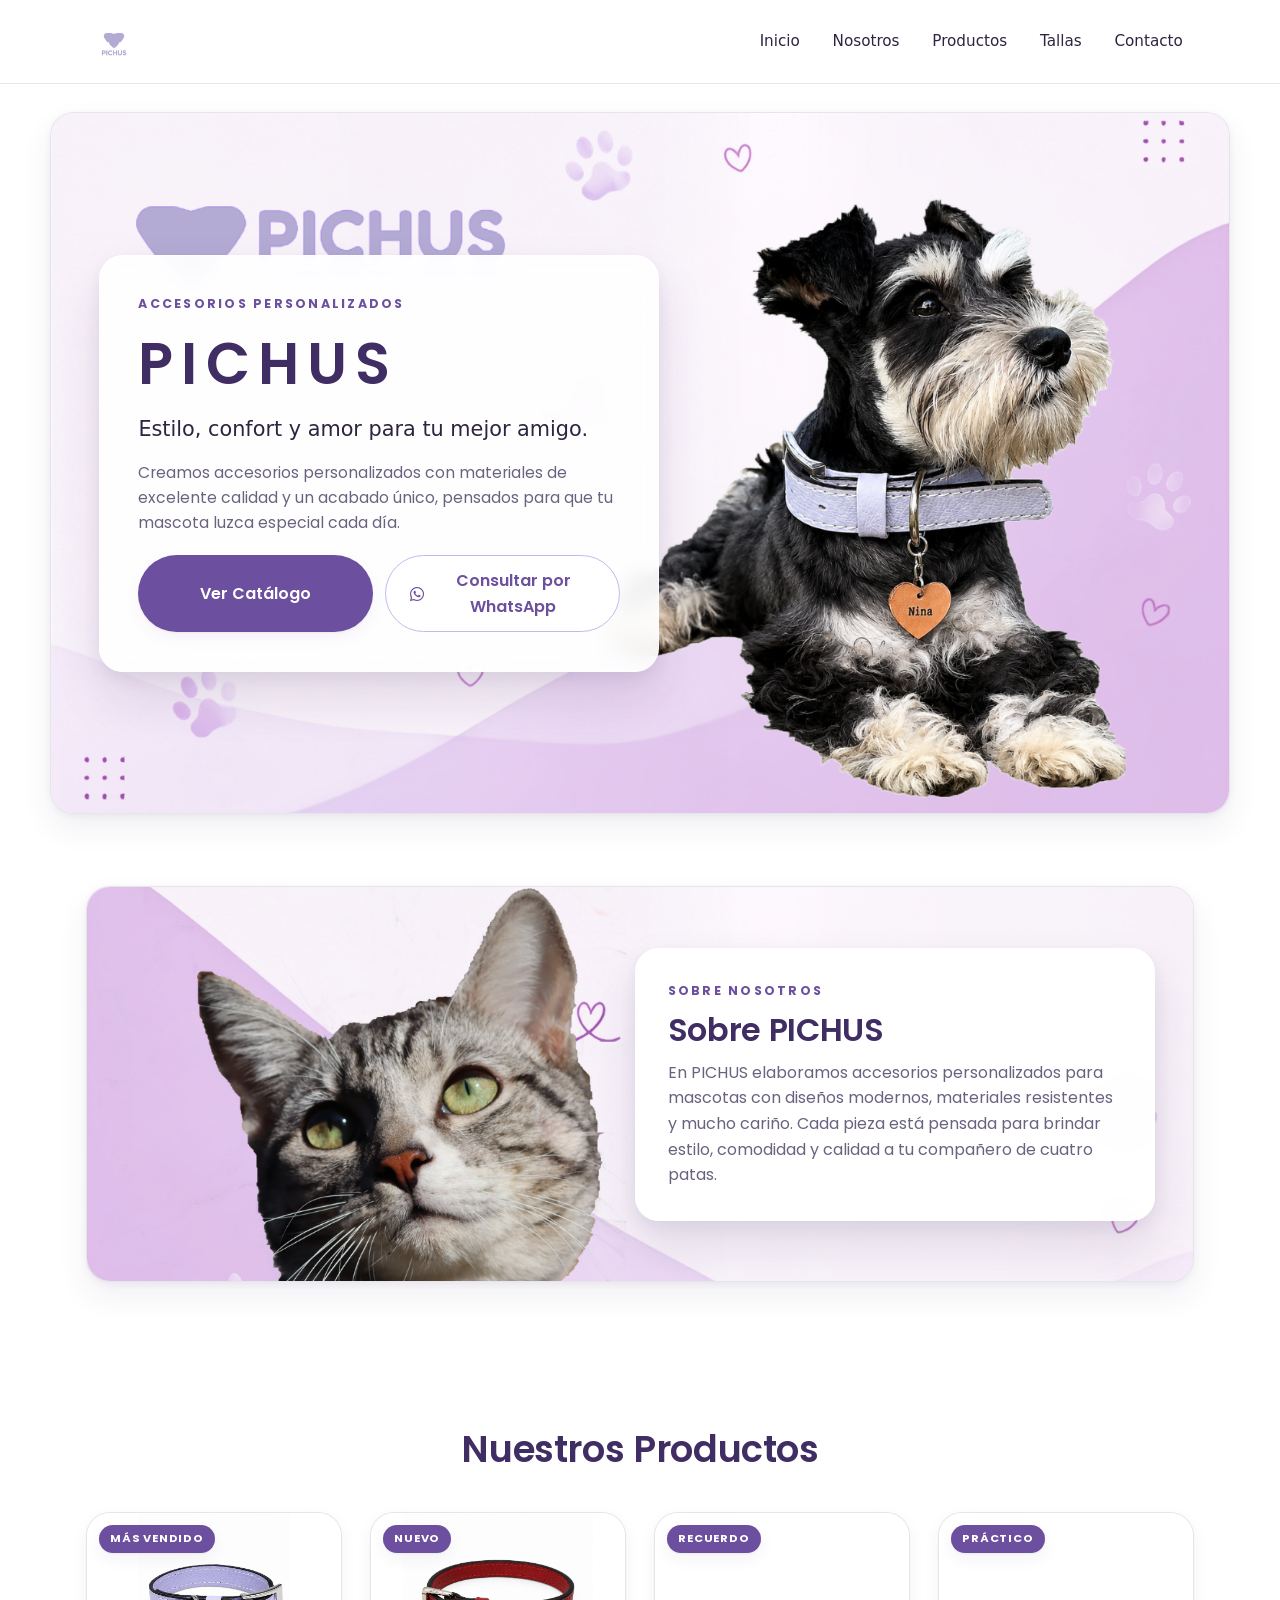
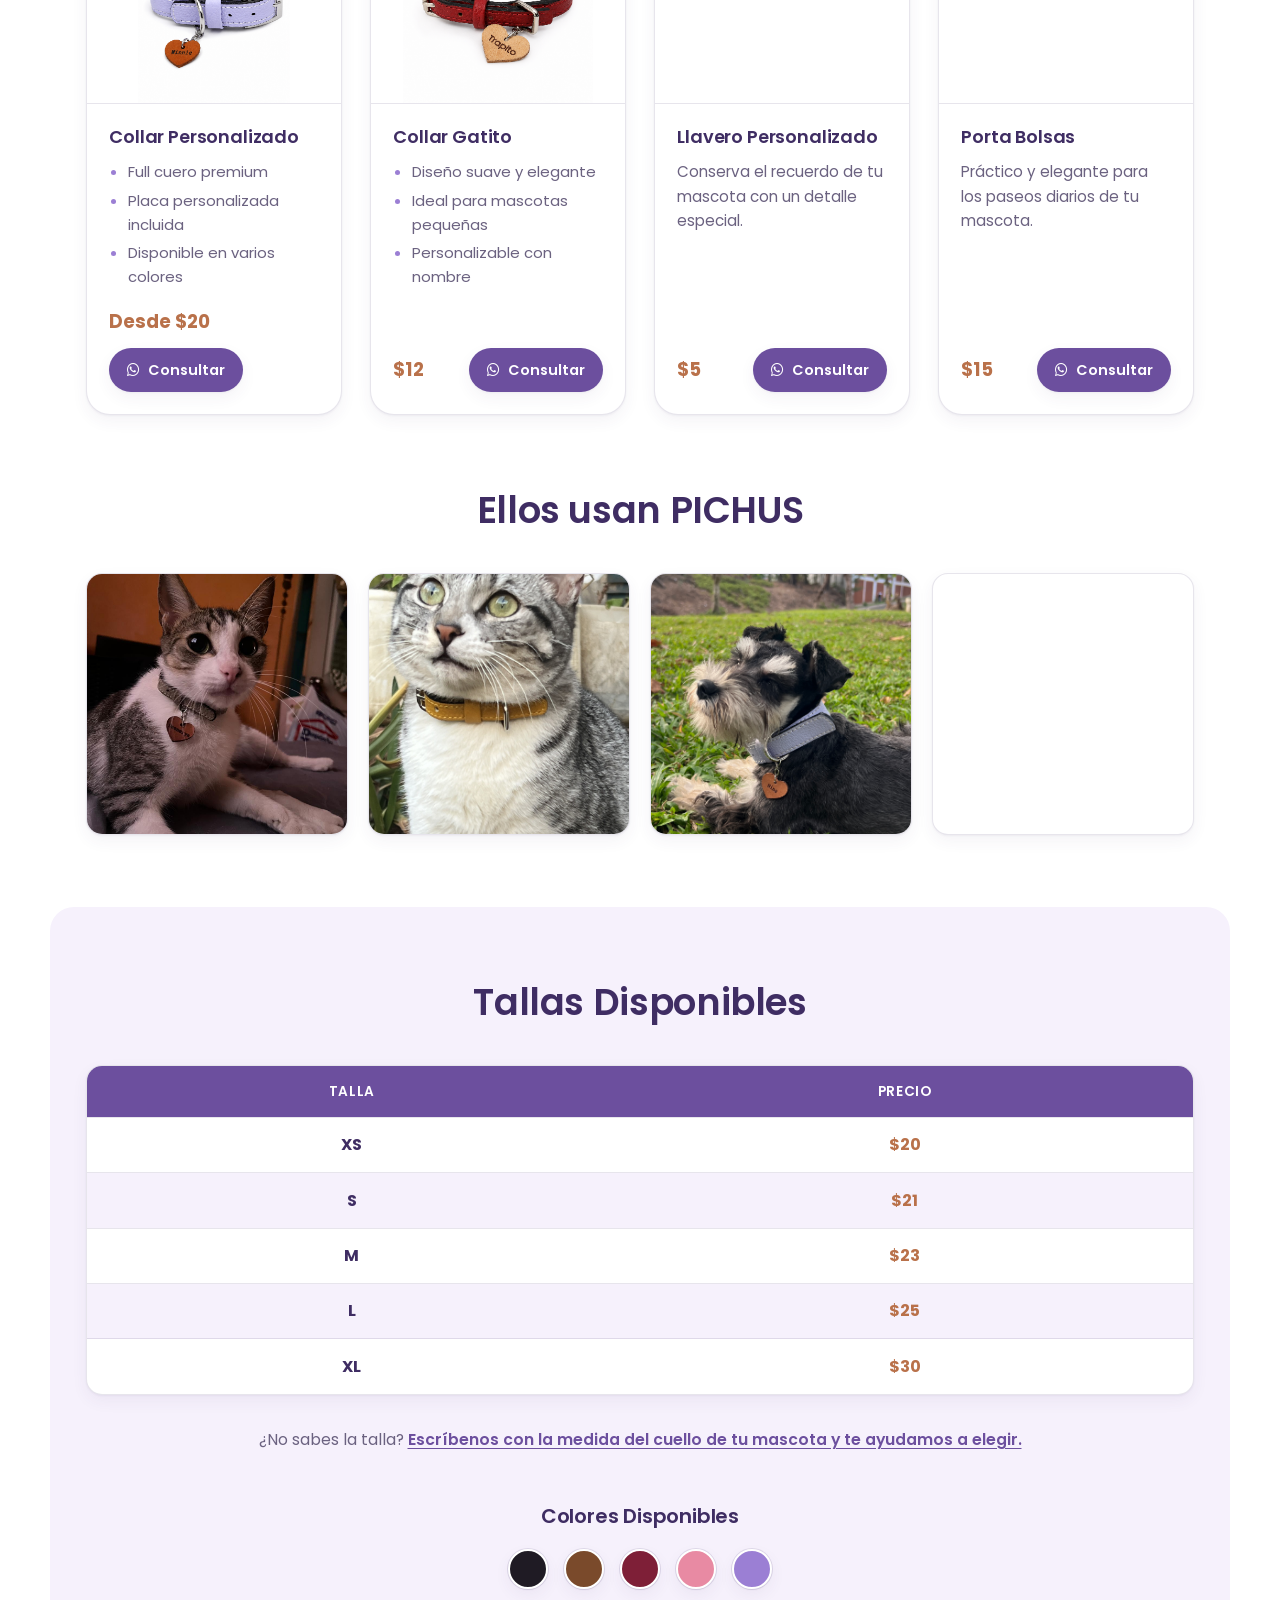
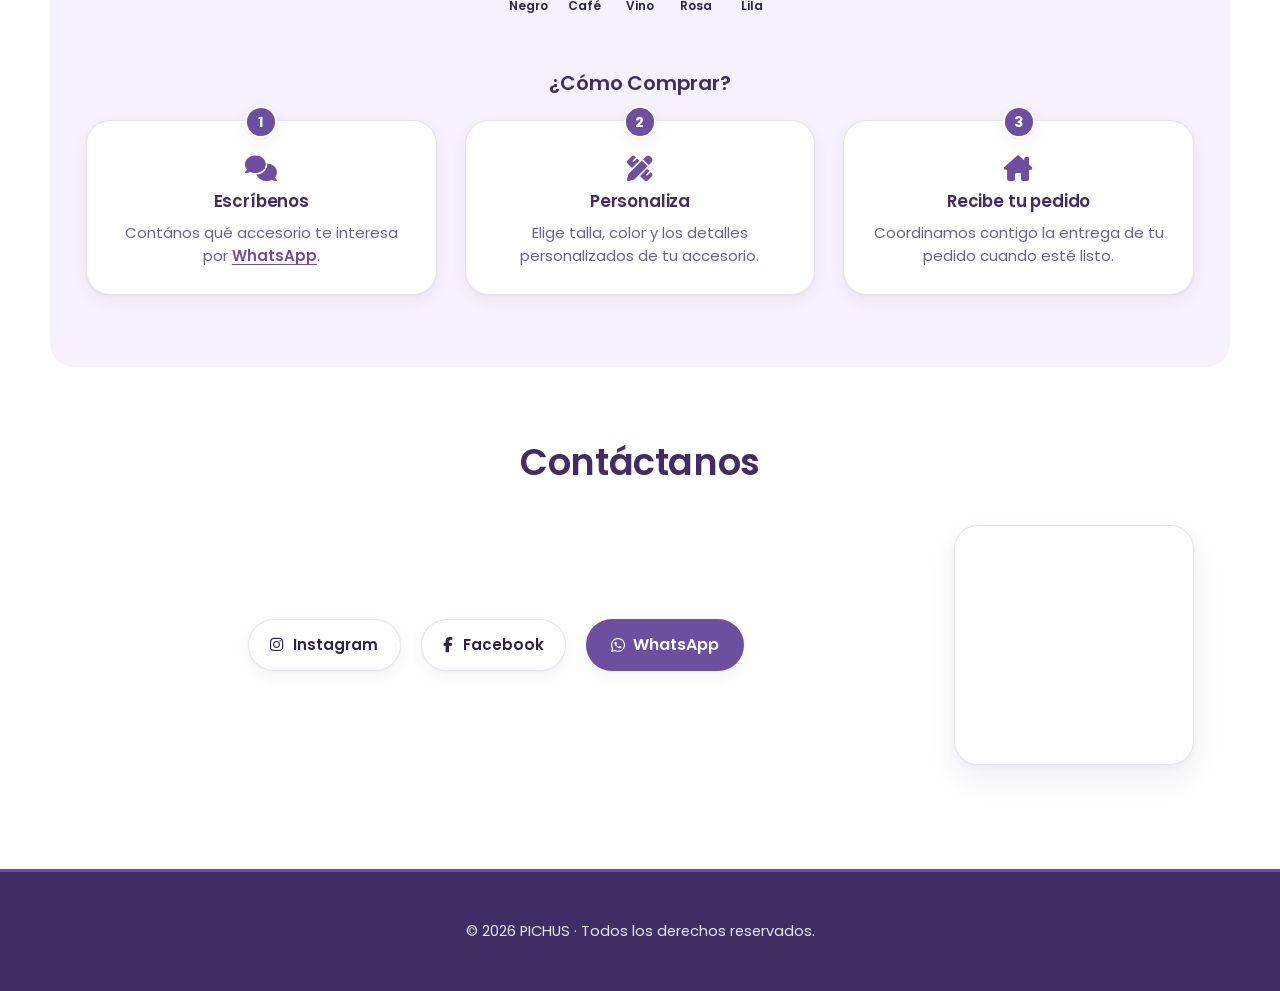
==== commit f278f04e: "feat: gallery shows the 4 customer photos with accurate alts" ====
--- a/index.html
+++ b/index.html
@@ -285,8 +285,8 @@
           <div class="gallery-grid">
             <figure class="gallery-item">
               <img
-                src="img/collar-happy.jpg"
-                alt="Perro feliz usando un collar personalizado PICHUS"
+                src="img/dani_collar.jpg"
+                alt="Gato atigrado gris y blanco con collar y placa de corazón de madera"
                 width="960"
                 height="1280"
                 loading="lazy"
@@ -295,30 +295,30 @@
             </figure>
             <figure class="gallery-item">
               <img
-                src="img/collares-mano.jpg"
-                alt="Mano sosteniendo varios collares personalizados PICHUS"
-                width="900"
-                height="1600"
+                src="img/minno_Amarillo.jpg"
+                alt="Gato atigrado gris con collar de cuero color mostaza"
+                width="1465"
+                height="2769"
                 loading="lazy"
                 decoding="async"
               />
             </figure>
             <figure class="gallery-item">
               <img
-                src="img/IMG_7786.JPG"
-                alt="Mascota modelando un accesorio personalizado PICHUS"
-                width="2400"
-                height="1600"
+                src="img/nina.1.1.jpg"
+                alt="Schnauzer negro y blanco en el pasto con collar lila y placa con el nombre Nina"
+                width="2268"
+                height="4032"
                 loading="lazy"
                 decoding="async"
               />
             </figure>
             <figure class="gallery-item">
               <img
-                src="img/mino.png"
-                alt="Gato de la familia PICHUS con su accesorio personalizado sobre fondo holográfico"
-                width="2400"
-                height="1600"
+                src="img/sannie-blue.jpeg"
+                alt="Gato atigrado marrón y blanco en el pasto con collar azul marino"
+                width="2268"
+                height="4032"
                 loading="lazy"
                 decoding="async"
               />
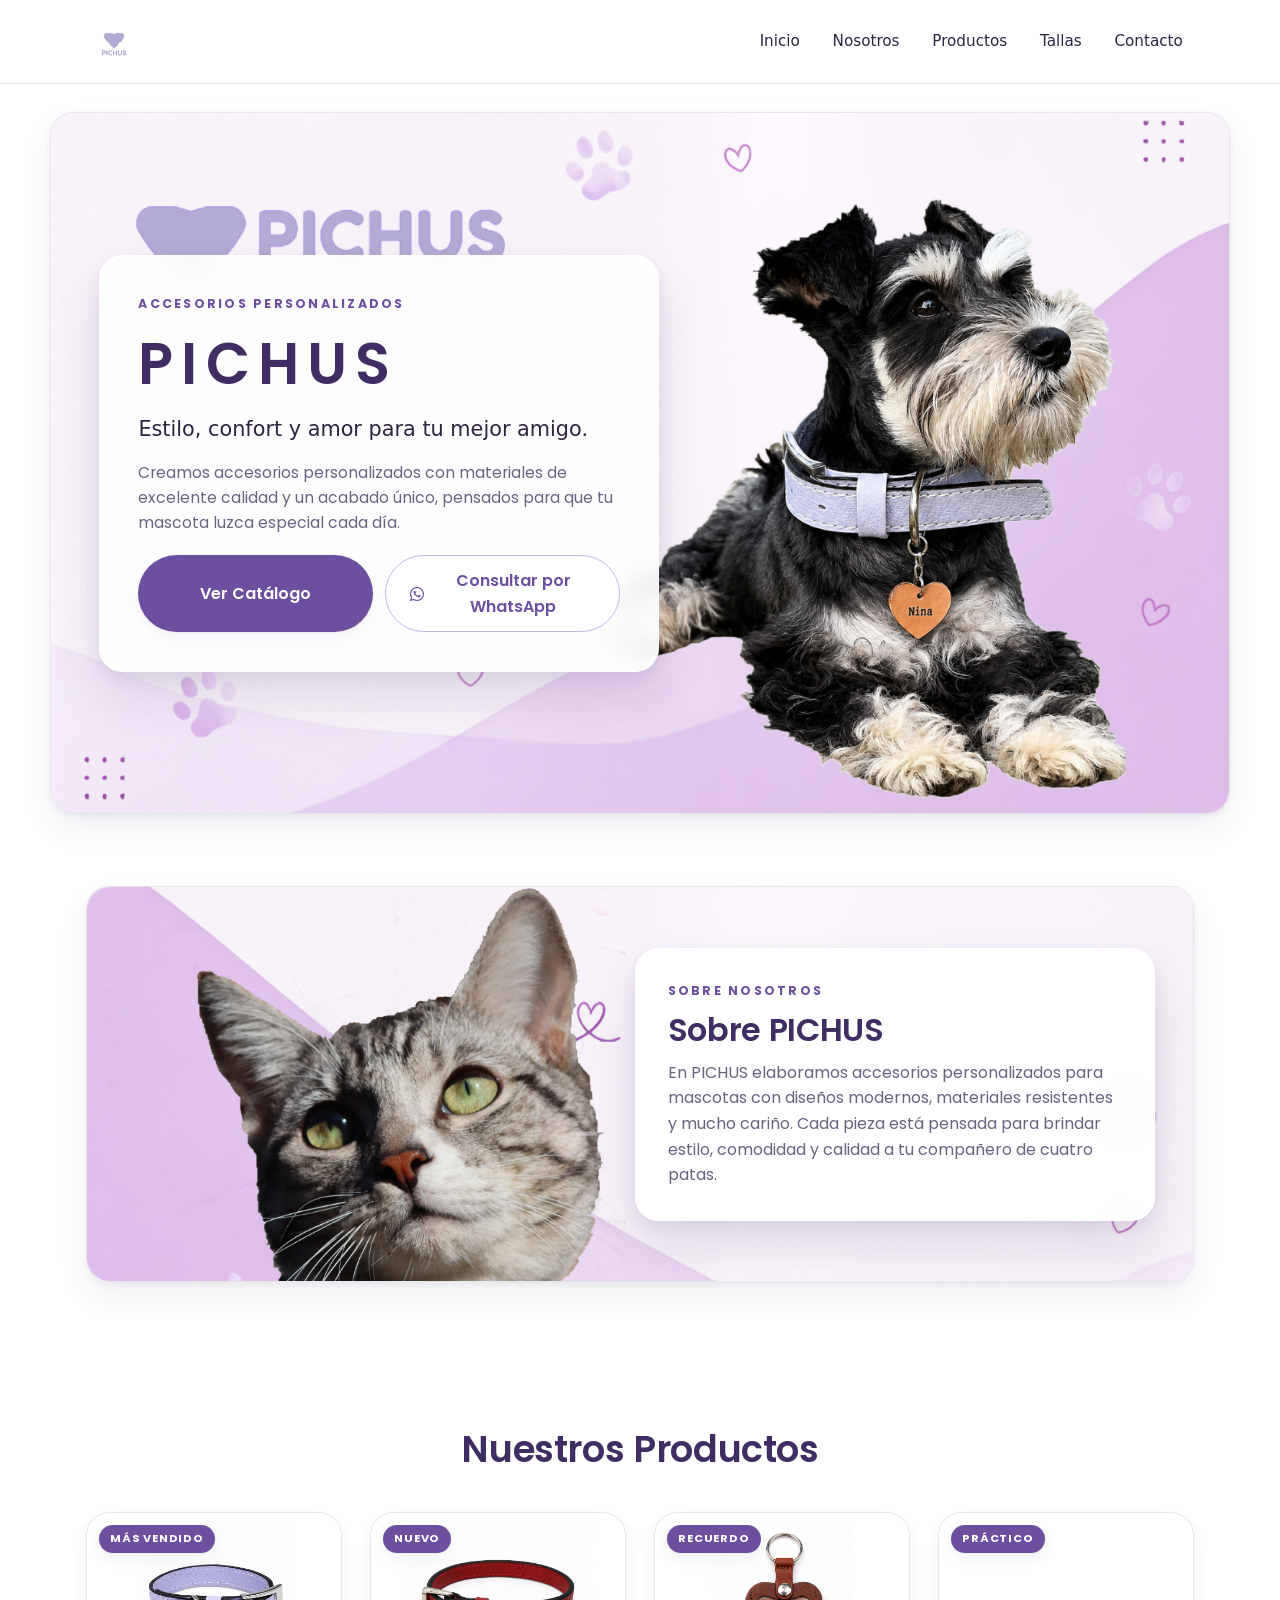
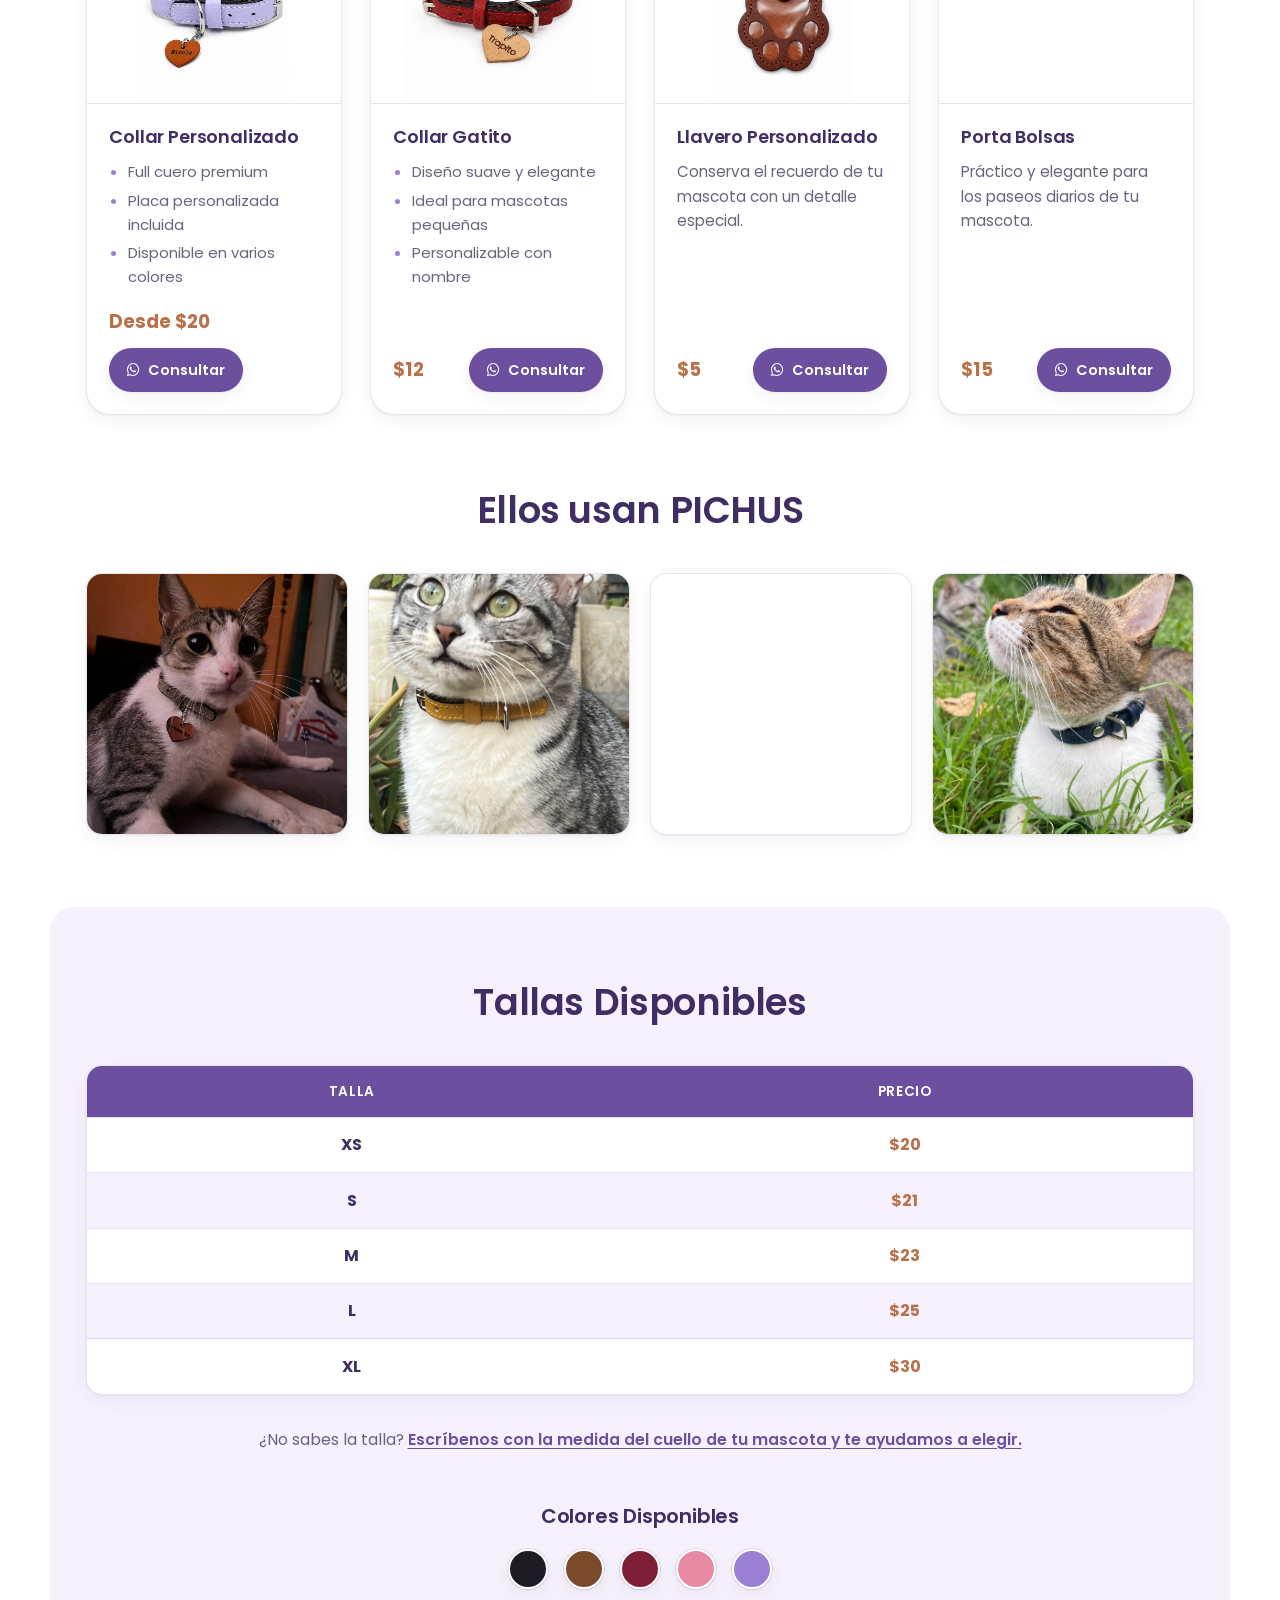
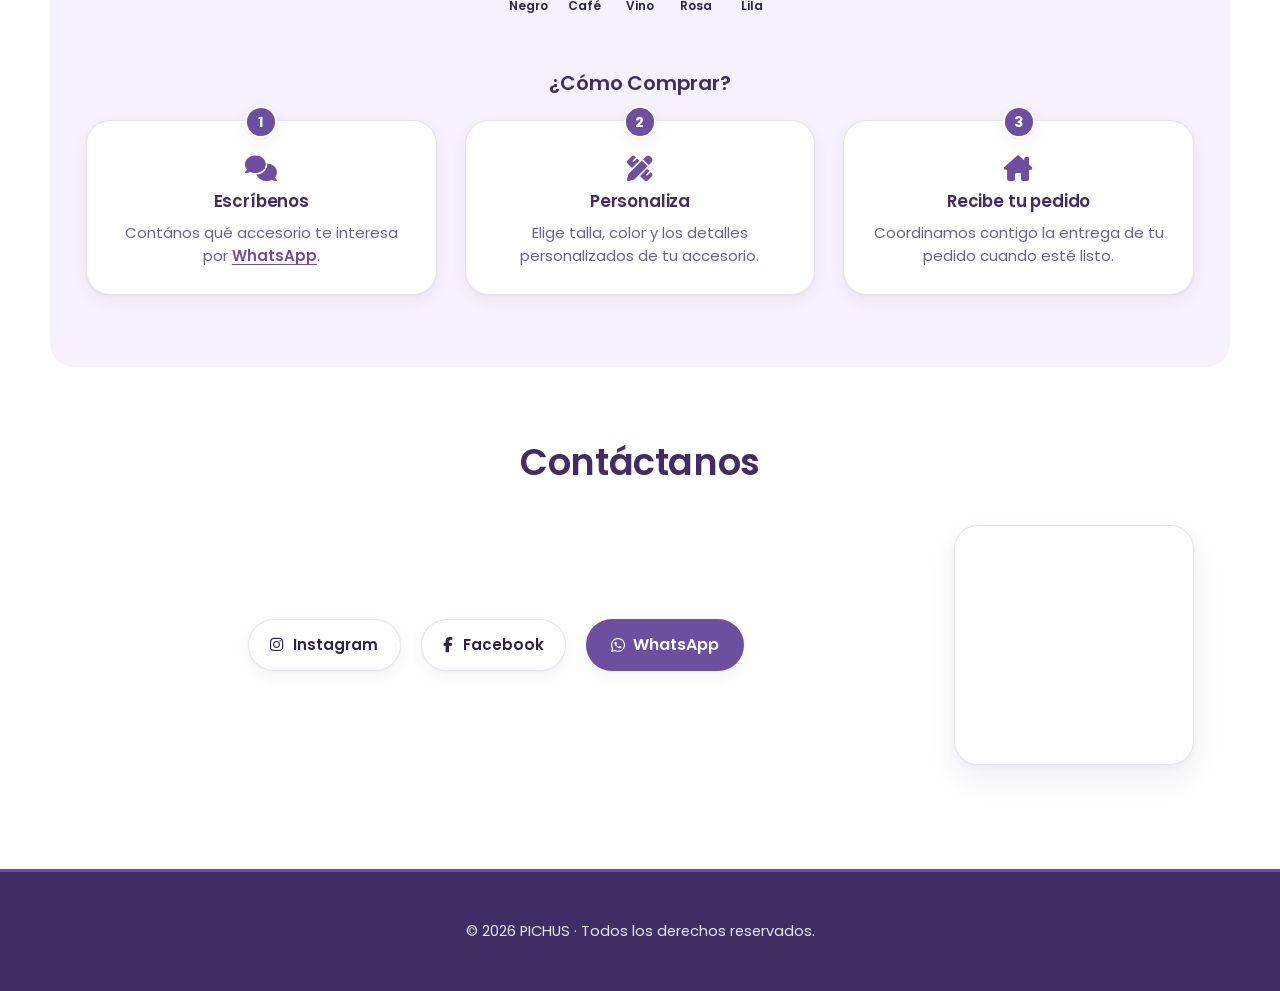
==== commit e416fdee: "fix: activate WhatsApp links with direct wa.me to business number" ====
--- a/index.html
+++ b/index.html
@@ -107,7 +107,7 @@
             <a class="btn" href="#productos">Ver Catálogo</a>
             <a
               class="btn btn-outline"
-              href="#contacto"
+              href="https://wa.me/50373684825"
               data-wa="¡Hola PICHUS! Quisiera información sobre sus accesorios."
             >
               <i class="fa-brands fa-whatsapp" aria-hidden="true"></i>
@@ -173,7 +173,7 @@
                 <p class="price">Desde $20</p>
                 <a
                   class="btn-card"
-                  href="#contacto"
+                  href="https://wa.me/50373684825"
                   data-wa="¡Hola PICHUS! Me interesa el Collar Personalizado."
                 >
                   <i class="fa-brands fa-whatsapp" aria-hidden="true"></i>
@@ -207,7 +207,7 @@
                 <p class="price">$12</p>
                 <a
                   class="btn-card"
-                  href="#contacto"
+                  href="https://wa.me/50373684825"
                   data-wa="¡Hola PICHUS! Me interesa el Collar Gatito."
                 >
                   <i class="fa-brands fa-whatsapp" aria-hidden="true"></i>
@@ -237,7 +237,7 @@
                 <p class="price">$5</p>
                 <a
                   class="btn-card"
-                  href="#contacto"
+                  href="https://wa.me/50373684825"
                   data-wa="¡Hola PICHUS! Me interesa el Llavero Personalizado."
                 >
                   <i class="fa-brands fa-whatsapp" aria-hidden="true"></i>
@@ -267,7 +267,7 @@
                 <p class="price">$15</p>
                 <a
                   class="btn-card"
-                  href="#contacto"
+                  href="https://wa.me/50373684825"
                   data-wa="¡Hola PICHUS! Me interesa el Porta Bolsas."
                 >
                   <i class="fa-brands fa-whatsapp" aria-hidden="true"></i>
@@ -371,7 +371,7 @@
         <p class="size-hint">
           ¿No sabes la talla?
           <a
-            href="#contacto"
+            href="https://wa.me/50373684825"
             data-wa="¡Hola PICHUS! Quisiera ayuda para elegir la talla de mi mascota."
           >
             Escríbenos con la medida del cuello de tu mascota y te ayudamos a elegir.
@@ -418,8 +418,8 @@
               <p>
                 Contános qué accesorio te interesa por
                 <a
-                  href="#contacto"
-                  data-wa="¡Hola PICHUS! Quisiera hacer un pedido."
+            href="https://wa.me/50373684825"
+            data-wa="¡Hola PICHUS! Quisiera hacer un pedido."
                 >WhatsApp</a>.
               </p>
             </li>
@@ -451,17 +451,17 @@
         <div class="contact-grid">
           <div class="contact-channels">
             <div class="social-links redes">
-              <a data-social="instagram" href="#contacto">
+              <a data-social="instagram" href="https://www.instagram.com/pichus.sv_/" target="_blank" rel="noopener noreferrer">
                 <i class="fa-brands fa-instagram" aria-hidden="true"></i>
                 Instagram
               </a>
-              <a data-social="facebook" href="#contacto">
+              <a data-social="facebook" href="https://www.facebook.com/profile.php?id=61591234725969" target="_blank" rel="noopener noreferrer">
                 <i class="fa-brands fa-facebook-f" aria-hidden="true"></i>
                 Facebook
               </a>
               <a
                 class="btn"
-                href="#contacto"
+                href="https://wa.me/50373684825"
                 data-wa="¡Hola PICHUS! Quisiera información."
               >
                 <i class="fa-brands fa-whatsapp" aria-hidden="true"></i>
